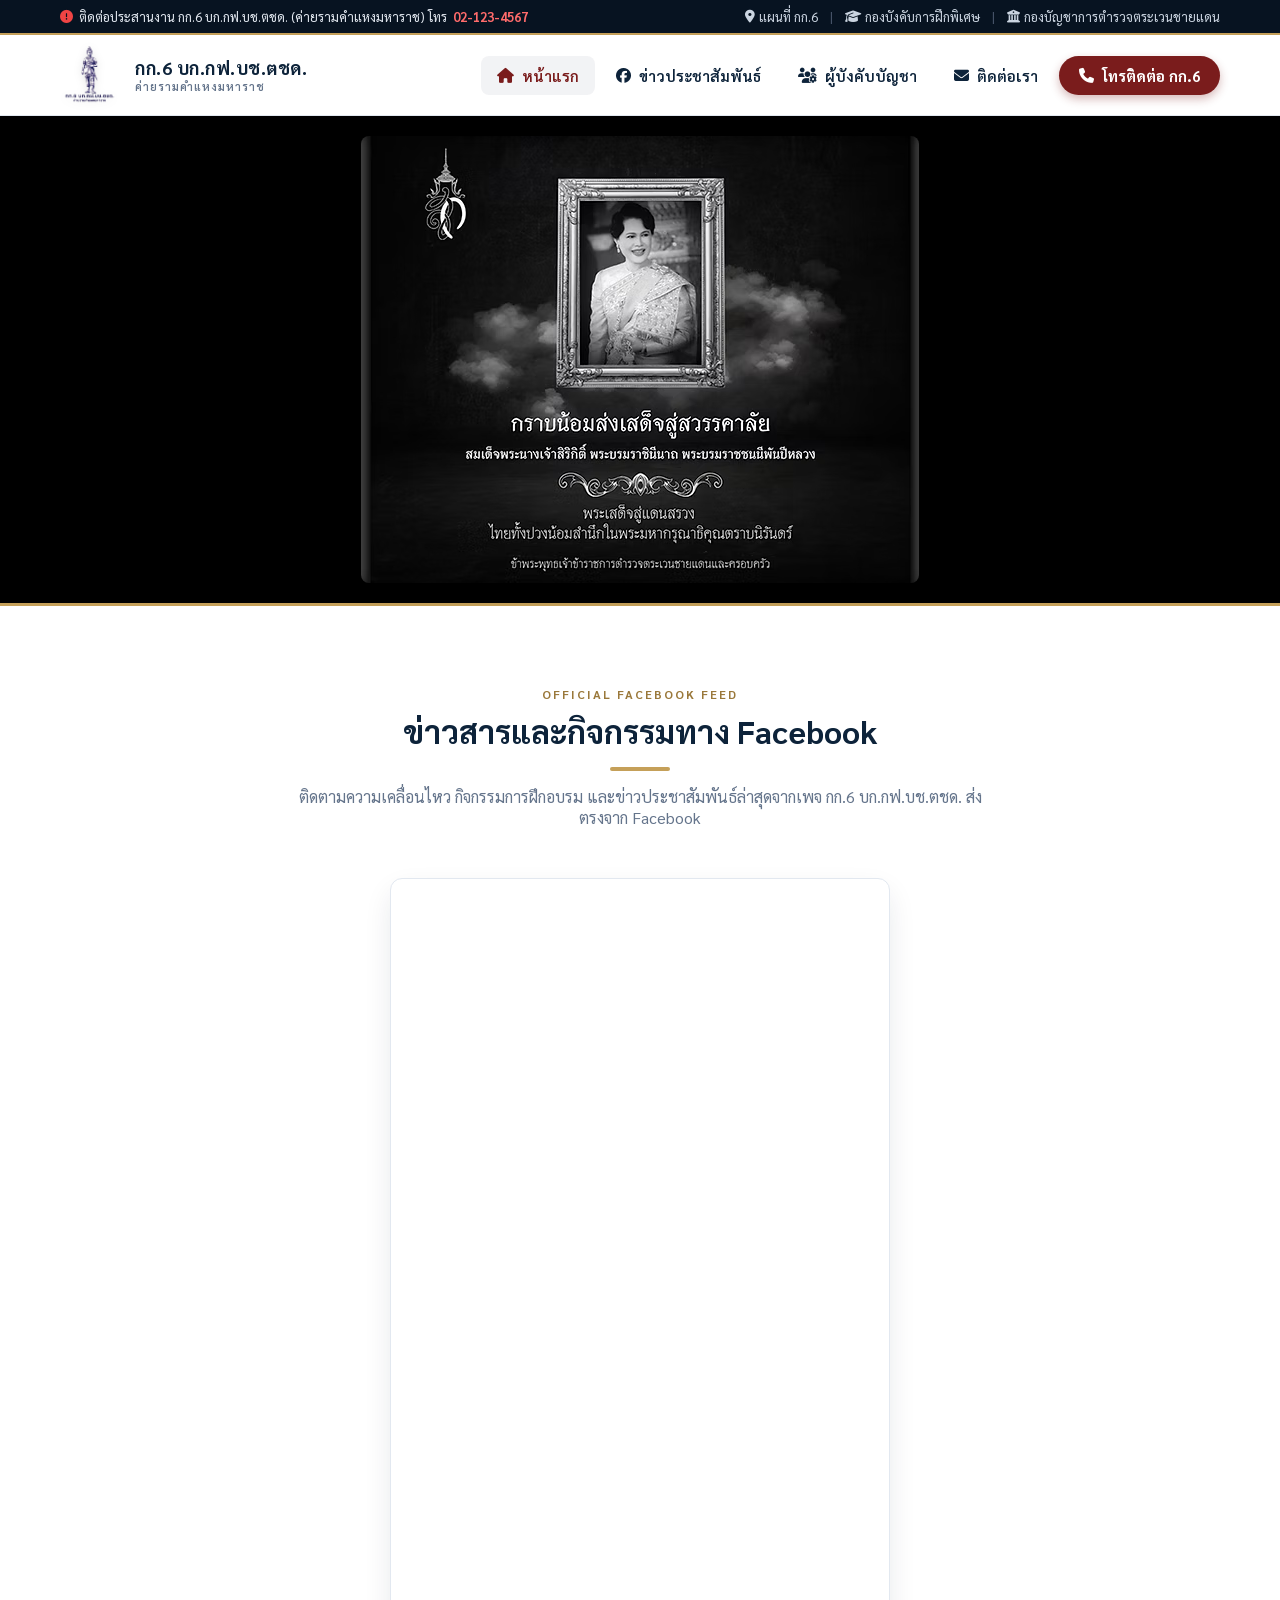
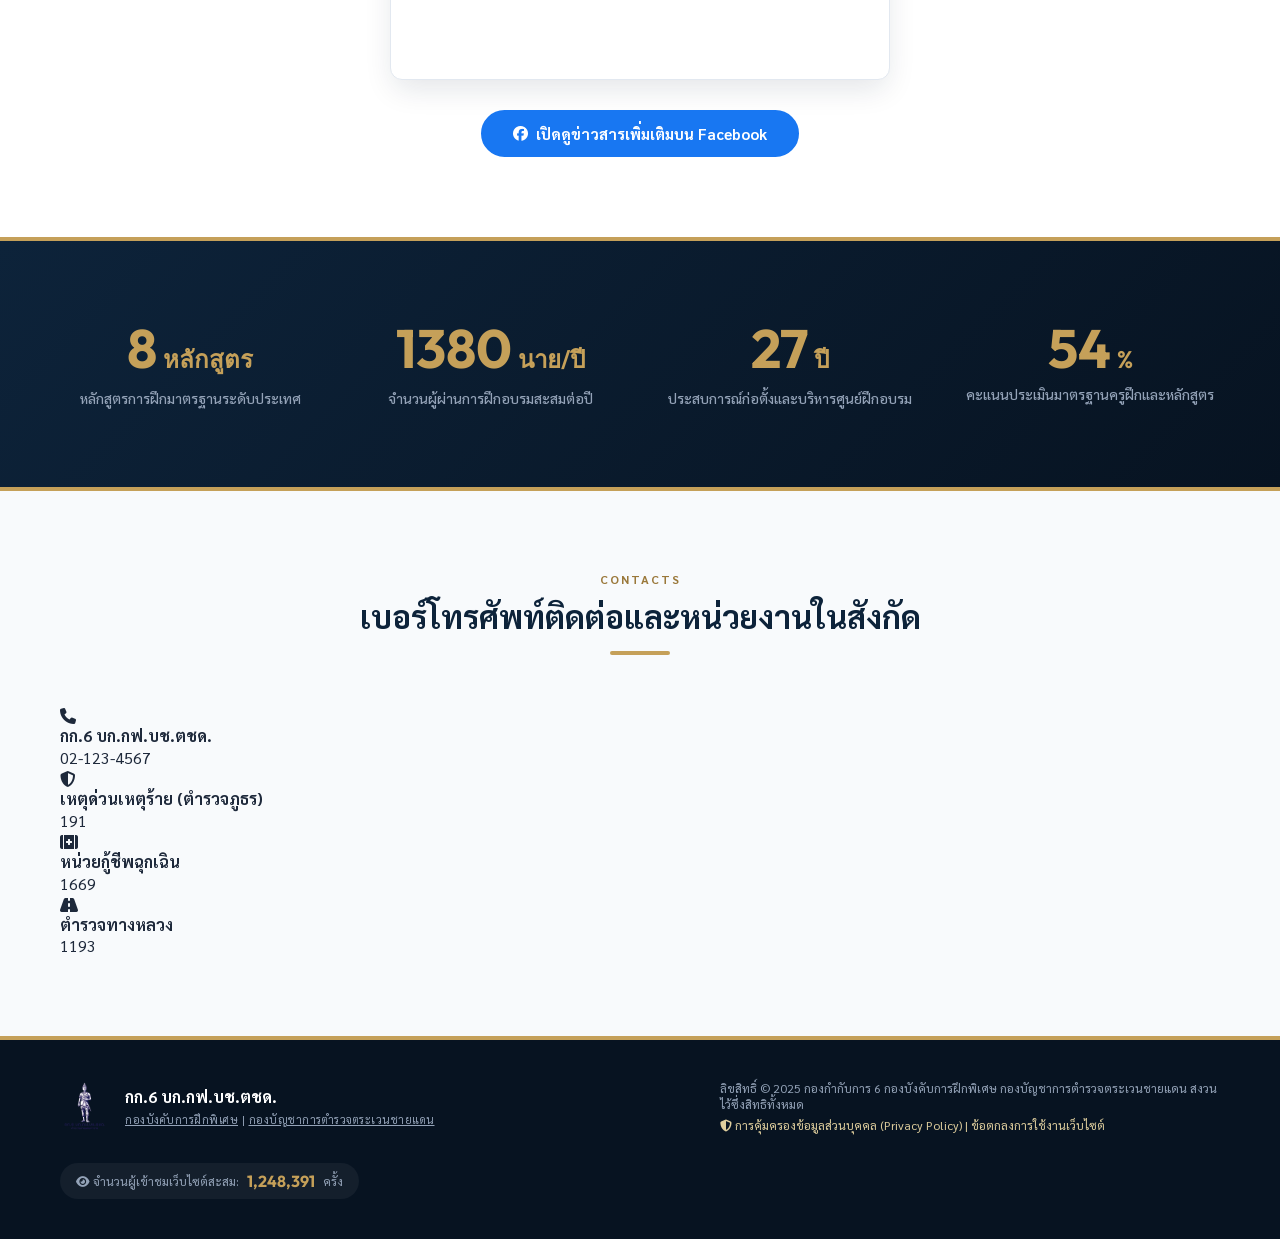
==== index.html @ aa71a3be "Add files via upload" ====
<!DOCTYPE html>
<html lang="th">
<head>
    <meta charset="UTF-8">
    <meta name="viewport" content="width=device-width, initial-scale=1.0">
    <title>กก.6 บก.กฟ.บช.ตชด. ค่ายรามคำแหงมหาราช | กองบัญชาการตำรวจตระเวนชายแดน</title>
    <!-- Google Fonts: Sarabun & Outfit -->
    <link rel="preconnect" href="https://fonts.googleapis.com">
    <link rel="preconnect" href="https://fonts.gstatic.com" crossorigin>
    <link href="https://fonts.googleapis.com/css2?family=Sarabun:ital,wght@0,300;0,400;0,500;0,600;0,700;1,400&family=Outfit:wght@300;400;600;700&display=swap" rel="stylesheet">
    <!-- Font Awesome -->
    <link rel="stylesheet" href="https://cdnjs.cloudflare.com/ajax/libs/font-awesome/6.4.0/css/all.min.css">
    <!-- Custom CSS -->
    <link rel="stylesheet" href="style.css">
</head>
<body>
    <!-- Top Bar for official notices / emergency hotline -->
    <div class="top-bar">
        <div class="container top-bar-content">
            <span class="emergency-alert"><i class="fa-solid fa-circle-exclamation blink"></i> ติดต่อประสานงาน กก.6 บก.กฟ.บช.ตชด. (ค่ายรามคำแหงมหาราช) โทร <strong>02-123-4567</strong></span>
            <div class="top-links">
                <a href="#contact" onclick="switchTab('contact')"><i class="fa-solid fa-location-dot"></i> แผนที่ กก.6</a>
                <span class="separator">|</span>
                <a href="https://specialtraining.bpp.police.go.th/" target="_blank"><i class="fa-solid fa-graduation-cap"></i> กองบังคับการฝึกพิเศษ</a>
                <span class="separator">|</span>
                <a href="http://www.bpp.go.th" target="_blank"><i class="fa-solid fa-building-columns"></i> กองบัญชาการตำรวจตระเวนชายแดน</a>
            </div>
        </div>
    </div>

    <!-- Header Navigation -->
    <header class="main-header">
        <div class="container header-container">
            <div class="logo-area" onclick="switchTab('home')">
                <img src="assets/logo.png" alt="ตรา กก.6 บก.กฟ.บช.ตชด. ค่ายรามคำแหงมหาราช" class="police-logo">
                <div class="logo-text">
                    <span class="thai-name">กก.6 บก.กฟ.บช.ตชด.</span>
                    <span class="eng-name">ค่ายรามคำแหงมหาราช</span>
                </div>
            </div>
            
            <!-- Mobile Menu Toggle -->
            <button class="mobile-menu-btn" id="mobileMenuBtn" aria-label="เปิดเมนู">
                <i class="fa-solid fa-bars"></i>
            </button>

            <!-- Navigation Links -->
            <nav class="nav-menu" id="navMenu">
                <a href="#home" class="nav-link active" onclick="switchTab('home')"><i class="fa-solid fa-house"></i> หน้าแรก</a>
                <a href="https://www.facebook.com/Bpptr6" target="_blank" class="nav-link"><i class="fa-brands fa-facebook"></i> ข่าวประชาสัมพันธ์</a>
                <a href="#commanders" class="nav-link" onclick="switchTab('commanders')"><i class="fa-solid fa-users-gear"></i> ผู้บังคับบัญชา</a>
                <a href="#contact" class="nav-link" onclick="switchTab('contact')"><i class="fa-solid fa-envelope"></i> ติดต่อเรา</a>
                <a href="tel:021234567" class="btn-emergency-call"><i class="fa-solid fa-phone"></i> โทรติดต่อ กก.6</a>
            </nav>
        </div>
    </header>

    <!-- Main Content Container (SPA Sections) -->
    <main>
        <!-- 1. Home Section -->
        <section id="home" class="tab-content active">
            <!-- Royal Mourning Banner -->
            <div class="mourning-banner-container">
                <div class="container">
                    <img src="assets/mourning.png" alt="กราบน้อมส่งเสด็จสู่สวรรคาลัย" class="mourning-banner-img">
                </div>
            </div>


            <!-- Facebook Page Feed Section -->
            <section class="section-padding facebook-feed-section" style="background-color: var(--bg-white);">
                <div class="container" style="max-width: 800px; text-align: center;">
                    <div class="section-header">
                        <span class="section-tagline">Official Facebook Feed</span>
                        <h2 class="section-title">ข่าวสารและกิจกรรมทาง Facebook</h2>
                        <div class="title-line"></div>
                        <p class="section-desc">ติดตามความเคลื่อนไหว กิจกรรมการฝึกอบรม และข่าวประชาสัมพันธ์ล่าสุดจากเพจ กก.6 บก.กฟ.บช.ตชด. ส่งตรงจาก Facebook</p>
                    </div>
                    
                    <div class="facebook-iframe-container" style="display: flex; justify-content: center; align-items: center; width: 100%; margin: 0 auto;">
                        <div class="facebook-iframe-wrapper" style="width: 500px; max-width: 100%; box-shadow: var(--shadow-lg); border-radius: var(--border-radius-lg); overflow: hidden; border: 1.5px solid var(--border-color); background-color: #ffffff;">
                            <iframe 
                                src="https://www.facebook.com/plugins/page.php?href=https%3A%2F%2Fwww.facebook.com%2FBpptr6&tabs=timeline&width=500&height=800&small_header=false&adapt_container_width=true&hide_cover=false&show_facepile=true&appId" 
                                width="500" 
                                height="800" 
                                style="border:none; overflow:hidden; display: block; width: 100%; height: 800px;" 
                                scrolling="no" 
                                frameborder="0" 
                                allowfullscreen="true" 
                                allow="autoplay; clipboard-write; encrypted-media; picture-in-picture; web-share">
                            </iframe>
                        </div>
                    </div>
                    
                    <div style="margin-top: 30px;">
                        <a href="https://www.facebook.com/Bpptr6" target="_blank" class="btn btn-primary" style="background-color: #1877F2; border-color: #1877F2; color: #ffffff; font-weight: 700; border-radius: 50px; padding: 12px 30px; text-decoration: none;">
                            <i class="fa-brands fa-facebook"></i> เปิดดูข่าวสารเพิ่มเติมบน Facebook
                        </a>
                    </div>
                </div>
            </section>

            <!-- Department Mission & Stats -->
            <section class="stats-section section-padding">
                <div class="container">
                    <div class="stats-grid">
                        <div class="stat-item">
                            <div class="stat-number" data-target="15">0</div>
                            <div class="stat-unit">หลักสูตร</div>
                            <p class="stat-label">หลักสูตรการฝึกมาตรฐานระดับประเทศ</p>
                        </div>
                        <div class="stat-item">
                            <div class="stat-number" data-target="2500">0</div>
                            <div class="stat-unit">นาย/ปี</div>
                            <p class="stat-label">จำนวนผู้ผ่านการฝึกอบรมสะสมต่อปี</p>
                        </div>
                        <div class="stat-item">
                            <div class="stat-number" data-target="50">0</div>
                            <div class="stat-unit">ปี</div>
                            <p class="stat-label">ประสบการณ์ก่อตั้งและบริหารศูนย์ฝึกอบรม</p>
                        </div>
                        <div class="stat-item">
                            <div class="stat-number" data-target="99">0</div>
                            <div class="stat-unit">%</div>
                            <p class="stat-label">คะแนนประเมินมาตรฐานครูฝึกและหลักสูตร</p>
                        </div>
                    </div>
                </div>
            </section>


            <!-- Emergency Phone Numbers List (Adjusted to official BPP and general contacts) -->
            <section class="emergency-numbers-section section-padding">
                <div class="container">
                    <div class="section-header">
                        <span class="section-tagline">Contacts</span>
                        <h2 class="section-title">เบอร์โทรศัพท์ติดต่อและหน่วยงานในสังกัด</h2>
                        <div class="title-line"></div>
                    </div>
                    <div class="hotline-grid">
                        <a href="tel:021234567" class="hotline-card">
                            <div class="hotline-icon"><i class="fa-solid fa-phone"></i></div>
                            <div class="hotline-info">
                                <h4>กก.6 บก.กฟ.บช.ตชด.</h4>
                                <span class="hotline-number">02-123-4567</span>
                            </div>
                        </a>
                        <a href="tel:191" class="hotline-card">
                            <div class="hotline-icon"><i class="fa-solid fa-shield-halved"></i></div>
                            <div class="hotline-info">
                                <h4>เหตุด่วนเหตุร้าย (ตำรวจภูธร)</h4>
                                <span class="hotline-number">191</span>
                            </div>
                        </a>
                        <a href="tel:1669" class="hotline-card">
                            <div class="hotline-icon"><i class="fa-solid fa-kit-medical"></i></div>
                            <div class="hotline-info">
                                <h4>หน่วยกู้ชีพฉุกเฉิน</h4>
                                <span class="hotline-number">1669</span>
                            </div>
                        </a>
                        <a href="tel:1193" class="hotline-card">
                            <div class="hotline-icon"><i class="fa-solid fa-road"></i></div>
                            <div class="hotline-info">
                                <h4>ตำรวจทางหลวง</h4>
                                <span class="hotline-number">1193</span>
                            </div>
                        </a>
                    </div>
                </div>
            </section>
        </section>


        <!-- 3. Commanders Section -->
        <section id="commanders" class="tab-content section-padding">
            <div class="container">
                <div class="section-header">
                    <span class="section-tagline">Leadership</span>
                    <h2 class="section-title">ทำเนียบผู้บังคับบัญชา</h2>
                    <div class="title-line"></div>
                    <p class="section-desc">รายนามผู้บังคับบัญชา กองกำกับการ 6 กองบังคับการฝึกพิเศษ (กก.6 บก.กฟ.บช.ตชด. ค่ายรามคำแหงมหาราช)</p>
                </div>

                <!-- Org Structure Visual Representation -->
                <div class="commanders-structure">
                    <!-- Rank 1: Superintendent -->
                    <div class="rank-level level-chief">
                        <div class="commander-card gold-border">
                            <div class="commander-img-wrapper">
                                <img src="assets/commander_1.png" alt="ผู้กำกับการ กองกำกับการ 6" class="commander-img">
                            </div>
                            <div class="commander-details">
                                <span class="rank-badge">ผู้กำกับการ (ผกก.)</span>
                                <h3 class="commander-name">พ.ต.อ. รักษ์สิทธิ์ ยอดเมือง</h3>
                                <p class="commander-position">ผู้กำกับการ กองกำกับการ 6 บก.กฟ.บช.ตชด.</p>
                                <div class="commander-contact-info">
                                    <span><i class="fa-solid fa-phone"></i> 02-123-4567 ต่อ 101</span>
                                    <span><i class="fa-solid fa-envelope"></i> superintendent@bppsub6.go.th</span>
                                </div>
                            </div>
                        </div>
                    </div>

                    <!-- Connective line -->
                    <div class="org-line"></div>

                    <!-- Rank 2: Deputies -->
                    <div class="rank-level level-deputies">
                        <!-- Deputy 1 -->
                        <div class="commander-card">
                            <div class="commander-img-wrapper">
                                <img src="assets/commander_2.png" alt="รอง ผกก. กก.6" class="commander-img">
                            </div>
                            <div class="commander-details">
                                <span class="rank-badge">รองผู้กำกับการ (ฝ่ายฝึก)</span>
                                <h3 class="commander-name">พ.ต.ท. คมสันต์ ปราบอริ</h3>
                                <p class="commander-position">รองผู้กำกับการ กองกำกับการ 6 บก.กฟ.บช.ตชด.</p>
                                <div class="commander-contact-info">
                                    <span><i class="fa-solid fa-phone"></i> 02-123-4567 ต่อ 102</span>
                                </div>
                            </div>
                        </div>

                        <!-- Deputy 2 -->
                        <div class="commander-card">
                            <div class="commander-img-wrapper">
                                <img src="assets/commander_3.png" alt="รอง ผกก. กก.6" class="commander-img">
                            </div>
                            <div class="commander-details">
                                <span class="rank-badge">รองผู้กำกับการ (ฝ่ายบริหาร)</span>
                                <h3 class="commander-name">พ.ต.ท. หญิง วรรณวิสาข์ ใจดี</h3>
                                <p class="commander-position">รองผู้กำกับการ กองกำกับการ 6 บก.กฟ.บช.ตชด.</p>
                                <div class="commander-contact-info">
                                    <span><i class="fa-solid fa-phone"></i> 02-123-4567 ต่อ 103</span>
                                </div>
                            </div>
                        </div>
                    </div>
                </div>

                <!-- Division Structure List (BPP Focused) -->
                <div class="division-structure section-padding">
                    <h3 class="division-title"><i class="fa-solid fa-sitemap"></i> โครงสร้างส่วนราชการภายใน กก.6</h3>
                    <div class="division-grid">
                        <div class="division-item">
                            <div class="division-icon"><i class="fa-solid fa-person-military-pointing"></i></div>
                            <h4>งานฝึกอบรม (หลักสูตรตำรวจตระเวนชายแดน)</h4>
                            <p>รับผิดชอบบริหารจัดการ วางแผนหลักสูตรการฝึก ตรวจสอบและประเมินผลการเรียนรู้ของนักเรียนและผู้ฝึกอบรม</p>
                        </div>
                        <div class="division-item">
                            <div class="division-icon"><i class="fa-solid fa-crosshairs"></i></div>
                            <h4>งานพัฒนาหลักสูตรพิเศษและยุทธวิธี</h4>
                            <p>ศึกษาวิจัยและถ่ายทอดวิชาการป้องกันและระงับเหตุเฉพาะหน้า ยุทธวิธีพิเศษทางตำรวจและทหาร</p>
                        </div>
                        <div class="division-item">
                            <div class="division-icon"><i class="fa-solid fa-campground"></i></div>
                            <h4>งานบริการอาคาร สถานที่และยุทโธปกรณ์</h4>
                            <p>อำนวยความสะดวกด้านที่พัก สนามฝึก อาวุธยุทโธปกรณ์ อุปกรณ์ประกอบการฝึกอบรมทั้งหมด</p>
                        </div>
                        <div class="division-item">
                            <div class="division-icon"><i class="fa-solid fa-folder-open"></i></div>
                            <h4>งานอำนวยการและสนับสนุนการฝึก</h4>
                            <p>ดูแลงานเอกสาร งบประมาณสิทธิกำลังพล ระบบไอทีและการประสานความร่วมมือกับภาคเอกชน</p>
                        </div>
                    </div>
                </div>
            </div>
        </section>

        <!-- 4. Contact Us Section -->
        <section id="contact" class="tab-content section-padding">
            <div class="container">
                <div class="section-header">
                    <span class="section-tagline">Contact Us</span>
                    <h2 class="section-title">ช่องทางการติดต่อเรา</h2>
                    <div class="title-line"></div>
                    <p class="section-desc">ติดต่อสอบถามข้อมูลการเข้าใช้ศูนย์ฝึก สอบถามเบอร์วิทยากร หรือส่งข้อเสนอแนะถึงผู้บังคับบัญชา</p>
                </div>

                <div class="contact-grid">
                    <!-- Contact Facebook Link (Left) -->
                    <div class="contact-form-container" style="text-align: center; display: flex; flex-direction: column; justify-content: center; align-items: center; min-height: 400px; padding: 40px;">
                        <div class="service-icon" style="font-size: 48px; color: #1877F2; background-color: rgba(24, 119, 242, 0.1); width: 90px; height: 90px; border-radius: 50%; display: flex; align-items: center; justify-content: center; margin-bottom: 25px; margin-left: auto; margin-right: auto; transition: var(--transition);">
                            <i class="fa-brands fa-facebook-messenger"></i>
                        </div>
                        <h3 style="font-size: 24px; color: var(--primary); margin-bottom: 15px; display: flex; align-items: center; gap: 10px; justify-content: center;"><i class="fa-solid fa-comments"></i> ส่งข้อความถึงเรา</h3>
                        <p class="form-desc" style="max-width: 400px; margin-bottom: 30px; line-height: 1.6;">ท่านสามารถติดต่อสอบถามข้อมูล ส่งข้อความขอความช่วยเหลือ หรือส่งข้อเสนอแนะในการฝึกอบรม โดยส่งข้อความตรงถึงแอดมินเพจกองกำกับการ 6 ผ่านทาง Facebook Messenger</p>
                        <a href="https://m.me/Bpptr6" target="_blank" class="btn btn-primary btn-large" style="background-color: #1877F2; border-color: #1877F2; color: #ffffff; display: inline-flex; width: auto; font-weight: 700; box-shadow: 0 4px 15px rgba(24, 119, 242, 0.3); border-radius: 50px; padding: 14px 35px;">
                            <i class="fa-brands fa-facebook-messenger" style="font-size: 20px;"></i> ส่งข้อความทาง Messenger
                        </a>
                        <p style="font-size: 12px; color: var(--text-muted); margin-top: 20px;"><i class="fa-solid fa-clock"></i> เจ้าหน้าที่แอดมินพร้อมตอบกลับคำถามของท่านโดยเร็วที่สุด</p>
                    </div>

                    <!-- Contact Details & Map (Right) -->
                    <div class="contact-details-container">
                        <!-- Office Details -->
                        <div class="contact-info-block">
                            <h3><i class="fa-solid fa-building-user"></i> ข้อมูลกองกำกับการ 6</h3>
                            <ul class="contact-info-list">
                                <li>
                                    <div class="info-icon"><i class="fa-solid fa-location-dot"></i></div>
                                    <div class="info-text">
                                        <strong>ที่ตั้ง:</strong> 
                                        <span>ค่ายรามคำแหงมหาราช (กฝ.6) ถ.จรดวิถีถ่อง ต.เมืองเก่า อ.เมือง จ.สุโขทัย 64210</span>
                                    </div>
                                </li>
                            </ul>
                        </div>

                        <!-- Map -->
                        <div class="map-container">
                            <h3><i class="fa-solid fa-map-location-dot"></i> แผนที่การเดินทาง</h3>
                            <iframe 
                                title="แผนที่ตั้งกองกำกับการ 6"
                                src="https://maps.google.com/maps?q=17.0300836,99.6707686&z=15&output=embed" 
                                width="100%" 
                                height="250" 
                                style="border:0; border-radius: 8px;" 
                                allowfullscreen="" 
                                loading="lazy" 
                                referrerpolicy="no-referrer-when-downgrade">
                            </iframe>
                        </div>
                    </div>
                </div>
            </div>
        </section>
    </main>

    <!-- Footer Area -->
    <footer class="main-footer">
        <div class="container footer-content">
            <div class="footer-brand">
                <img src="assets/logo.png" alt="ตรา กก.6 บก.กฟ.บช.ตชด. ค่ายรามคำแหงมหาราช" class="footer-logo">
                <div class="footer-brand-text">
                    <h4>กก.6 บก.กฟ.บช.ตชด.</h4>
                    <p><a href="https://specialtraining.bpp.police.go.th/" target="_blank" style="text-decoration: underline;">กองบังคับการฝึกพิเศษ</a> | <a href="http://www.bpp.go.th" target="_blank" style="text-decoration: underline;">กองบัญชาการตำรวจตระเวนชายแดน</a></p>
                </div>
            </div>
            <div class="footer-disclaimer">
                <p>ลิขสิทธิ์ &copy; 2025 กองกำกับการ 6 กองบังคับการฝึกพิเศษ กองบัญชาการตำรวจตระเวนชายแดน สงวนไว้ซึ่งสิทธิทั้งหมด</p>
                <p class="web-standard"><i class="fa-solid fa-shield-halved"></i> การคุ้มครองข้อมูลส่วนบุคคล (Privacy Policy) | ข้อตกลงการใช้งานเว็บไซต์</p>
            </div>
            <div class="footer-counter">
                <span class="counter-label"><i class="fa-solid fa-eye"></i> จำนวนผู้เข้าชมเว็บไซต์สะสม:</span>
                <span class="counter-num">1,248,391</span> ครั้ง
            </div>
        </div>
    </footer>




    <!-- JS Files -->
    <script src="app.js"></script>
</body>
</html>
---- style.css ----
/* CSS Reset & Variables */
:root {
    --primary: #0D233A;        /* Deep Navy Blue */
    --primary-light: #1A3C5F;  /* Light Navy */
    --primary-dark: #071321;   /* Very Dark Navy */
    --secondary: #7A1C1C;      /* Royal Thai Police Crimson */
    --secondary-dark: #581212;
    --accent: #C5A059;         /* Royal Gold */
    --accent-light: #DFCE9D;
    --accent-dark: #9A783A;
    --text-dark: #1E293B;      /* Slate 800 */
    --text-muted: #64748B;     /* Slate 500 */
    --bg-light: #F8FAFC;       /* Slate 50 */
    --bg-white: #FFFFFF;
    --border-color: #E2E8F0;   /* Slate 200 */
    --success: #10B981;        /* Emerald 500 */
    --warning: #F59E0B;        /* Amber 500 */
    --danger: #EF4444;         /* Red 500 */
    
    --shadow-sm: 0 1px 3px rgba(0,0,0,0.05);
    --shadow-md: 0 4px 20px -2px rgba(13, 35, 58, 0.08);
    --shadow-lg: 0 12px 30px -4px rgba(13, 35, 58, 0.12);
    --shadow-gold: 0 4px 15px rgba(197, 160, 89, 0.2);
    
    --transition: all 0.3s cubic-bezier(0.4, 0, 0.2, 1);
    --border-radius: 8px;
    --border-radius-lg: 12px;
}

* {
    margin: 0;
    padding: 0;
    box-sizing: border-box;
}

html {
    scroll-behavior: smooth;
    font-family: 'Sarabun', 'Inter', sans-serif;
    color: var(--text-dark);
    background-color: var(--bg-light);
}

body {
    min-height: 100vh;
    display: flex;
    flex-direction: column;
}

.container {
    width: 100%;
    max-width: 1200px;
    margin: 0 auto;
    padding: 0 20px;
}

/* Helpers & Typography */
a {
    color: inherit;
    text-decoration: none;
    transition: var(--transition);
}

h1, h2, h3, h4, h5, h6 {
    font-weight: 700;
    line-height: 1.3;
}

/* Top Bar */
.top-bar {
    background-color: var(--primary-dark);
    color: #E2E8F0;
    font-size: 13px;
    padding: 8px 0;
    border-bottom: 2px solid var(--accent);
}

.top-bar-content {
    display: flex;
    justify-content: space-between;
    align-items: center;
    flex-wrap: wrap;
    gap: 10px;
}

.emergency-alert {
    display: flex;
    align-items: center;
    gap: 6px;
}

.emergency-alert strong {
    color: #FF6B6B;
}

.blink {
    color: var(--danger);
    animation: blinker 1.5s linear infinite;
}

@keyframes blinker {
    50% { opacity: 0; }
}

.top-links {
    display: flex;
    align-items: center;
    gap: 12px;
}

.top-links a {
    color: #CBD5E1;
    display: flex;
    align-items: center;
    gap: 4px;
}

.top-links a:hover {
    color: var(--accent);
}

.separator {
    color: #475569;
}

/* Main Header */
.main-header {
    background-color: var(--bg-white);
    box-shadow: var(--shadow-sm);
    position: sticky;
    top: 0;
    z-index: 100;
    border-bottom: 1px solid var(--border-color);
    padding: 10px 0;
}

.header-container {
    display: flex;
    justify-content: space-between;
    align-items: center;
}

.logo-area {
    display: flex;
    align-items: center;
    gap: 15px;
    cursor: pointer;
}

.police-logo {
    width: 60px;
    height: auto;
    filter: drop-shadow(0 2px 4px rgba(0,0,0,0.1));
    transition: var(--transition);
}

.logo-area:hover .police-logo {
    transform: scale(1.05);
}

.logo-text {
    display: flex;
    flex-direction: column;
}

.thai-name {
    font-size: 18px;
    font-weight: 700;
    color: var(--primary);
    letter-spacing: 0.5px;
}

.eng-name {
    font-size: 11px;
    font-weight: 600;
    color: var(--text-muted);
    letter-spacing: 1px;
    text-transform: uppercase;
}

/* Navigation */
.nav-menu {
    display: flex;
    align-items: center;
    gap: 5px;
}

.nav-link {
    padding: 10px 16px;
    font-size: 15px;
    font-weight: 600;
    color: var(--primary);
    border-radius: var(--border-radius);
    display: flex;
    align-items: center;
    gap: 8px;
}

.nav-link:hover, .nav-link.active {
    background-color: rgba(13, 35, 58, 0.05);
    color: var(--secondary);
}

.btn-emergency-call {
    background-color: var(--secondary);
    color: var(--bg-white);
    padding: 10px 20px;
    border-radius: 50px;
    font-weight: 700;
    font-size: 15px;
    display: flex;
    align-items: center;
    gap: 8px;
    box-shadow: 0 4px 10px rgba(122, 28, 28, 0.3);
}

.btn-emergency-call:hover {
    background-color: var(--secondary-dark);
    transform: translateY(-2px);
    box-shadow: 0 6px 15px rgba(122, 28, 28, 0.4);
    color: var(--bg-white);
}

.mobile-menu-btn {
    display: none;
    background: none;
    border: none;
    font-size: 24px;
    color: var(--primary);
    cursor: pointer;
}

/* SPA Section Toggling */
.tab-content {
    display: none;
    animation: fadeIn 0.4s ease forwards;
}

.tab-content.active {
    display: block;
}

@keyframes fadeIn {
    from { opacity: 0; transform: translateY(10px); }
    to { opacity: 1; transform: translateY(0); }
}

/* Buttons */
.btn {
    display: inline-flex;
    align-items: center;
    justify-content: center;
    gap: 8px;
    padding: 10px 22px;
    font-size: 15px;
    font-weight: 600;
    border-radius: var(--border-radius);
    border: 2px solid transparent;
    cursor: pointer;
    transition: var(--transition);
}

.btn-large {
    padding: 14px 30px;
    font-size: 16px;
}

.btn-primary {
    background-color: var(--accent);
    color: var(--primary-dark);
    border-color: var(--accent);
}

.btn-primary:hover {
    background-color: var(--accent-dark);
    border-color: var(--accent-dark);
    color: var(--bg-white);
    box-shadow: var(--shadow-gold);
    transform: translateY(-2px);
}

.btn-outline {
    background-color: transparent;
    color: var(--bg-white);
    border-color: var(--bg-white);
}

.btn-outline:hover {
    background-color: var(--bg-white);
    color: var(--primary);
    transform: translateY(-2px);
}

.btn-secondary {
    background-color: var(--bg-light);
    color: var(--text-dark);
    border-color: var(--border-color);
}

.btn-secondary:hover {
    background-color: var(--border-color);
}

.btn-block {
    display: flex;
    width: 100%;
}

/* Hero Banner */
.hero-banner {
    position: relative;
    background-size: cover;
    background-position: center;
    padding: 140px 0 120px;
    color: var(--bg-white);
    text-align: center;
    border-bottom: 5px solid var(--accent);
    overflow: hidden;
}

.hero-content {
    max-width: 800px;
    margin: 0 auto;
    position: relative;
    z-index: 2;
}

.badge-container {
    margin-bottom: 25px;
}

.hero-badge-img {
    width: 100px;
    height: auto;
    animation: float 4s ease-in-out infinite;
}

@keyframes float {
    0%, 100% { transform: translateY(0); }
    50% { transform: translateY(-8px); }
}

.hero-title {
    font-size: 42px;
    margin-bottom: 20px;
    text-shadow: 0 2px 10px rgba(0,0,0,0.5);
    letter-spacing: 0.5px;
}

.hero-subtitle {
    font-size: 20px;
    font-weight: 400;
    color: var(--accent-light);
    margin-bottom: 40px;
    text-shadow: 0 2px 5px rgba(0,0,0,0.5);
}

.hero-buttons {
    display: flex;
    justify-content: center;
    gap: 15px;
}

/* Section Styling */
.section-padding {
    padding: 80px 0;
}

.section-header {
    text-align: center;
    max-width: 700px;
    margin: 0 auto 50px;
}

.section-header-flex {
    display: flex;
    justify-content: space-between;
    align-items: flex-end;
    margin-bottom: 40px;
    border-bottom: 2px solid var(--border-color);
    padding-bottom: 15px;
}

.section-tagline {
    display: block;
    font-size: 12px;
    font-weight: 700;
    color: var(--accent-dark);
    text-transform: uppercase;
    letter-spacing: 2px;
    margin-bottom: 8px;
}

.section-title {
    font-size: 32px;
    color: var(--primary);
    position: relative;
}

.title-line {
    width: 60px;
    height: 4px;
    background-color: var(--accent);
    margin: 15px auto 0;
    border-radius: 2px;
}

.section-desc {
    margin-top: 15px;
    color: var(--text-muted);
    font-size: 16px;
}

/* Services Grid */
.services-section {
    background-color: var(--bg-white);
}

.services-grid {
    display: grid;
    grid-template-columns: repeat(auto-fit, minmax(260px, 1fr));
    gap: 30px;
}

.service-card {
    background-color: var(--bg-light);
    border: 1px solid var(--border-color);
    border-radius: var(--border-radius-lg);
    padding: 35px 25px;
    transition: var(--transition);
    cursor: pointer;
    display: flex;
    flex-direction: column;
    height: 100%;
}

.service-icon {
    font-size: 36px;
    color: var(--primary);
    margin-bottom: 20px;
    transition: var(--transition);
    width: 70px;
    height: 70px;
    background-color: rgba(13, 35, 58, 0.05);
    border-radius: 50%;
    display: flex;
    align-items: center;
    justify-content: center;
}

.service-card:hover {
    transform: translateY(-5px);
    box-shadow: var(--shadow-lg);
    border-color: var(--accent-light);
    background-color: var(--bg-white);
}

.service-card:hover .service-icon {
    color: var(--bg-white);
    background-color: var(--secondary);
    transform: rotateY(180deg);
}

.service-card h3 {
    font-size: 18px;
    color: var(--primary);
    margin-bottom: 12px;
}

.service-card p {
    font-size: 14px;
    color: var(--text-muted);
    line-height: 1.6;
    margin-bottom: 20px;
    flex-grow: 1;
}

.service-link {
    font-size: 13px;
    font-weight: 700;
    color: var(--accent-dark);
    display: flex;
    align-items: center;
    gap: 6px;
}

/* Stats Section */
.stats-section {
    background: linear-gradient(135deg, var(--primary) 0%, var(--primary-dark) 100%);
    color: var(--bg-white);
    border-top: 4px solid var(--accent);
    border-bottom: 4px solid var(--accent);
}

.stats-grid {
    display: grid;
    grid-template-columns: repeat(auto-fit, minmax(200px, 1fr));
    gap: 40px;
    text-align: center;
}

.stat-item {
    position: relative;
}

.stat-number {
    font-family: 'Outfit', sans-serif;
    font-size: 54px;
    font-weight: 700;
    color: var(--accent);
    display: inline-block;
    line-height: 1;
}

.stat-unit {
    font-family: 'Outfit', sans-serif;
    font-size: 24px;
    font-weight: 600;
    color: var(--accent);
    display: inline-block;
    margin-left: 2px;
}

.stat-label {
    font-size: 14px;
    color: #94A3B8;
    margin-top: 10px;
    font-weight: 500;
}

/* News Previews & Main News Section */
.news-grid, .news-grid-preview {
    display: grid;
    grid-template-columns: repeat(auto-fit, minmax(320px, 1fr));
    gap: 30px;
}

.news-card {
    background-color: var(--bg-white);
    border-radius: var(--border-radius-lg);
    overflow: hidden;
    box-shadow: var(--shadow-sm);
    border: 1px solid var(--border-color);
    transition: var(--transition);
    display: flex;
    flex-direction: column;
    height: 100%;
}

.news-card:hover {
    transform: translateY(-5px);
    box-shadow: var(--shadow-lg);
}

.news-img-wrapper {
    position: relative;
    width: 100%;
    padding-top: 56.25%; /* 16:9 Aspect Ratio */
    background-color: var(--primary-dark);
    overflow: hidden;
}

.news-img {
    position: absolute;
    top: 0;
    left: 0;
    width: 100%;
    height: 100%;
    object-fit: cover;
    transition: var(--transition);
}

.news-card:hover .news-img {
    transform: scale(1.05);
}

.news-tag {
    position: absolute;
    top: 15px;
    left: 15px;
    padding: 4px 10px;
    border-radius: 4px;
    font-size: 11px;
    font-weight: 700;
    color: var(--bg-white);
    text-transform: uppercase;
    letter-spacing: 0.5px;
}

.news-tag.publicity { background-color: var(--primary); }
.news-tag.warning { background-color: var(--secondary); }
.news-tag.activity { background-color: var(--success); }

.news-body {
    padding: 20px;
    display: flex;
    flex-direction: column;
    flex-grow: 1;
}

.news-date {
    font-size: 12px;
    color: var(--text-muted);
    margin-bottom: 10px;
    display: flex;
    align-items: center;
    gap: 6px;
}

.news-title {
    font-size: 17px;
    color: var(--primary);
    margin-bottom: 12px;
    display: -webkit-box;
    -webkit-line-clamp: 2;
    -webkit-box-orient: vertical;
    overflow: hidden;
    line-height: 1.4;
}

.news-excerpt {
    font-size: 14px;
    color: var(--text-muted);
    line-height: 1.6;
    margin-bottom: 20px;
    display: -webkit-box;
    -webkit-line-clamp: 3;
    -webkit-box-orient: vertical;
    overflow: hidden;
    flex-grow: 1;
}

.news-readmore {
    font-size: 13px;
    font-weight: 700;
    color: var(--secondary);
    display: flex;
    align-items: center;
    gap: 6px;
    margin-top: auto;
}

/* News Filters */
.news-filters {
    display: flex;
    justify-content: center;
    gap: 10px;
    margin-bottom: 40px;
    flex-wrap: wrap;
}

.filter-btn {
    background-color: var(--bg-white);
    border: 1px solid var(--border-color);
    padding: 10px 20px;
    border-radius: 50px;
    font-size: 14px;
    font-weight: 600;
    color: var(--text-dark);
    cursor: pointer;
    transition: var(--transition);
}

.filter-btn:hover, .filter-btn.active {
    background-color: var(--primary);
    color: var(--bg-white);
    border-color: var(--primary);
}

/* Commanders Structure */
.commanders-structure {
    display: flex;
    flex-direction: column;
    align-items: center;
    margin-top: 40px;
}

.rank-level {
    display: flex;
    justify-content: center;
    gap: 40px;
    width: 100%;
    flex-wrap: wrap;
}

.level-chief {
    margin-bottom: 40px;
}

.org-line {
    width: 2px;
    height: 40px;
    background-color: var(--accent);
    margin-bottom: 40px;
    position: relative;
}

.org-line::after {
    content: '';
    position: absolute;
    bottom: 0;
    left: 50%;
    transform: translateX(-50%);
    width: 10px;
    height: 10px;
    background-color: var(--accent);
    border-radius: 50%;
}

.commander-card {
    background-color: var(--bg-white);
    border-radius: var(--border-radius-lg);
    box-shadow: var(--shadow-md);
    border: 1px solid var(--border-color);
    padding: 30px;
    display: flex;
    align-items: center;
    gap: 25px;
    max-width: 520px;
    width: 100%;
    transition: var(--transition);
}

.commander-card:hover {
    transform: translateY(-5px);
    box-shadow: var(--shadow-lg);
}

.commander-card.gold-border {
    border: 2px solid var(--accent);
    background: linear-gradient(to right, var(--bg-white), #FCFBF7);
    max-width: 580px;
}

.commander-img-wrapper {
    width: 120px;
    height: 150px;
    border-radius: var(--border-radius);
    overflow: hidden;
    border: 2px solid var(--border-color);
    flex-shrink: 0;
    box-shadow: var(--shadow-sm);
}

.commander-img {
    width: 100%;
    height: 100%;
    object-fit: cover;
}

.commander-details {
    flex-grow: 1;
}

.rank-badge {
    display: inline-block;
    padding: 4px 10px;
    background-color: rgba(197, 160, 89, 0.15);
    color: var(--accent-dark);
    font-size: 11px;
    font-weight: 700;
    border-radius: 4px;
    margin-bottom: 10px;
    text-transform: uppercase;
}

.commander-name {
    font-size: 20px;
    color: var(--primary);
    margin-bottom: 6px;
}

.commander-position {
    font-size: 14px;
    color: var(--text-muted);
    margin-bottom: 15px;
    font-weight: 500;
}

.commander-contact-info {
    display: flex;
    flex-direction: column;
    gap: 6px;
    font-size: 13px;
    color: var(--text-muted);
    border-top: 1px solid var(--border-color);
    padding-top: 12px;
}

.commander-contact-info i {
    width: 16px;
    color: var(--accent-dark);
}

.level-deputies .commander-card {
    max-width: 460px;
}

/* Division Structure */
.division-title {
    text-align: center;
    font-size: 22px;
    color: var(--primary);
    margin-bottom: 40px;
    display: flex;
    align-items: center;
    justify-content: center;
    gap: 10px;
}

.division-title i {
    color: var(--accent);
}

.division-grid {
    display: grid;
    grid-template-columns: repeat(auto-fit, minmax(240px, 1fr));
    gap: 25px;
}

.division-item {
    background-color: var(--bg-white);
    border: 1px solid var(--border-color);
    border-radius: var(--border-radius);
    padding: 25px;
    transition: var(--transition);
}

.division-item:hover {
    border-color: var(--accent);
    transform: translateY(-2px);
}

.division-icon {
    font-size: 24px;
    color: var(--accent-dark);
    margin-bottom: 15px;
}

.division-item h4 {
    font-size: 16px;
    color: var(--primary);
    margin-bottom: 10px;
}

.division-item p {
    font-size: 13px;
    color: var(--text-muted);
    line-height: 1.6;
}

/* Contact Grid */
.contact-grid {
    display: grid;
    grid-template-columns: 1.2fr 1fr;
    gap: 40px;
    align-items: start;
}

.contact-form-container, .contact-details-container {
    background-color: var(--bg-white);
    border: 1px solid var(--border-color);
    border-radius: var(--border-radius-lg);
    padding: 40px;
    box-shadow: var(--shadow-md);
}

.contact-form-container h3, .contact-details-container h3 {
    font-size: 22px;
    color: var(--primary);
    margin-bottom: 15px;
    display: flex;
    align-items: center;
    gap: 10px;
}

.contact-form-container h3 i, .contact-details-container h3 i {
    color: var(--accent);
}

.form-desc {
    font-size: 14px;
    color: var(--text-muted);
    margin-bottom: 30px;
    line-height: 1.6;
}

.form-group {
    margin-bottom: 20px;
}

.form-group-row {
    display: grid;
    grid-template-columns: 1fr 1fr;
    gap: 20px;
    margin-bottom: 20px;
}

.form-group-row .form-group {
    margin-bottom: 0;
}

label {
    display: block;
    font-size: 13px;
    font-weight: 600;
    color: var(--primary);
    margin-bottom: 8px;
}

.required {
    color: var(--danger);
}

input[type="text"],
input[type="email"],
input[type="tel"],
input[type="password"],
select,
textarea,
.form-control {
    width: 100%;
    padding: 12px 16px;
    border: 1.5px solid var(--border-color);
    border-radius: var(--border-radius);
    font-family: inherit;
    font-size: 14px;
    color: var(--text-dark);
    background-color: var(--bg-light);
    transition: var(--transition);
}

input:focus, select:focus, textarea:focus, .form-control:focus {
    outline: none;
    border-color: var(--accent);
    background-color: var(--bg-white);
    box-shadow: 0 0 0 4px rgba(197, 160, 89, 0.1);
}

.contact-info-list {
    list-style: none;
    margin-bottom: 30px;
}

.contact-info-list li {
    display: flex;
    gap: 15px;
    margin-bottom: 20px;
    align-items: flex-start;
}

.info-icon {
    font-size: 18px;
    color: var(--accent-dark);
    margin-top: 2px;
}

.info-text {
    display: flex;
    flex-direction: column;
    font-size: 14px;
    line-height: 1.5;
}

.info-text strong {
    color: var(--primary);
    margin-bottom: 2px;
}

.social-media-block {
    border-top: 1px solid var(--border-color);
    padding-top: 20px;
    margin-bottom: 30px;
}

.social-media-block h4 {
    font-size: 14px;
    color: var(--primary);
    margin-bottom: 15px;
}

.social-links {
    display: flex;
    gap: 10px;
}

.social-btn {
    width: 40px;
    height: 40px;
    border-radius: 50%;
    display: flex;
    align-items: center;
    justify-content: center;
    color: var(--bg-white);
    font-size: 16px;
}

.social-btn.facebook { background-color: #1877F2; }
.social-btn.line { background-color: #06C755; }
.social-btn.youtube { background-color: #FF0000; }
.social-btn.twitter { background-color: #1DA1F2; }

.social-btn:hover {
    transform: translateY(-3px);
    box-shadow: 0 4px 10px rgba(0,0,0,0.15);
}

.map-container {
    border-top: 1px solid var(--border-color);
    padding-top: 20px;
}

.map-container h3 {
    font-size: 16px !important;
    margin-bottom: 15px;
}

/* Footer Styling */
.main-footer {
    margin-top: auto;
    background-color: var(--primary-dark);
    color: #94A3B8;
    padding: 40px 0;
    border-top: 4px solid var(--accent);
}

.footer-content {
    display: flex;
    justify-content: space-between;
    align-items: center;
    flex-wrap: wrap;
    gap: 30px;
}

.footer-brand {
    display: flex;
    align-items: center;
    gap: 15px;
}

.footer-logo {
    width: 50px;
    height: auto;
}

.footer-brand-text h4 {
    color: var(--bg-white);
    font-size: 16px;
    margin-bottom: 4px;
}

.footer-brand-text p {
    font-size: 11px;
    letter-spacing: 0.5px;
}

.footer-disclaimer {
    font-size: 12px;
    max-width: 500px;
}

.web-standard {
    margin-top: 5px;
    color: var(--accent-light);
}

.footer-counter {
    font-size: 12px;
    display: flex;
    align-items: center;
    gap: 8px;
    background-color: rgba(255,255,255,0.05);
    padding: 8px 16px;
    border-radius: 50px;
}

.counter-num {
    color: var(--accent);
    font-family: 'Outfit', sans-serif;
    font-size: 16px;
    font-weight: 700;
}

/* Modals */
.modal {
    display: none;
    position: fixed;
    top: 0;
    left: 0;
    width: 100%;
    height: 100%;
    background-color: rgba(7, 19, 33, 0.7);
    backdrop-filter: blur(4px);
    z-index: 1000;
    align-items: center;
    justify-content: center;
    padding: 20px;
}

.modal.active {
    display: flex;
}

.modal-content {
    background-color: var(--bg-white);
    border-radius: var(--border-radius-lg);
    box-shadow: 0 20px 25px -5px rgba(0, 0, 0, 0.2), 0 10px 10px -5px rgba(0, 0, 0, 0.04);
    max-width: 500px;
    width: 100%;
    position: relative;
    animation: modalSlideUp 0.3s cubic-bezier(0.34, 1.56, 0.64, 1) forwards;
    padding: 35px;
}

.modal-content.modal-large {
    max-width: 750px;
}

@keyframes modalSlideUp {
    from { opacity: 0; transform: translateY(30px) scale(0.95); }
    to { opacity: 1; transform: translateY(0) scale(1); }
}

.close-modal {
    position: absolute;
    top: 20px;
    right: 20px;
    background: none;
    border: none;
    font-size: 28px;
    color: var(--text-muted);
    cursor: pointer;
    line-height: 1;
}

.close-modal:hover {
    color: var(--danger);
}

.modal-header-icon {
    font-size: 44px;
    text-align: center;
    margin-bottom: 15px;
}

.modal h3 {
    text-align: center;
    font-size: 20px;
    color: var(--primary);
    margin-bottom: 8px;
}

.modal-desc {
    text-align: center;
    font-size: 13px;
    color: var(--text-muted);
    margin-bottom: 25px;
    line-height: 1.5;
}

.modal-form-body {
    margin-top: 15px;
}

.alert-box {
    display: flex;
    gap: 12px;
    padding: 15px;
    border-radius: var(--border-radius);
    font-size: 13px;
    line-height: 1.5;
    margin-bottom: 20px;
}

.alert-warning {
    background-color: rgba(245, 158, 11, 0.1);
    border-left: 4px solid var(--warning);
    color: #92400E;
}

.modal-actions {
    display: flex;
    justify-content: flex-end;
    gap: 12px;
    margin-top: 25px;
    border-top: 1px solid var(--border-color);
    padding-top: 20px;
}

/* News Detail Modal Specifics */
.news-detail-tag {
    display: inline-block;
    padding: 4px 10px;
    background-color: var(--primary);
    color: var(--bg-white);
    font-size: 11px;
    font-weight: 700;
    border-radius: 4px;
    margin-bottom: 10px;
}

.news-detail-meta {
    display: flex;
    gap: 20px;
    font-size: 12px;
    color: var(--text-muted);
    margin-bottom: 20px;
}

.news-detail-img-container {
    width: 100%;
    border-radius: var(--border-radius);
    overflow: hidden;
    margin-bottom: 20px;
    max-height: 350px;
}

.news-detail-img-container img {
    width: 100%;
    height: 100%;
    object-fit: cover;
}

.news-detail-content {
    font-size: 15px;
    line-height: 1.8;
    color: var(--text-dark);
}

.news-detail-content p {
    margin-bottom: 15px;
}

/* Case Track Result Panel */
.case-result-area {
    margin-top: 20px;
    padding: 20px;
    background-color: var(--bg-light);
    border-radius: var(--border-radius);
    border: 1.5px solid var(--border-color);
    animation: fadeIn 0.3s ease;
}

.case-result-header {
    display: flex;
    justify-content: space-between;
    font-size: 13px;
    font-weight: 700;
    color: var(--primary);
    border-bottom: 1px solid var(--border-color);
    padding-bottom: 10px;
    margin-bottom: 15px;
}

.case-status-badge {
    padding: 2px 8px;
    border-radius: 4px;
    color: var(--bg-white);
    font-size: 11px;
}

.case-status-badge.status-investigating { background-color: var(--warning); }
.case-status-badge.status-completed { background-color: var(--success); }

.case-detail-row {
    display: flex;
    justify-content: space-between;
    font-size: 13px;
    margin-bottom: 8px;
}

.case-detail-row span:first-child {
    color: var(--text-muted);
}

.case-detail-row span:last-child {
    font-weight: 600;
    color: var(--text-dark);
}

/* Responsive Web Design */
@media (max-width: 1024px) {
    .contact-grid {
        grid-template-columns: 1fr;
    }
}

@media (max-width: 768px) {
    .top-bar {
        display: none;
    }
    
    .mobile-menu-btn {
        display: block;
    }
    
    .nav-menu {
        display: none;
        flex-direction: column;
        width: 100%;
        position: absolute;
        top: 100%;
        left: 0;
        background-color: var(--bg-white);
        border-top: 1px solid var(--border-color);
        box-shadow: var(--shadow-lg);
        padding: 15px 20px;
        gap: 10px;
    }
    
    .nav-menu.active {
        display: flex;
    }
    
    .nav-link {
        width: 100%;
        padding: 12px;
    }
    
    .btn-emergency-call {
        width: 100%;
        justify-content: center;
        margin-top: 10px;
    }
    
    .hero-title {
        font-size: 28px;
    }
    
    .hero-subtitle {
        font-size: 16px;
    }
    
    .hero-buttons {
        flex-direction: column;
        padding: 0 20px;
    }
    
    .section-title {
        font-size: 26px;
    }
    
    .commander-card {
        flex-direction: column;
        align-items: center;
        text-align: center;
    }
    
    .commander-img-wrapper {
        width: 140px;
        height: 175px;
    }
    
    .form-group-row {
        grid-template-columns: 1fr;
        gap: 0;
    }
    
    .form-group-row .form-group:first-child {
        margin-bottom: 20px;
    }
    
    .footer-content {
        flex-direction: column;
        align-items: center;
        text-align: center;
    }
    
    .footer-brand {
        flex-direction: column;
    }
}

/* Royal Mourning Banner */
.mourning-banner-container {
    background-color: #000000;
    padding: 20px 0;
    text-align: center;
    border-bottom: 3px solid var(--accent);
}

.mourning-banner-img {
    max-width: 100%;
    height: auto;
    display: block;
    margin: 0 auto;
    box-shadow: 0 4px 20px rgba(0,0,0,0.5);
    border-radius: var(--border-radius);
}

/* Facebook Clone Styles */
.fb-container {
    box-shadow: 0 4px 12px rgba(0,0,0,0.15);
    border-radius: 8px;
    overflow: hidden;
    background-color: #ffffff;
    border: 1px solid #ddd;
}

@media (max-width: 768px) {
    .fb-grid {
        grid-template-columns: 1fr !important;
    }
    .fb-profile-section {
        flex-direction: column !important;
        align-items: center !important;
        text-align: center !important;
        margin-top: -60px !important;
    }
    .fb-profile-info {
        text-align: center !important;
    }
    .fb-profile-pic {
        width: 120px !important;
        height: 120px !important;
    }
}
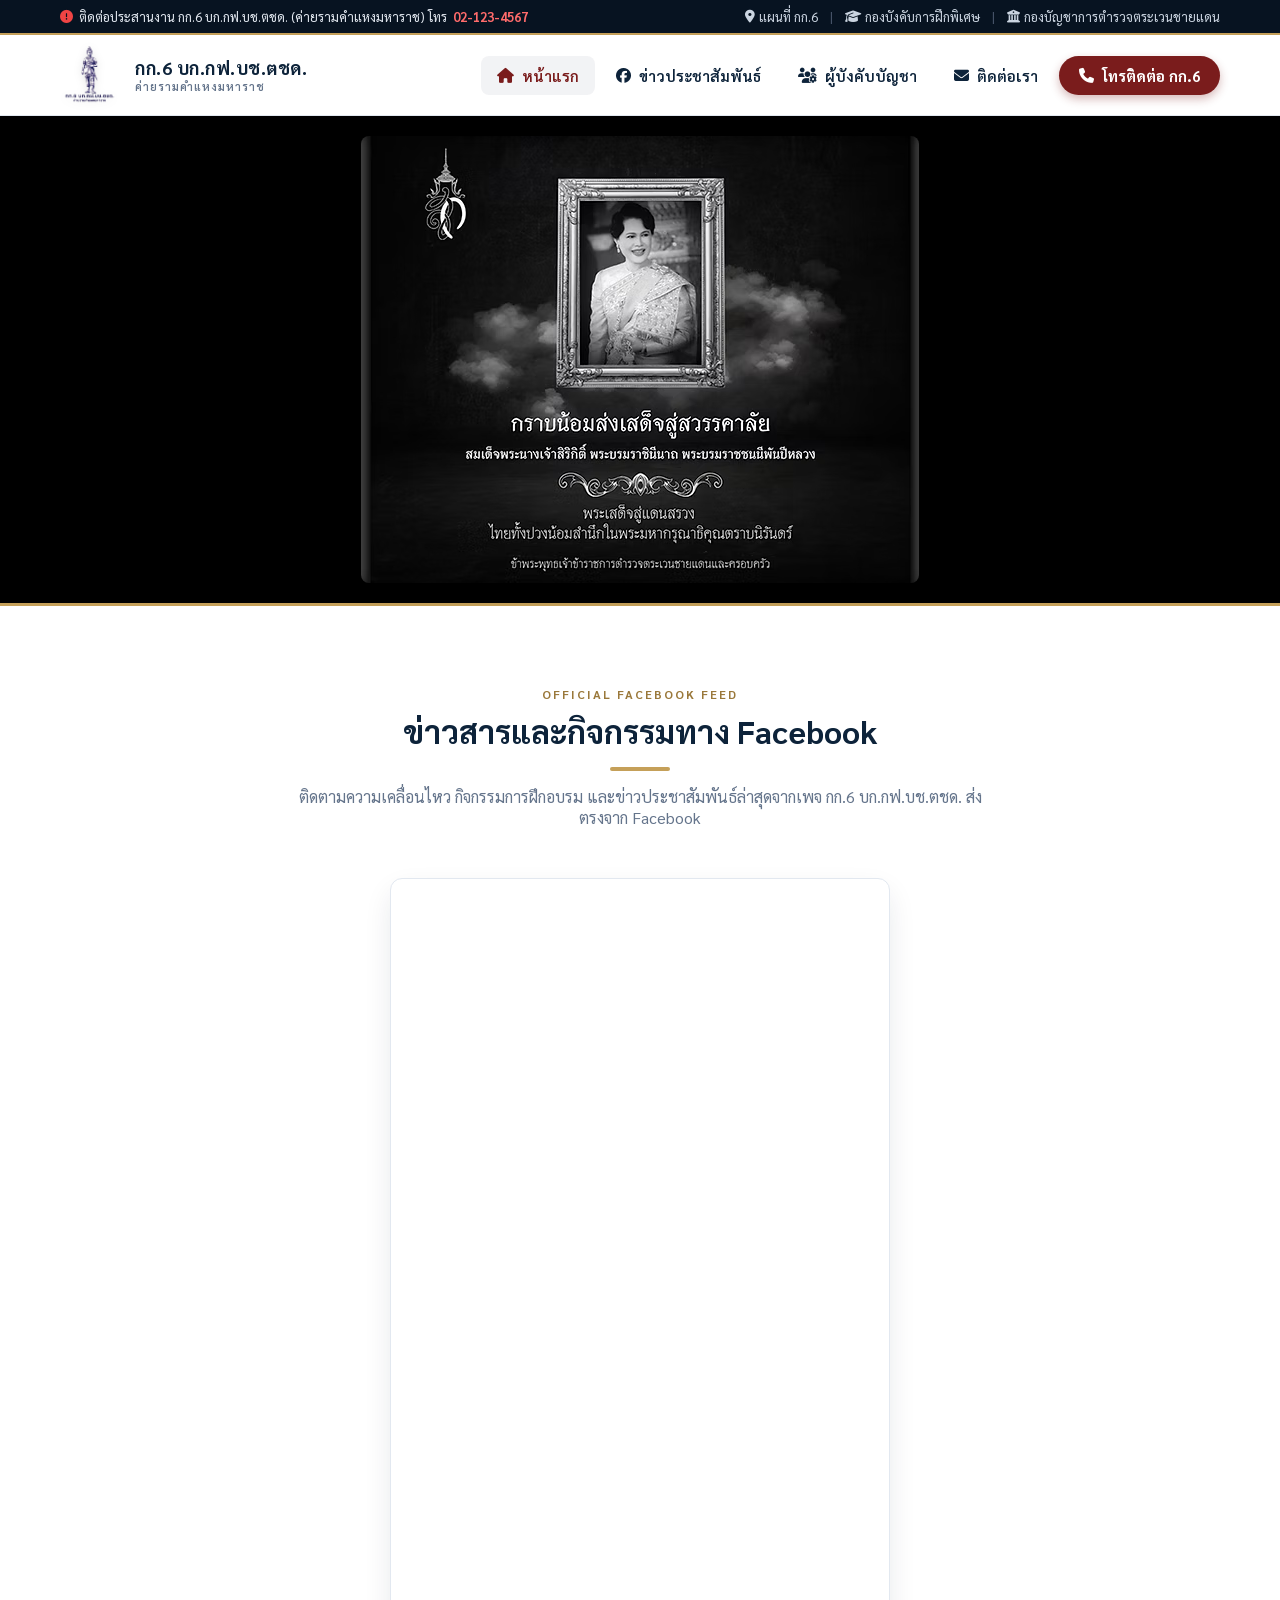
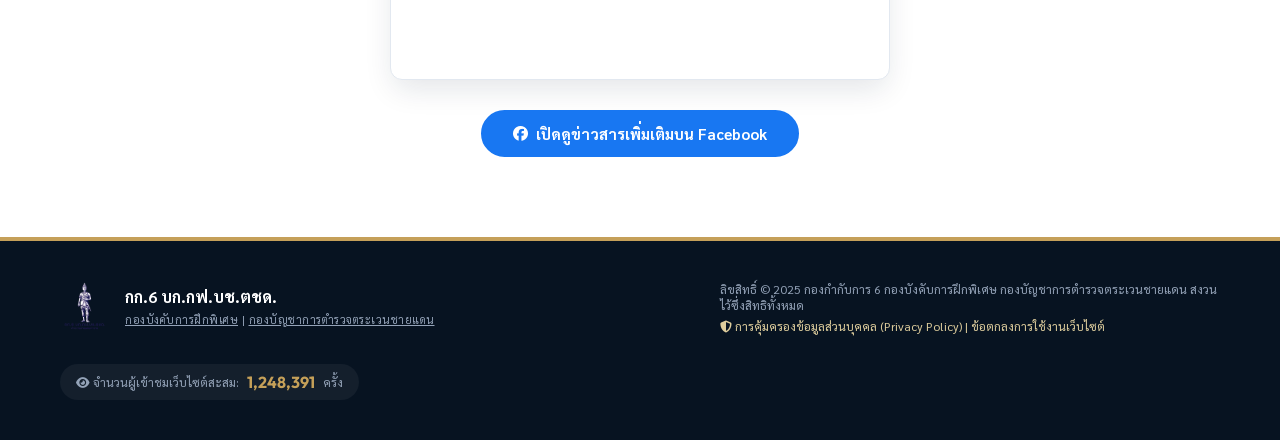
==== commit 4781ded2: "Add files via upload" ====
--- a/index.html
+++ b/index.html
@@ -100,75 +100,7 @@
                 </div>
             </section>
 
-            <!-- Department Mission & Stats -->
-            <section class="stats-section section-padding">
-                <div class="container">
-                    <div class="stats-grid">
-                        <div class="stat-item">
-                            <div class="stat-number" data-target="15">0</div>
-                            <div class="stat-unit">หลักสูตร</div>
-                            <p class="stat-label">หลักสูตรการฝึกมาตรฐานระดับประเทศ</p>
-                        </div>
-                        <div class="stat-item">
-                            <div class="stat-number" data-target="2500">0</div>
-                            <div class="stat-unit">นาย/ปี</div>
-                            <p class="stat-label">จำนวนผู้ผ่านการฝึกอบรมสะสมต่อปี</p>
-                        </div>
-                        <div class="stat-item">
-                            <div class="stat-number" data-target="50">0</div>
-                            <div class="stat-unit">ปี</div>
-                            <p class="stat-label">ประสบการณ์ก่อตั้งและบริหารศูนย์ฝึกอบรม</p>
-                        </div>
-                        <div class="stat-item">
-                            <div class="stat-number" data-target="99">0</div>
-                            <div class="stat-unit">%</div>
-                            <p class="stat-label">คะแนนประเมินมาตรฐานครูฝึกและหลักสูตร</p>
-                        </div>
-                    </div>
-                </div>
-            </section>
-
-
-            <!-- Emergency Phone Numbers List (Adjusted to official BPP and general contacts) -->
-            <section class="emergency-numbers-section section-padding">
-                <div class="container">
-                    <div class="section-header">
-                        <span class="section-tagline">Contacts</span>
-                        <h2 class="section-title">เบอร์โทรศัพท์ติดต่อและหน่วยงานในสังกัด</h2>
-                        <div class="title-line"></div>
-                    </div>
-                    <div class="hotline-grid">
-                        <a href="tel:021234567" class="hotline-card">
-                            <div class="hotline-icon"><i class="fa-solid fa-phone"></i></div>
-                            <div class="hotline-info">
-                                <h4>กก.6 บก.กฟ.บช.ตชด.</h4>
-                                <span class="hotline-number">02-123-4567</span>
-                            </div>
-                        </a>
-                        <a href="tel:191" class="hotline-card">
-                            <div class="hotline-icon"><i class="fa-solid fa-shield-halved"></i></div>
-                            <div class="hotline-info">
-                                <h4>เหตุด่วนเหตุร้าย (ตำรวจภูธร)</h4>
-                                <span class="hotline-number">191</span>
-                            </div>
-                        </a>
-                        <a href="tel:1669" class="hotline-card">
-                            <div class="hotline-icon"><i class="fa-solid fa-kit-medical"></i></div>
-                            <div class="hotline-info">
-                                <h4>หน่วยกู้ชีพฉุกเฉิน</h4>
-                                <span class="hotline-number">1669</span>
-                            </div>
-                        </a>
-                        <a href="tel:1193" class="hotline-card">
-                            <div class="hotline-icon"><i class="fa-solid fa-road"></i></div>
-                            <div class="hotline-info">
-                                <h4>ตำรวจทางหลวง</h4>
-                                <span class="hotline-number">1193</span>
-                            </div>
-                        </a>
-                    </div>
-                </div>
-            </section>
+
         </section>
 
 
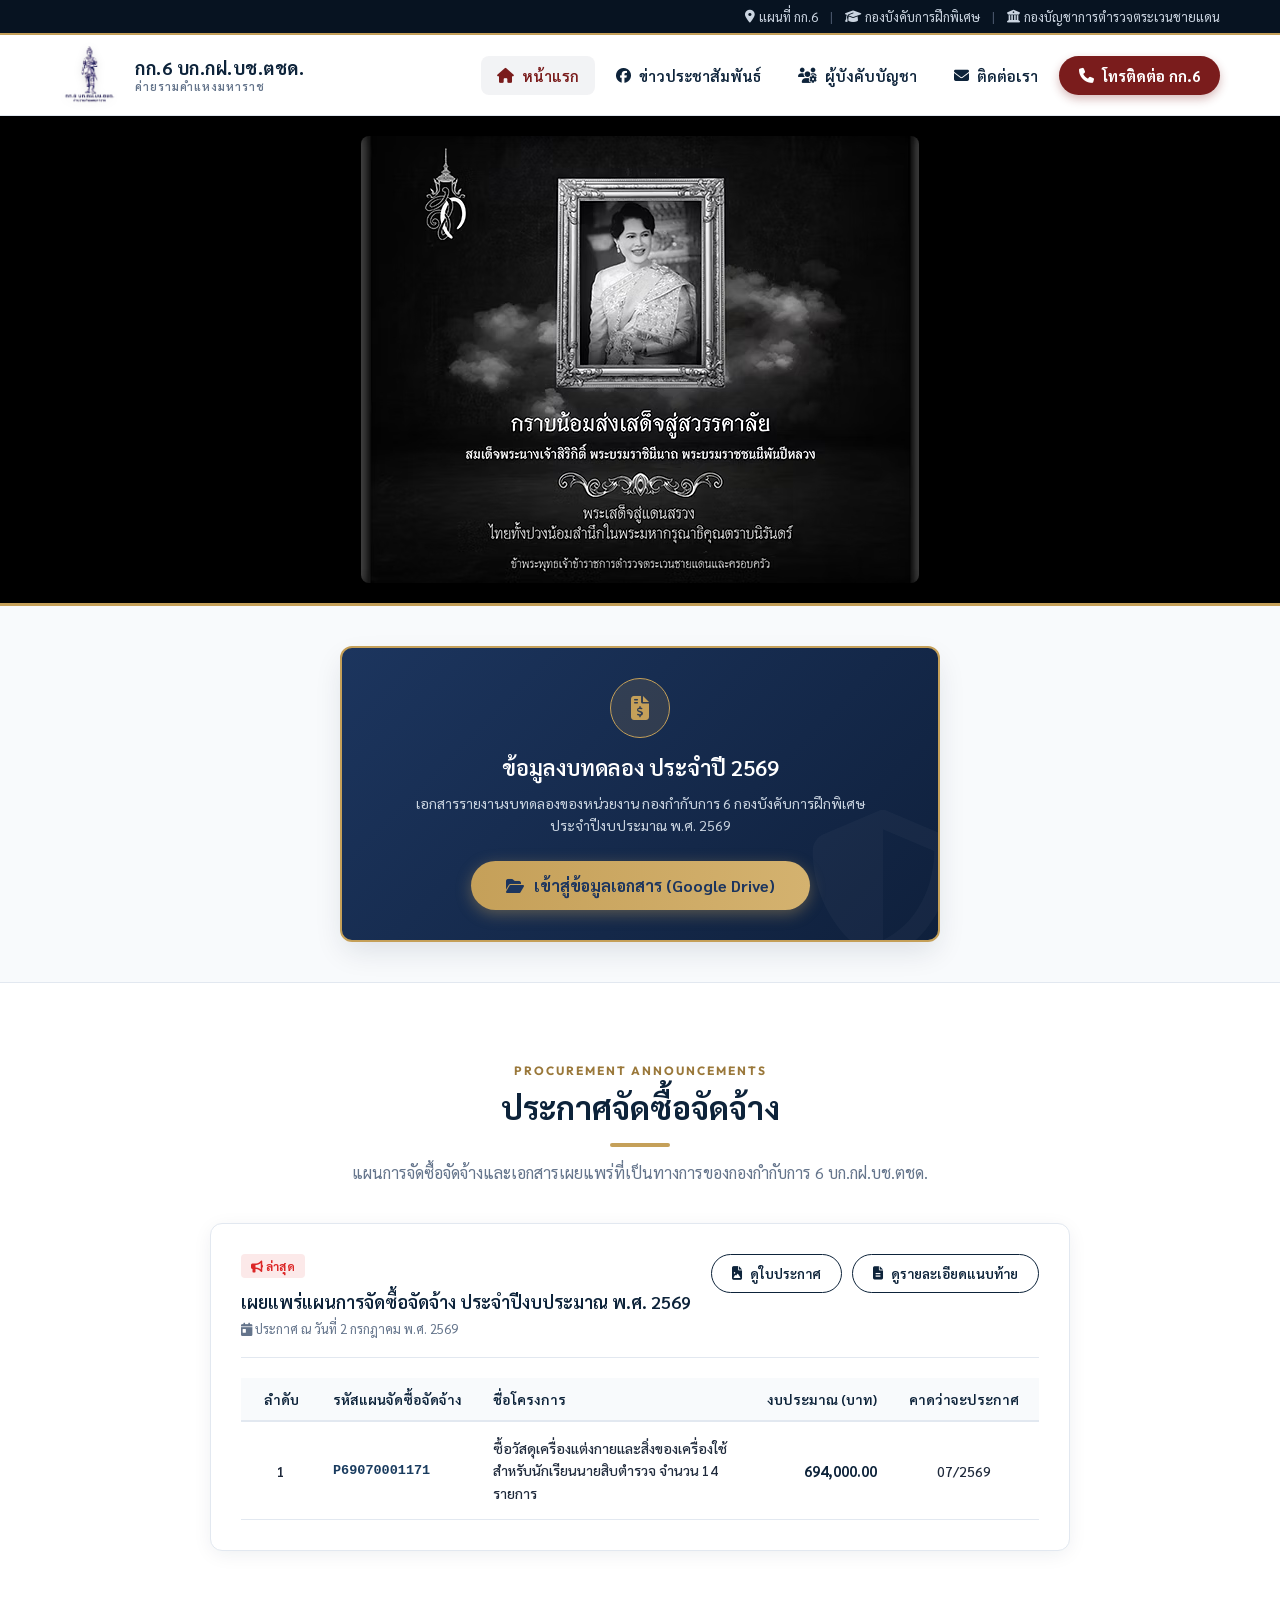
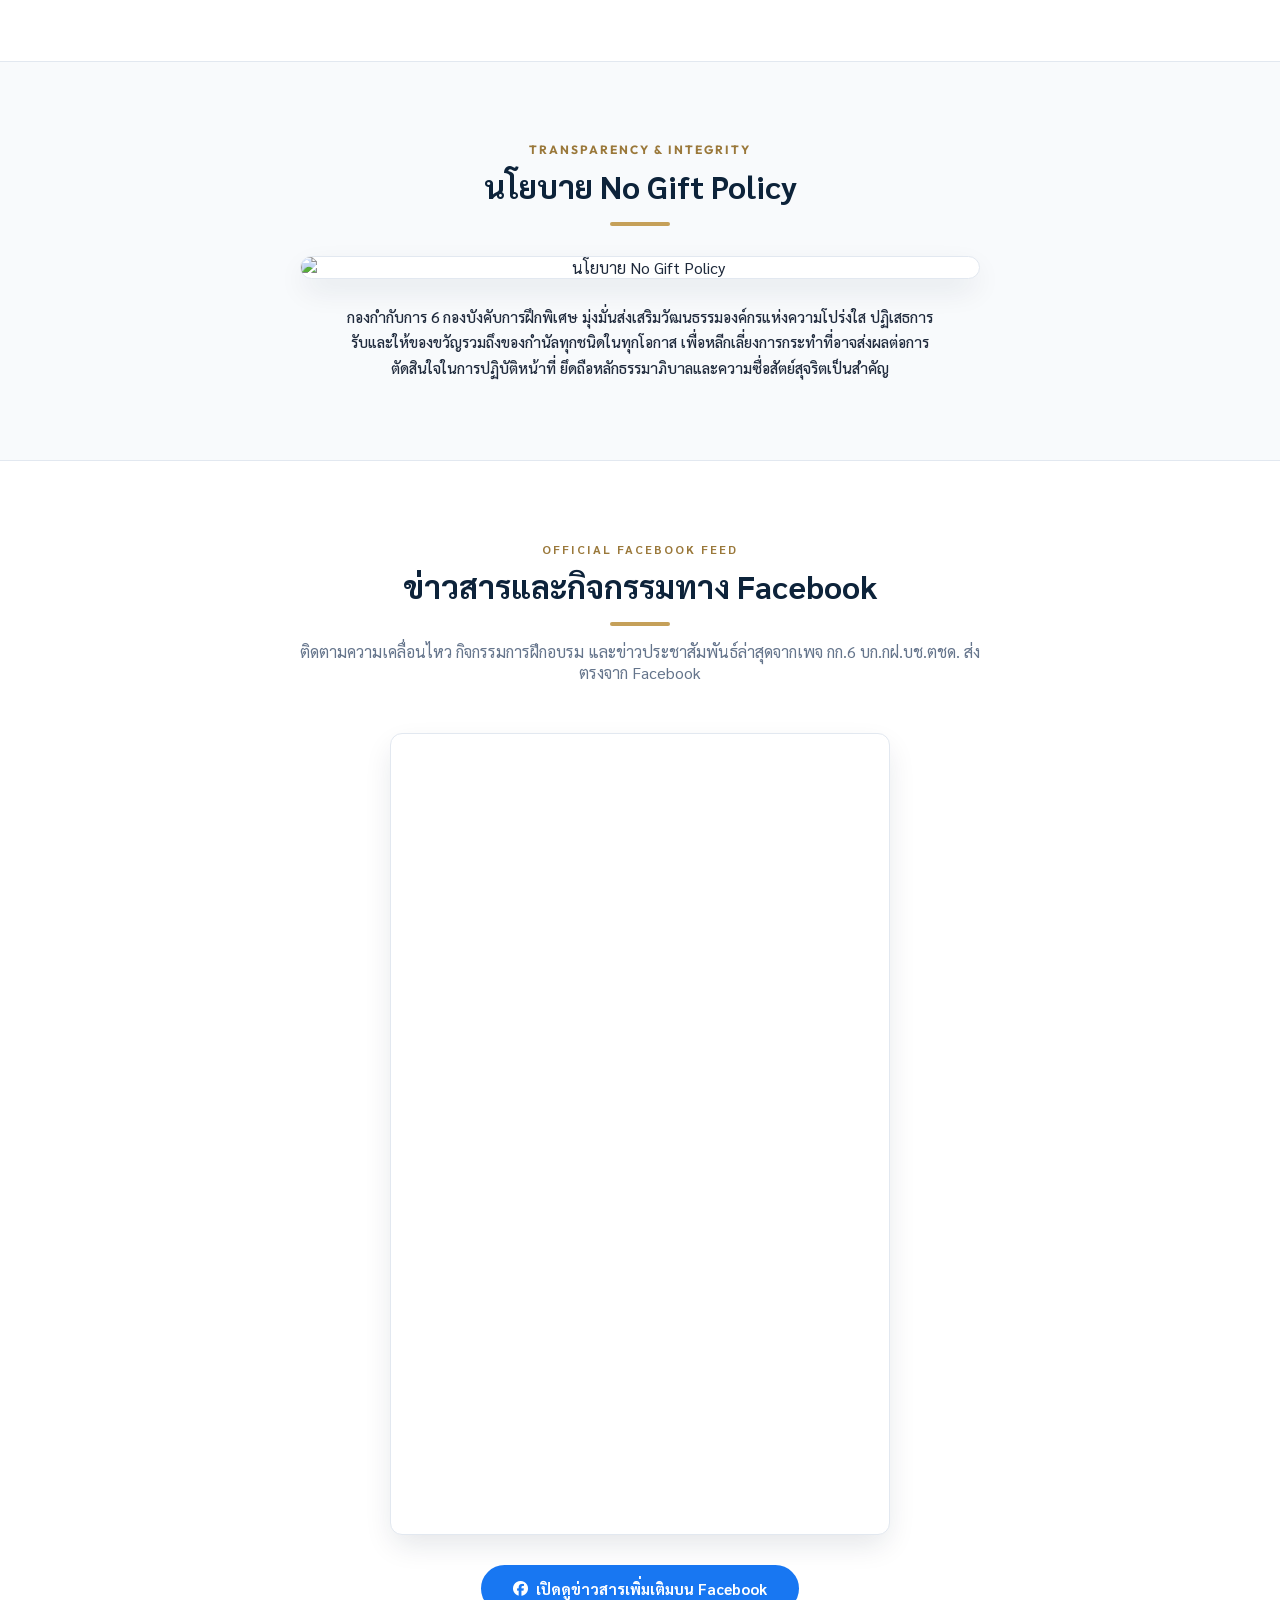
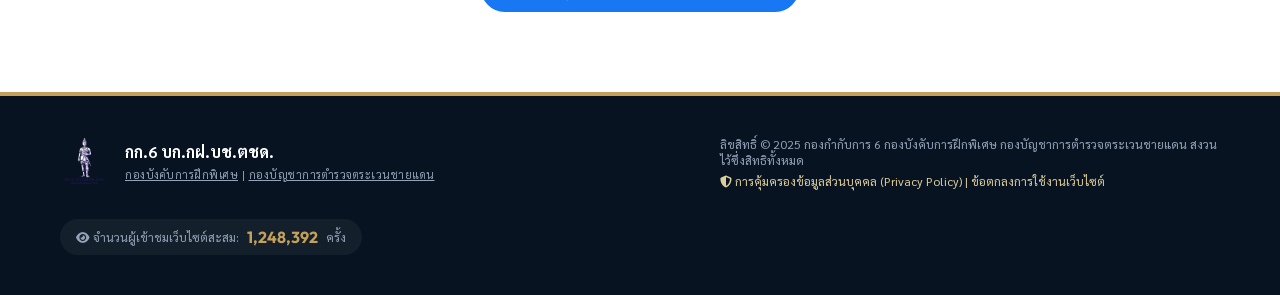
==== commit ee75de22: "Add files via upload" ====
--- a/index.html
+++ b/index.html
@@ -1,290 +1,427 @@
-<!DOCTYPE html>
-<html lang="th">
-<head>
-    <meta charset="UTF-8">
-    <meta name="viewport" content="width=device-width, initial-scale=1.0">
-    <title>กก.6 บก.กฟ.บช.ตชด. ค่ายรามคำแหงมหาราช | กองบัญชาการตำรวจตระเวนชายแดน</title>
-    <!-- Google Fonts: Sarabun & Outfit -->
-    <link rel="preconnect" href="https://fonts.googleapis.com">
-    <link rel="preconnect" href="https://fonts.gstatic.com" crossorigin>
-    <link href="https://fonts.googleapis.com/css2?family=Sarabun:ital,wght@0,300;0,400;0,500;0,600;0,700;1,400&family=Outfit:wght@300;400;600;700&display=swap" rel="stylesheet">
-    <!-- Font Awesome -->
-    <link rel="stylesheet" href="https://cdnjs.cloudflare.com/ajax/libs/font-awesome/6.4.0/css/all.min.css">
-    <!-- Custom CSS -->
-    <link rel="stylesheet" href="style.css">
-</head>
-<body>
-    <!-- Top Bar for official notices / emergency hotline -->
-    <div class="top-bar">
-        <div class="container top-bar-content">
-            <span class="emergency-alert"><i class="fa-solid fa-circle-exclamation blink"></i> ติดต่อประสานงาน กก.6 บก.กฟ.บช.ตชด. (ค่ายรามคำแหงมหาราช) โทร <strong>02-123-4567</strong></span>
-            <div class="top-links">
-                <a href="#contact" onclick="switchTab('contact')"><i class="fa-solid fa-location-dot"></i> แผนที่ กก.6</a>
-                <span class="separator">|</span>
-                <a href="https://specialtraining.bpp.police.go.th/" target="_blank"><i class="fa-solid fa-graduation-cap"></i> กองบังคับการฝึกพิเศษ</a>
-                <span class="separator">|</span>
-                <a href="http://www.bpp.go.th" target="_blank"><i class="fa-solid fa-building-columns"></i> กองบัญชาการตำรวจตระเวนชายแดน</a>
-            </div>
-        </div>
-    </div>
-
-    <!-- Header Navigation -->
-    <header class="main-header">
-        <div class="container header-container">
-            <div class="logo-area" onclick="switchTab('home')">
-                <img src="assets/logo.png" alt="ตรา กก.6 บก.กฟ.บช.ตชด. ค่ายรามคำแหงมหาราช" class="police-logo">
-                <div class="logo-text">
-                    <span class="thai-name">กก.6 บก.กฟ.บช.ตชด.</span>
-                    <span class="eng-name">ค่ายรามคำแหงมหาราช</span>
-                </div>
-            </div>
-            
-            <!-- Mobile Menu Toggle -->
-            <button class="mobile-menu-btn" id="mobileMenuBtn" aria-label="เปิดเมนู">
-                <i class="fa-solid fa-bars"></i>
-            </button>
-
-            <!-- Navigation Links -->
-            <nav class="nav-menu" id="navMenu">
-                <a href="#home" class="nav-link active" onclick="switchTab('home')"><i class="fa-solid fa-house"></i> หน้าแรก</a>
-                <a href="https://www.facebook.com/Bpptr6" target="_blank" class="nav-link"><i class="fa-brands fa-facebook"></i> ข่าวประชาสัมพันธ์</a>
-                <a href="#commanders" class="nav-link" onclick="switchTab('commanders')"><i class="fa-solid fa-users-gear"></i> ผู้บังคับบัญชา</a>
-                <a href="#contact" class="nav-link" onclick="switchTab('contact')"><i class="fa-solid fa-envelope"></i> ติดต่อเรา</a>
-                <a href="tel:021234567" class="btn-emergency-call"><i class="fa-solid fa-phone"></i> โทรติดต่อ กก.6</a>
-            </nav>
-        </div>
-    </header>
-
-    <!-- Main Content Container (SPA Sections) -->
-    <main>
-        <!-- 1. Home Section -->
-        <section id="home" class="tab-content active">
-            <!-- Royal Mourning Banner -->
-            <div class="mourning-banner-container">
-                <div class="container">
-                    <img src="assets/mourning.png" alt="กราบน้อมส่งเสด็จสู่สวรรคาลัย" class="mourning-banner-img">
-                </div>
-            </div>
-
-
-            <!-- Facebook Page Feed Section -->
-            <section class="section-padding facebook-feed-section" style="background-color: var(--bg-white);">
-                <div class="container" style="max-width: 800px; text-align: center;">
-                    <div class="section-header">
-                        <span class="section-tagline">Official Facebook Feed</span>
-                        <h2 class="section-title">ข่าวสารและกิจกรรมทาง Facebook</h2>
-                        <div class="title-line"></div>
-                        <p class="section-desc">ติดตามความเคลื่อนไหว กิจกรรมการฝึกอบรม และข่าวประชาสัมพันธ์ล่าสุดจากเพจ กก.6 บก.กฟ.บช.ตชด. ส่งตรงจาก Facebook</p>
-                    </div>
-                    
-                    <div class="facebook-iframe-container" style="display: flex; justify-content: center; align-items: center; width: 100%; margin: 0 auto;">
-                        <div class="facebook-iframe-wrapper" style="width: 500px; max-width: 100%; box-shadow: var(--shadow-lg); border-radius: var(--border-radius-lg); overflow: hidden; border: 1.5px solid var(--border-color); background-color: #ffffff;">
-                            <iframe 
-                                src="https://www.facebook.com/plugins/page.php?href=https%3A%2F%2Fwww.facebook.com%2FBpptr6&tabs=timeline&width=500&height=800&small_header=false&adapt_container_width=true&hide_cover=false&show_facepile=true&appId" 
-                                width="500" 
-                                height="800" 
-                                style="border:none; overflow:hidden; display: block; width: 100%; height: 800px;" 
-                                scrolling="no" 
-                                frameborder="0" 
-                                allowfullscreen="true" 
-                                allow="autoplay; clipboard-write; encrypted-media; picture-in-picture; web-share">
-                            </iframe>
-                        </div>
-                    </div>
-                    
-                    <div style="margin-top: 30px;">
-                        <a href="https://www.facebook.com/Bpptr6" target="_blank" class="btn btn-primary" style="background-color: #1877F2; border-color: #1877F2; color: #ffffff; font-weight: 700; border-radius: 50px; padding: 12px 30px; text-decoration: none;">
-                            <i class="fa-brands fa-facebook"></i> เปิดดูข่าวสารเพิ่มเติมบน Facebook
-                        </a>
-                    </div>
-                </div>
-            </section>
-
-
-        </section>
-
-
-        <!-- 3. Commanders Section -->
-        <section id="commanders" class="tab-content section-padding">
-            <div class="container">
-                <div class="section-header">
-                    <span class="section-tagline">Leadership</span>
-                    <h2 class="section-title">ทำเนียบผู้บังคับบัญชา</h2>
-                    <div class="title-line"></div>
-                    <p class="section-desc">รายนามผู้บังคับบัญชา กองกำกับการ 6 กองบังคับการฝึกพิเศษ (กก.6 บก.กฟ.บช.ตชด. ค่ายรามคำแหงมหาราช)</p>
-                </div>
-
-                <!-- Org Structure Visual Representation -->
-                <div class="commanders-structure">
-                    <!-- Rank 1: Superintendent -->
-                    <div class="rank-level level-chief">
-                        <div class="commander-card gold-border">
-                            <div class="commander-img-wrapper">
-                                <img src="assets/commander_1.png" alt="ผู้กำกับการ กองกำกับการ 6" class="commander-img">
-                            </div>
-                            <div class="commander-details">
-                                <span class="rank-badge">ผู้กำกับการ (ผกก.)</span>
-                                <h3 class="commander-name">พ.ต.อ. รักษ์สิทธิ์ ยอดเมือง</h3>
-                                <p class="commander-position">ผู้กำกับการ กองกำกับการ 6 บก.กฟ.บช.ตชด.</p>
-                                <div class="commander-contact-info">
-                                    <span><i class="fa-solid fa-phone"></i> 02-123-4567 ต่อ 101</span>
-                                    <span><i class="fa-solid fa-envelope"></i> superintendent@bppsub6.go.th</span>
-                                </div>
-                            </div>
-                        </div>
-                    </div>
-
-                    <!-- Connective line -->
-                    <div class="org-line"></div>
-
-                    <!-- Rank 2: Deputies -->
-                    <div class="rank-level level-deputies">
-                        <!-- Deputy 1 -->
-                        <div class="commander-card">
-                            <div class="commander-img-wrapper">
-                                <img src="assets/commander_2.png" alt="รอง ผกก. กก.6" class="commander-img">
-                            </div>
-                            <div class="commander-details">
-                                <span class="rank-badge">รองผู้กำกับการ (ฝ่ายฝึก)</span>
-                                <h3 class="commander-name">พ.ต.ท. คมสันต์ ปราบอริ</h3>
-                                <p class="commander-position">รองผู้กำกับการ กองกำกับการ 6 บก.กฟ.บช.ตชด.</p>
-                                <div class="commander-contact-info">
-                                    <span><i class="fa-solid fa-phone"></i> 02-123-4567 ต่อ 102</span>
-                                </div>
-                            </div>
-                        </div>
-
-                        <!-- Deputy 2 -->
-                        <div class="commander-card">
-                            <div class="commander-img-wrapper">
-                                <img src="assets/commander_3.png" alt="รอง ผกก. กก.6" class="commander-img">
-                            </div>
-                            <div class="commander-details">
-                                <span class="rank-badge">รองผู้กำกับการ (ฝ่ายบริหาร)</span>
-                                <h3 class="commander-name">พ.ต.ท. หญิง วรรณวิสาข์ ใจดี</h3>
-                                <p class="commander-position">รองผู้กำกับการ กองกำกับการ 6 บก.กฟ.บช.ตชด.</p>
-                                <div class="commander-contact-info">
-                                    <span><i class="fa-solid fa-phone"></i> 02-123-4567 ต่อ 103</span>
-                                </div>
-                            </div>
-                        </div>
-                    </div>
-                </div>
-
-                <!-- Division Structure List (BPP Focused) -->
-                <div class="division-structure section-padding">
-                    <h3 class="division-title"><i class="fa-solid fa-sitemap"></i> โครงสร้างส่วนราชการภายใน กก.6</h3>
-                    <div class="division-grid">
-                        <div class="division-item">
-                            <div class="division-icon"><i class="fa-solid fa-person-military-pointing"></i></div>
-                            <h4>งานฝึกอบรม (หลักสูตรตำรวจตระเวนชายแดน)</h4>
-                            <p>รับผิดชอบบริหารจัดการ วางแผนหลักสูตรการฝึก ตรวจสอบและประเมินผลการเรียนรู้ของนักเรียนและผู้ฝึกอบรม</p>
-                        </div>
-                        <div class="division-item">
-                            <div class="division-icon"><i class="fa-solid fa-crosshairs"></i></div>
-                            <h4>งานพัฒนาหลักสูตรพิเศษและยุทธวิธี</h4>
-                            <p>ศึกษาวิจัยและถ่ายทอดวิชาการป้องกันและระงับเหตุเฉพาะหน้า ยุทธวิธีพิเศษทางตำรวจและทหาร</p>
-                        </div>
-                        <div class="division-item">
-                            <div class="division-icon"><i class="fa-solid fa-campground"></i></div>
-                            <h4>งานบริการอาคาร สถานที่และยุทโธปกรณ์</h4>
-                            <p>อำนวยความสะดวกด้านที่พัก สนามฝึก อาวุธยุทโธปกรณ์ อุปกรณ์ประกอบการฝึกอบรมทั้งหมด</p>
-                        </div>
-                        <div class="division-item">
-                            <div class="division-icon"><i class="fa-solid fa-folder-open"></i></div>
-                            <h4>งานอำนวยการและสนับสนุนการฝึก</h4>
-                            <p>ดูแลงานเอกสาร งบประมาณสิทธิกำลังพล ระบบไอทีและการประสานความร่วมมือกับภาคเอกชน</p>
-                        </div>
-                    </div>
-                </div>
-            </div>
-        </section>
-
-        <!-- 4. Contact Us Section -->
-        <section id="contact" class="tab-content section-padding">
-            <div class="container">
-                <div class="section-header">
-                    <span class="section-tagline">Contact Us</span>
-                    <h2 class="section-title">ช่องทางการติดต่อเรา</h2>
-                    <div class="title-line"></div>
-                    <p class="section-desc">ติดต่อสอบถามข้อมูลการเข้าใช้ศูนย์ฝึก สอบถามเบอร์วิทยากร หรือส่งข้อเสนอแนะถึงผู้บังคับบัญชา</p>
-                </div>
-
-                <div class="contact-grid">
-                    <!-- Contact Facebook Link (Left) -->
-                    <div class="contact-form-container" style="text-align: center; display: flex; flex-direction: column; justify-content: center; align-items: center; min-height: 400px; padding: 40px;">
-                        <div class="service-icon" style="font-size: 48px; color: #1877F2; background-color: rgba(24, 119, 242, 0.1); width: 90px; height: 90px; border-radius: 50%; display: flex; align-items: center; justify-content: center; margin-bottom: 25px; margin-left: auto; margin-right: auto; transition: var(--transition);">
-                            <i class="fa-brands fa-facebook-messenger"></i>
-                        </div>
-                        <h3 style="font-size: 24px; color: var(--primary); margin-bottom: 15px; display: flex; align-items: center; gap: 10px; justify-content: center;"><i class="fa-solid fa-comments"></i> ส่งข้อความถึงเรา</h3>
-                        <p class="form-desc" style="max-width: 400px; margin-bottom: 30px; line-height: 1.6;">ท่านสามารถติดต่อสอบถามข้อมูล ส่งข้อความขอความช่วยเหลือ หรือส่งข้อเสนอแนะในการฝึกอบรม โดยส่งข้อความตรงถึงแอดมินเพจกองกำกับการ 6 ผ่านทาง Facebook Messenger</p>
-                        <a href="https://m.me/Bpptr6" target="_blank" class="btn btn-primary btn-large" style="background-color: #1877F2; border-color: #1877F2; color: #ffffff; display: inline-flex; width: auto; font-weight: 700; box-shadow: 0 4px 15px rgba(24, 119, 242, 0.3); border-radius: 50px; padding: 14px 35px;">
-                            <i class="fa-brands fa-facebook-messenger" style="font-size: 20px;"></i> ส่งข้อความทาง Messenger
-                        </a>
-                        <p style="font-size: 12px; color: var(--text-muted); margin-top: 20px;"><i class="fa-solid fa-clock"></i> เจ้าหน้าที่แอดมินพร้อมตอบกลับคำถามของท่านโดยเร็วที่สุด</p>
-                    </div>
-
-                    <!-- Contact Details & Map (Right) -->
-                    <div class="contact-details-container">
-                        <!-- Office Details -->
-                        <div class="contact-info-block">
-                            <h3><i class="fa-solid fa-building-user"></i> ข้อมูลกองกำกับการ 6</h3>
-                            <ul class="contact-info-list">
-                                <li>
-                                    <div class="info-icon"><i class="fa-solid fa-location-dot"></i></div>
-                                    <div class="info-text">
-                                        <strong>ที่ตั้ง:</strong> 
-                                        <span>ค่ายรามคำแหงมหาราช (กฝ.6) ถ.จรดวิถีถ่อง ต.เมืองเก่า อ.เมือง จ.สุโขทัย 64210</span>
-                                    </div>
-                                </li>
-                            </ul>
-                        </div>
-
-                        <!-- Map -->
-                        <div class="map-container">
-                            <h3><i class="fa-solid fa-map-location-dot"></i> แผนที่การเดินทาง</h3>
-                            <iframe 
-                                title="แผนที่ตั้งกองกำกับการ 6"
-                                src="https://maps.google.com/maps?q=17.0300836,99.6707686&z=15&output=embed" 
-                                width="100%" 
-                                height="250" 
-                                style="border:0; border-radius: 8px;" 
-                                allowfullscreen="" 
-                                loading="lazy" 
-                                referrerpolicy="no-referrer-when-downgrade">
-                            </iframe>
-                        </div>
-                    </div>
-                </div>
-            </div>
-        </section>
-    </main>
-
-    <!-- Footer Area -->
-    <footer class="main-footer">
-        <div class="container footer-content">
-            <div class="footer-brand">
-                <img src="assets/logo.png" alt="ตรา กก.6 บก.กฟ.บช.ตชด. ค่ายรามคำแหงมหาราช" class="footer-logo">
-                <div class="footer-brand-text">
-                    <h4>กก.6 บก.กฟ.บช.ตชด.</h4>
-                    <p><a href="https://specialtraining.bpp.police.go.th/" target="_blank" style="text-decoration: underline;">กองบังคับการฝึกพิเศษ</a> | <a href="http://www.bpp.go.th" target="_blank" style="text-decoration: underline;">กองบัญชาการตำรวจตระเวนชายแดน</a></p>
-                </div>
-            </div>
-            <div class="footer-disclaimer">
-                <p>ลิขสิทธิ์ &copy; 2025 กองกำกับการ 6 กองบังคับการฝึกพิเศษ กองบัญชาการตำรวจตระเวนชายแดน สงวนไว้ซึ่งสิทธิทั้งหมด</p>
-                <p class="web-standard"><i class="fa-solid fa-shield-halved"></i> การคุ้มครองข้อมูลส่วนบุคคล (Privacy Policy) | ข้อตกลงการใช้งานเว็บไซต์</p>
-            </div>
-            <div class="footer-counter">
-                <span class="counter-label"><i class="fa-solid fa-eye"></i> จำนวนผู้เข้าชมเว็บไซต์สะสม:</span>
-                <span class="counter-num">1,248,391</span> ครั้ง
-            </div>
-        </div>
-    </footer>
-
-
-
-
-    <!-- JS Files -->
-    <script src="app.js"></script>
-</body>
-</html>
+<!DOCTYPE html>
+<html lang="th">
+<head>
+    <meta charset="UTF-8">
+    <meta name="viewport" content="width=device-width, initial-scale=1.0">
+    <title>กก.6 บก.กฝ.บช.ตชด. ค่ายรามคำแหงมหาราช | กองบัญชาการตำรวจตระเวนชายแดน</title>
+    <!-- Google Fonts: Sarabun & Outfit -->
+    <link rel="preconnect" href="https://fonts.googleapis.com">
+    <link rel="preconnect" href="https://fonts.gstatic.com" crossorigin>
+    <link href="https://fonts.googleapis.com/css2?family=Sarabun:ital,wght@0,300;0,400;0,500;0,600;0,700;1,400&family=Outfit:wght@300;400;600;700&display=swap" rel="stylesheet">
+    <!-- Font Awesome -->
+    <link rel="stylesheet" href="https://cdnjs.cloudflare.com/ajax/libs/font-awesome/6.4.0/css/all.min.css">
+    <!-- Custom CSS -->
+    <link rel="stylesheet" href="style.css">
+</head>
+<body>
+    <!-- Top Bar for official notices / emergency hotline -->
+    <div class="top-bar">
+        <div class="container top-bar-content" style="justify-content: flex-end;">
+            <div class="top-links">
+                <a href="#contact" onclick="switchTab('contact')"><i class="fa-solid fa-location-dot"></i> แผนที่ กก.6</a>
+                <span class="separator">|</span>
+                <a href="https://specialtraining.bpp.police.go.th/" target="_blank"><i class="fa-solid fa-graduation-cap"></i> กองบังคับการฝึกพิเศษ</a>
+                <span class="separator">|</span>
+                <a href="http://www.bpp.go.th" target="_blank"><i class="fa-solid fa-building-columns"></i> กองบัญชาการตำรวจตระเวนชายแดน</a>
+            </div>
+        </div>
+    </div>
+
+    <!-- Header Navigation -->
+    <header class="main-header">
+        <div class="container header-container">
+            <div class="logo-area" onclick="switchTab('home')">
+                <img src="assets/logo.png" alt="ตรา กก.6 บก.กฝ.บช.ตชด. ค่ายรามคำแหงมหาราช" class="police-logo">
+                <div class="logo-text">
+                    <span class="thai-name">กก.6 บก.กฝ.บช.ตชด.</span>
+                    <span class="eng-name">ค่ายรามคำแหงมหาราช</span>
+                </div>
+            </div>
+            
+            <!-- Mobile Menu Toggle -->
+            <button class="mobile-menu-btn" id="mobileMenuBtn" aria-label="เปิดเมนู">
+                <i class="fa-solid fa-bars"></i>
+            </button>
+
+            <!-- Navigation Links -->
+            <nav class="nav-menu" id="navMenu">
+                <a href="#home" class="nav-link active" onclick="switchTab('home')"><i class="fa-solid fa-house"></i> หน้าแรก</a>
+                <a href="https://www.facebook.com/Bpptr6" target="_blank" class="nav-link"><i class="fa-brands fa-facebook"></i> ข่าวประชาสัมพันธ์</a>
+                <a href="#commanders" class="nav-link" onclick="switchTab('commanders')"><i class="fa-solid fa-users-gear"></i> ผู้บังคับบัญชา</a>
+                <a href="#contact" class="nav-link" onclick="switchTab('contact')"><i class="fa-solid fa-envelope"></i> ติดต่อเรา</a>
+                <a href="tel:021234567" class="btn-emergency-call"><i class="fa-solid fa-phone"></i> โทรติดต่อ กก.6</a>
+            </nav>
+        </div>
+    </header>
+
+    <!-- Main Content Container (SPA Sections) -->
+    <main>
+        <!-- 1. Home Section -->
+        <section id="home" class="tab-content active">
+            <!-- Royal Mourning Banner -->
+            <div class="mourning-banner-container">
+                <div class="container">
+                    <img src="assets/mourning.png" alt="กราบน้อมส่งเสด็จสู่สวรรคาลัย" class="mourning-banner-img">
+                </div>
+            </div>
+
+            <!-- Trial Balance Section (Premium Card & Button) -->
+            <div class="trial-balance-section" style="background-color: var(--bg-light); padding: 40px 0; text-align: center; border-bottom: 1px solid var(--border-color);">
+                <div class="container">
+                    <div class="trial-balance-card" style="max-width: 600px; margin: 0 auto; padding: 30px; background: linear-gradient(135deg, #1c355e 0%, #0f203c 100%); border-radius: var(--border-radius-lg); box-shadow: var(--shadow-lg); border: 2px solid var(--accent); position: relative; overflow: hidden;">
+                        <!-- Background subtle shield icon decorator -->
+                        <i class="fa-solid fa-shield-halved" style="position: absolute; right: -20px; bottom: -20px; font-size: 150px; color: rgba(255,255,255,0.03); pointer-events: none;"></i>
+                        
+                        <div class="card-content" style="position: relative; z-index: 2;">
+                            <div class="doc-icon" style="display: inline-flex; align-items: center; justify-content: center; width: 60px; height: 60px; border-radius: 50%; background-color: rgba(197, 160, 89, 0.15); border: 1px solid var(--accent); color: var(--accent); font-size: 24px; margin-bottom: 15px;">
+                                <i class="fa-solid fa-file-invoice-dollar"></i>
+                            </div>
+                            <h3 style="font-size: 22px; color: #ffffff; margin-bottom: 10px; font-weight: 600; font-family: 'Sarabun', sans-serif;">ข้อมูลงบทดลอง ประจำปี 2569</h3>
+                            <p style="font-size: 14px; color: #cbd5e1; margin-bottom: 25px; font-weight: 400; max-width: 450px; margin-left: auto; margin-right: auto; line-height: 1.6; font-family: 'Sarabun', sans-serif;">
+                                เอกสารรายงานงบทดลองของหน่วยงาน กองกำกับการ 6 กองบังคับการฝึกพิเศษ ประจำปีงบประมาณ พ.ศ. 2569
+                            </p>
+                            
+                            <a href="https://drive.google.com/drive/u/0/folders/1t_Q_28BltWV-ijiQoeENa8whvXRHrHTT" target="_blank" class="trial-balance-btn" style="display: inline-flex; align-items: center; gap: 10px; background: linear-gradient(90deg, var(--accent) 0%, #d4b26f 100%); color: #1c355e; font-weight: 700; font-size: 16px; padding: 14px 35px; border-radius: 50px; text-decoration: none; box-shadow: 0 4px 15px rgba(197, 160, 89, 0.4); transition: all 0.3s ease; font-family: 'Sarabun', sans-serif;">
+                                <i class="fa-solid fa-folder-open"></i> เข้าสู่ข้อมูลเอกสาร (Google Drive)
+                            </a>
+                        </div>
+                    </div>
+                </div>
+            </div>
+
+            <!-- Procurement Section -->
+            <section class="section-padding procurement-section" style="background-color: var(--bg-white); border-bottom: 1px solid var(--border-color);">
+                <div class="container" style="max-width: 900px;">
+                    <div class="section-header" style="text-align: center; margin-bottom: 40px;">
+                        <span class="section-tagline" style="font-family: 'Outfit', sans-serif;">Procurement Announcements</span>
+                        <h2 class="section-title" style="font-family: 'Sarabun', sans-serif;">ประกาศจัดซื้อจัดจ้าง</h2>
+                        <div class="title-line" style="margin: 15px auto;"></div>
+                        <p class="section-desc" style="font-family: 'Sarabun', sans-serif;">แผนการจัดซื้อจัดจ้างและเอกสารเผยแพร่ที่เป็นทางการของกองกำกับการ 6 บก.กฝ.บช.ตชด.</p>
+                    </div>
+
+                    <!-- Announcement Card -->
+                    <div class="procurement-card" style="background-color: var(--bg-white); border: 1px solid var(--border-color); border-radius: var(--border-radius-lg); box-shadow: var(--shadow-md); padding: 30px; margin-bottom: 30px; transition: all 0.3s ease;">
+                        <div class="procurement-header" style="display: flex; justify-content: space-between; align-items: flex-start; flex-wrap: wrap; gap: 15px; border-bottom: 1px solid var(--border-color); padding-bottom: 20px; margin-bottom: 20px;">
+                            <div>
+                                <span class="badge" style="background-color: rgba(220, 38, 38, 0.1); color: #dc2626; padding: 4px 10px; border-radius: 4px; font-size: 12px; font-weight: 700; display: inline-block; margin-bottom: 10px; font-family: 'Sarabun', sans-serif;">
+                                    <i class="fa-solid fa-bullhorn"></i> ล่าสุด
+                                </span>
+                                <h3 style="font-size: 18px; color: var(--primary); font-weight: 600; line-height: 1.5; margin-bottom: 5px; font-family: 'Sarabun', sans-serif;">เผยแพร่แผนการจัดซื้อจัดจ้าง ประจำปีงบประมาณ พ.ศ. 2569</h3>
+                                <p style="font-size: 13px; color: var(--text-muted); font-family: 'Sarabun', sans-serif;"><i class="fa-solid fa-calendar-day"></i> ประกาศ ณ วันที่ 2 กรกฎาคม พ.ศ. 2569</p>
+                            </div>
+                            <div class="procurement-actions" style="display: flex; gap: 10px;">
+                                <a href="assets/procurement_announcement.png" target="_blank" class="btn btn-procure-outline" style="padding: 10px 20px; font-size: 13.5px; border-radius: 50px; display: inline-flex; align-items: center; gap: 8px; text-decoration: none;">
+                                    <i class="fa-solid fa-file-image"></i> ดูใบประกาศ
+                                </a>
+                                <a href="assets/procurement_details.png" target="_blank" class="btn btn-procure-outline" style="padding: 10px 20px; font-size: 13.5px; border-radius: 50px; display: inline-flex; align-items: center; gap: 8px; text-decoration: none;">
+                                    <i class="fa-solid fa-file-lines"></i> ดูรายละเอียดแนบท้าย
+                                </a>
+                            </div>
+                        </div>
+
+                        <!-- Procurement Table / Details -->
+                        <div class="procurement-details-table" style="overflow-x: auto;">
+                            <table style="width: 100%; border-collapse: collapse; min-width: 650px; font-size: 14px; font-family: 'Sarabun', sans-serif;">
+                                <thead>
+                                    <tr style="background-color: var(--bg-light); border-bottom: 2px solid var(--border-color); text-align: left;">
+                                        <th style="padding: 12px; font-weight: 600; color: var(--primary); width: 80px; text-align: center;">ลำดับ</th>
+                                        <th style="padding: 12px; font-weight: 600; color: var(--primary); width: 160px;">รหัสแผนจัดซื้อจัดจ้าง</th>
+                                        <th style="padding: 12px; font-weight: 600; color: var(--primary);">ชื่อโครงการ</th>
+                                        <th style="padding: 12px; font-weight: 600; color: var(--primary); text-align: right; width: 140px;">งบประมาณ (บาท)</th>
+                                        <th style="padding: 12px; font-weight: 600; color: var(--primary); text-align: center; width: 150px;">คาดว่าจะประกาศ</th>
+                                    </tr>
+                                </thead>
+                                <tbody>
+                                    <tr style="border-bottom: 1px solid var(--border-color); transition: background-color 0.2s ease;">
+                                        <td style="padding: 15px 12px; color: var(--text-dark); text-align: center; font-weight: 600;">1</td>
+                                        <td style="padding: 15px 12px; font-family: monospace; font-size: 13.5px; font-weight: 600; color: var(--primary-light);">P69070001171</td>
+                                        <td style="padding: 15px 12px; color: var(--text-dark); line-height: 1.6; font-weight: 500;">ซื้อวัสดุเครื่องแต่งกายและสิ่งของเครื่องใช้สำหรับนักเรียนนายสิบตำรวจ จำนวน 14 รายการ</td>
+                                        <td style="padding: 15px 12px; text-align: right; font-weight: 700; color: var(--primary); font-size: 14.5px;">694,000.00</td>
+                                        <td style="padding: 15px 12px; text-align: center; color: var(--text-dark); font-weight: 500;">07/2569</td>
+                                    </tr>
+                                </tbody>
+                            </table>
+                        </div>
+                    </div>
+                </div>
+            </section>
+
+            <!-- No Gift Policy Section -->
+            <section class="section-padding no-gift-policy-section" style="background-color: var(--bg-light); border-bottom: 1px solid var(--border-color); text-align: center;">
+                <div class="container" style="max-width: 800px;">
+                    <div class="section-header" style="margin-bottom: 30px;">
+                        <span class="section-tagline" style="font-family: 'Outfit', sans-serif;">Transparency & Integrity</span>
+                        <h2 class="section-title" style="font-family: 'Sarabun', sans-serif;">นโยบาย No Gift Policy</h2>
+                        <div class="title-line" style="margin: 15px auto;"></div>
+                    </div>
+                    
+                    <div class="policy-banner-container" style="max-width: 680px; margin: 0 auto; box-shadow: var(--shadow-lg); border-radius: var(--border-radius-lg); overflow: hidden; border: 1.5px solid var(--border-color); background-color: #ffffff;">
+                        <img src="assets/no_gift_policy.png" alt="นโยบาย No Gift Policy" class="policy-banner-img" style="display: block; width: 100%; height: auto;">
+                    </div>
+                    
+                    <p style="font-size: 15px; color: var(--text-dark); max-width: 600px; margin: 25px auto 0; line-height: 1.7; font-family: 'Sarabun', sans-serif; font-weight: 500;">
+                        กองกำกับการ 6 กองบังคับการฝึกพิเศษ มุ่งมั่นส่งเสริมวัฒนธรรมองค์กรแห่งความโปร่งใส ปฏิเสธการรับและให้ของขวัญรวมถึงของกำนัลทุกชนิดในทุกโอกาส เพื่อหลีกเลี่ยงการกระทำที่อาจส่งผลต่อการตัดสินใจในการปฏิบัติหน้าที่ ยึดถือหลักธรรมาภิบาลและความซื่อสัตย์สุจริตเป็นสำคัญ
+                    </p>
+                </div>
+            </section>
+
+            <!-- Facebook Page Feed Section -->
+            <section class="section-padding facebook-feed-section" style="background-color: var(--bg-white);">
+                <div class="container" style="max-width: 800px; text-align: center;">
+                    <div class="section-header">
+                        <span class="section-tagline">Official Facebook Feed</span>
+                        <h2 class="section-title">ข่าวสารและกิจกรรมทาง Facebook</h2>
+                        <div class="title-line"></div>
+                        <p class="section-desc">ติดตามความเคลื่อนไหว กิจกรรมการฝึกอบรม และข่าวประชาสัมพันธ์ล่าสุดจากเพจ กก.6 บก.กฝ.บช.ตชด. ส่งตรงจาก Facebook</p>
+                    </div>
+                    
+                    <div class="facebook-iframe-container" style="display: flex; justify-content: center; align-items: center; width: 100%; margin: 0 auto;">
+                        <div class="facebook-iframe-wrapper" style="width: 500px; max-width: 100%; box-shadow: var(--shadow-lg); border-radius: var(--border-radius-lg); overflow: hidden; border: 1.5px solid var(--border-color); background-color: #ffffff;">
+                            <iframe 
+                                src="https://www.facebook.com/plugins/page.php?href=https%3A%2F%2Fwww.facebook.com%2FBpptr6&tabs=timeline&width=500&height=800&small_header=false&adapt_container_width=true&hide_cover=false&show_facepile=true&appId" 
+                                width="500" 
+                                height="800" 
+                                style="border:none; overflow:hidden; display: block; width: 100%; height: 800px;" 
+                                scrolling="no" 
+                                frameborder="0" 
+                                allowfullscreen="true" 
+                                allow="autoplay; clipboard-write; encrypted-media; picture-in-picture; web-share">
+                            </iframe>
+                        </div>
+                    </div>
+                    
+                    <div style="margin-top: 30px;">
+                        <a href="https://www.facebook.com/Bpptr6" target="_blank" class="btn btn-primary" style="background-color: #1877F2; border-color: #1877F2; color: #ffffff; font-weight: 700; border-radius: 50px; padding: 12px 30px; text-decoration: none;">
+                            <i class="fa-brands fa-facebook"></i> เปิดดูข่าวสารเพิ่มเติมบน Facebook
+                        </a>
+                    </div>
+                </div>
+            </section>
+
+
+        </section>
+
+
+        <!-- 3. Commanders Section -->
+        <section id="commanders" class="tab-content section-padding">
+            <div class="container">
+                <div class="section-header">
+                    <span class="section-tagline">Leadership</span>
+                    <h2 class="section-title">ทำเนียบผู้บังคับบัญชา</h2>
+                    <div class="title-line"></div>
+                    <p class="section-desc">รายนามผู้บังคับบัญชา กองกำกับการ 6 กองบังคับการฝึกพิเศษ (กก.6 บก.กฝ.บช.ตชด. ค่ายรามคำแหงมหาราช)</p>
+                </div>
+
+                <!-- Org Structure Visual Representation -->
+                <div class="commanders-structure">
+                    <!-- Rank 1: Superintendent -->
+                    <div class="rank-level level-chief">
+                        <div class="commander-card gold-border">
+                            <div class="commander-img-wrapper">
+                                <img src="assets/commander_1.png" alt="ผู้กำกับการ กองกำกับการ 6" class="commander-img">
+                            </div>
+                            <div class="commander-details">
+                                <span class="rank-badge">ผกก.6 บก.กฝ.บช.ตชด.</span>
+                                <h3 class="commander-name">พ.ต.อ. ชัยวรุตม์ พร้อมญาติ</h3>
+                                <p class="commander-position">ผกก.6 บก.กฝ.บช.ตชด.</p>
+                                <div class="commander-contact-info">
+                                    <span><i class="fa-solid fa-phone"></i> ติดต่อผ่านกองอำนวยการ</span>
+                                </div>
+                            </div>
+                        </div>
+                    </div>
+
+                    <!-- Connective line -->
+                    <div class="org-line"></div>
+
+                    <!-- Rank 2: Deputies -->
+                    <div class="rank-level level-deputies">
+                        <!-- Deputy 1 -->
+                        <div class="commander-card">
+                            <div class="commander-img-wrapper">
+                                <img src="assets/commander_2.png" alt="รอง ผกก. กก.6" class="commander-img">
+                            </div>
+                            <div class="commander-details">
+                                <span class="rank-badge">รอง ผกก.6 บก.กฝ.บช.ตชด.</span>
+                                <h3 class="commander-name">พ.ต.ท. ปรัชญา กัลป์ธนวงศ์</h3>
+                                <p class="commander-position">รอง ผกก.6 บก.กฝ.บช.ตชด.</p>
+                                <div class="commander-contact-info">
+                                    <span><i class="fa-solid fa-phone"></i> ติดต่อผ่านกองอำนวยการ</span>
+                                </div>
+                            </div>
+                        </div>
+
+                        <!-- Deputy 2 -->
+                        <div class="commander-card">
+                            <div class="commander-img-wrapper" style="background-color: #f4f6f9; display: flex; align-items: center; justify-content: center; border: 2px dashed #b2bec3;">
+                                <i class="fa-solid fa-user-shield" style="font-size: 40px; color: #b2bec3;"></i>
+                            </div>
+                            <div class="commander-details">
+                                <span class="rank-badge">รอง ผกก.6 บก.กฝ.บช.ตชด.</span>
+                                <h3 class="commander-name">พ.ต.ท. เมธี ถิ่นจอม</h3>
+                                <p class="commander-position">รอง ผกก.6 บก.กฝ.บช.ตชด.</p>
+                                <div class="commander-contact-info">
+                                    <span><i class="fa-solid fa-phone"></i> ติดต่อผ่านกองอำนวยการ</span>
+                                </div>
+                            </div>
+                        </div>
+                    </div>
+                </div>
+
+                <!-- Division Structure List (BPP Focused) [Hidden for now]
+                <div class="division-structure section-padding">
+                    <h3 class="division-title"><i class="fa-solid fa-sitemap"></i> โครงสร้างส่วนราชการภายใน กก.6</h3>
+                    <div class="division-grid">
+                        <div class="division-item">
+                            <div class="division-icon"><i class="fa-solid fa-person-military-pointing"></i></div>
+                            <h4>งานฝึกอบรม (หลักสูตรตำรวจตระเวนชายแดน)</h4>
+                            <p>รับผิดชอบบริหารจัดการ วางแผนหลักสูตรการฝึก ตรวจสอบและประเมินผลการเรียนรู้ของนักเรียนและผู้ฝึกอบรม</p>
+                        </div>
+                        <div class="division-item">
+                            <div class="division-icon"><i class="fa-solid fa-crosshairs"></i></div>
+                            <h4>งานพัฒนาหลักสูตรพิเศษและยุทธวิธี</h4>
+                            <p>ศึกษาวิจัยและถ่ายทอดวิชาการป้องกันและระงับเหตุเฉพาะหน้า ยุทธวิธีพิเศษทางตำรวจและทหาร</p>
+                        </div>
+                        <div class="division-item">
+                            <div class="division-icon"><i class="fa-solid fa-campground"></i></div>
+                            <h4>งานบริการอาคาร สถานที่และยุทโธปกรณ์</h4>
+                            <p>อำนวยความสะดวกด้านที่พัก สนามฝึก อาวุธยุทโธปกรณ์ อุปกรณ์ประกอบการฝึกอบรมทั้งหมด</p>
+                        </div>
+                        <div class="division-item">
+                            <div class="division-icon"><i class="fa-solid fa-folder-open"></i></div>
+                            <h4>งานอำนวยการและสนับสนุนการฝึก</h4>
+                            <p>ดูแลงานเอกสาร งบประมาณสิทธิกำลังพล ระบบไอทีและการประสานความร่วมมือกับภาคเอกชน</p>
+                        </div>
+                    </div>
+                </div>
+                -->
+            </div>
+        </section>
+        
+        <!-- 4. Contact Us Section -->
+        <section id="contact" class="tab-content section-padding">
+            <div class="container">
+                <div class="section-header">
+                    <span class="section-tagline">Contact Us</span>
+                    <h2 class="section-title">ช่องทางการติดต่อเรา</h2>
+                    <div class="title-line"></div>
+                    <p class="section-desc">ติดต่อสอบถามข้อมูลการเข้าใช้ศูนย์ฝึก สอบถามเบอร์วิทยากร หรือส่งข้อเสนอแนะถึงผู้บังคับบัญชา</p>
+                </div>
+
+                <div class="contact-grid">
+                    <!-- Contact Facebook Link (Left) -->
+                    <div class="contact-form-container" style="text-align: center; display: flex; flex-direction: column; justify-content: center; align-items: center; min-height: 400px; padding: 40px;">
+                        <div class="service-icon" style="font-size: 48px; color: #1877F2; background-color: rgba(24, 119, 242, 0.1); width: 90px; height: 90px; border-radius: 50%; display: flex; align-items: center; justify-content: center; margin-bottom: 25px; margin-left: auto; margin-right: auto; transition: var(--transition);">
+                            <i class="fa-brands fa-facebook-messenger"></i>
+                        </div>
+                        <h3 style="font-size: 24px; color: var(--primary); margin-bottom: 15px; display: flex; align-items: center; gap: 10px; justify-content: center;"><i class="fa-solid fa-comments"></i> ส่งข้อความถึงเรา</h3>
+                        <p class="form-desc" style="max-width: 400px; margin-bottom: 30px; line-height: 1.6;">ท่านสามารถติดต่อสอบถามข้อมูล ส่งข้อความขอความช่วยเหลือ หรือส่งข้อเสนอแนะในการฝึกอบรม โดยส่งข้อความตรงถึงแอดมินเพจกองกำกับการ 6 ผ่านทาง Facebook Messenger</p>
+                        <a href="https://m.me/Bpptr6" target="_blank" class="btn btn-primary btn-large" style="background-color: #1877F2; border-color: #1877F2; color: #ffffff; display: inline-flex; width: auto; font-weight: 700; box-shadow: 0 4px 15px rgba(24, 119, 242, 0.3); border-radius: 50px; padding: 14px 35px;">
+                            <i class="fa-brands fa-facebook-messenger" style="font-size: 20px;"></i> ส่งข้อความทาง Messenger
+                        </a>
+                        <p style="font-size: 12px; color: var(--text-muted); margin-top: 20px;"><i class="fa-solid fa-clock"></i> เจ้าหน้าที่แอดมินพร้อมตอบกลับคำถามของท่านโดยเร็วที่สุด</p>
+                    </div>
+
+                    <!-- Contact Details & Map (Right) -->
+                    <div class="contact-details-container">
+                        <!-- Office Details -->
+                        <div class="contact-info-block">
+                            <h3><i class="fa-solid fa-building-user"></i> ข้อมูลกองกำกับการ 6</h3>
+                            <ul class="contact-info-list">
+                                <li>
+                                    <div class="info-icon"><i class="fa-solid fa-location-dot"></i></div>
+                                    <div class="info-text">
+                                        <strong>ที่ตั้ง:</strong> 
+                                        <span>ค่ายรามคำแหงมหาราช (กฝ.6) ถ.จรดวิถีถ่อง ต.เมืองเก่า อ.เมือง จ.สุโขทัย 64210</span>
+                                    </div>
+                                </li>
+                            </ul>
+                        </div>
+
+                        <!-- Map -->
+                        <div class="map-container">
+                            <h3><i class="fa-solid fa-map-location-dot"></i> แผนที่การเดินทาง</h3>
+                            <iframe 
+                                title="แผนที่ตั้งกองกำกับการ 6"
+                                src="https://maps.google.com/maps?q=17.0300836,99.6707686&z=15&output=embed" 
+                                width="100%" 
+                                height="250" 
+                                style="border:0; border-radius: 8px;" 
+                                allowfullscreen="" 
+                                loading="lazy" 
+                                referrerpolicy="no-referrer-when-downgrade">
+                            </iframe>
+                        </div>
+                    </div>
+                </div>
+            </div>
+        </section>
+    </main>
+
+    <!-- Footer Area -->
+    <footer class="main-footer">
+        <div class="container footer-content">
+            <div class="footer-brand">
+                <img src="assets/logo.png" alt="ตรา กก.6 บก.กฝ.บช.ตชด. ค่ายรามคำแหงมหาราช" class="footer-logo">
+                <div class="footer-brand-text">
+                    <h4>กก.6 บก.กฝ.บช.ตชด.</h4>
+                    <p><a href="https://specialtraining.bpp.police.go.th/" target="_blank" style="text-decoration: underline;">กองบังคับการฝึกพิเศษ</a> | <a href="http://www.bpp.go.th" target="_blank" style="text-decoration: underline;">กองบัญชาการตำรวจตระเวนชายแดน</a></p>
+                </div>
+            </div>
+            <div class="footer-disclaimer">
+                <p>ลิขสิทธิ์ &copy; 2025 กองกำกับการ 6 กองบังคับการฝึกพิเศษ กองบัญชาการตำรวจตระเวนชายแดน สงวนไว้ซึ่งสิทธิทั้งหมด</p>
+                <p class="web-standard"><i class="fa-solid fa-shield-halved"></i> การคุ้มครองข้อมูลส่วนบุคคล (Privacy Policy) | ข้อตกลงการใช้งานเว็บไซต์</p>
+            </div>
+            <div class="footer-counter">
+                <span class="counter-label"><i class="fa-solid fa-eye"></i> จำนวนผู้เข้าชมเว็บไซต์สะสม:</span>
+                <span class="counter-num">1,248,391</span> ครั้ง
+            </div>
+        </div>
+    </footer>
+
+
+
+
+    <!-- JS Files -->
+    <script src="app.js"></script>
+    <script>
+        // Real-time visitor counter implementation
+        (async function() {
+            const counterElement = document.querySelector('.counter-num');
+            if (!counterElement) return;
+
+            try {
+                // Fetch incremented count from CounterAPI V1
+                const response = await fetch('https://api.counterapi.dev/v1/bpptr6/website-hits/up');
+                if (response.ok) {
+                    const data = await response.json();
+                    const count = data.count;
+                    // Seed with base visitors count (1,248,391)
+                    const actualCount = count + 1248391;
+                    
+                    // Format number with commas
+                    counterElement.textContent = actualCount.toLocaleString('th-TH');
+                    return;
+                }
+            } catch (error) {
+                console.error('Error fetching visitor count from server:', error);
+            }
+
+            // Fallback: local simulated counter if CORS/Network blocks API on file:///
+            try {
+                let localHits = localStorage.getItem('local_hits');
+                if (!localHits) {
+                    localHits = 1248391;
+                }
+                localHits = parseInt(localHits, 10) + 1;
+                localStorage.setItem('local_hits', localHits);
+                counterElement.textContent = localHits.toLocaleString('th-TH');
+            } catch (localError) {
+                console.error('LocalStorage is also blocked or unavailable:', localError);
+                // Last resort: static increment
+                counterElement.textContent = '1,248,392';
+            }
+        })();
+    </script>
+</body>
+</html>
--- a/style.css
+++ b/style.css
@@ -1414,3 +1414,48 @@
         height: 120px !important;
     }
 }
+
+/* Trial Balance Premium Button & Card Hover Effects */
+.trial-balance-btn {
+    transition: all 0.3s ease !important;
+}
+.trial-balance-btn:hover {
+    transform: translateY(-3px) scale(1.02);
+    box-shadow: 0 8px 25px rgba(197, 160, 89, 0.6) !important;
+    background: linear-gradient(90deg, #d4b26f 0%, var(--accent) 100%) !important;
+}
+.trial-balance-card {
+    transition: transform 0.3s ease, box-shadow 0.3s ease !important;
+}
+.trial-balance-card:hover {
+    transform: translateY(-2px);
+    box-shadow: 0 12px 30px rgba(0, 0, 0, 0.25) !important;
+}
+
+/* Procurement Custom Outline Buttons */
+.btn-procure-outline {
+    background-color: transparent;
+    border: 1.5px solid var(--primary);
+    color: var(--primary);
+    font-weight: 600;
+    transition: all 0.3s ease !important;
+}
+.btn-procure-outline:hover {
+    background-color: var(--primary) !important;
+    color: var(--bg-white) !important;
+    transform: translateY(-2px) !important;
+    box-shadow: 0 4px 10px rgba(28, 53, 94, 0.2) !important;
+}
+
+/* No Gift Policy Banner Hover Effect */
+.policy-banner-container {
+    transition: transform 0.3s ease, box-shadow 0.3s ease !important;
+}
+.policy-banner-container:hover {
+    transform: translateY(-4px);
+    box-shadow: 0 15px 35px rgba(0, 0, 0, 0.15) !important;
+}
+
+
+
+
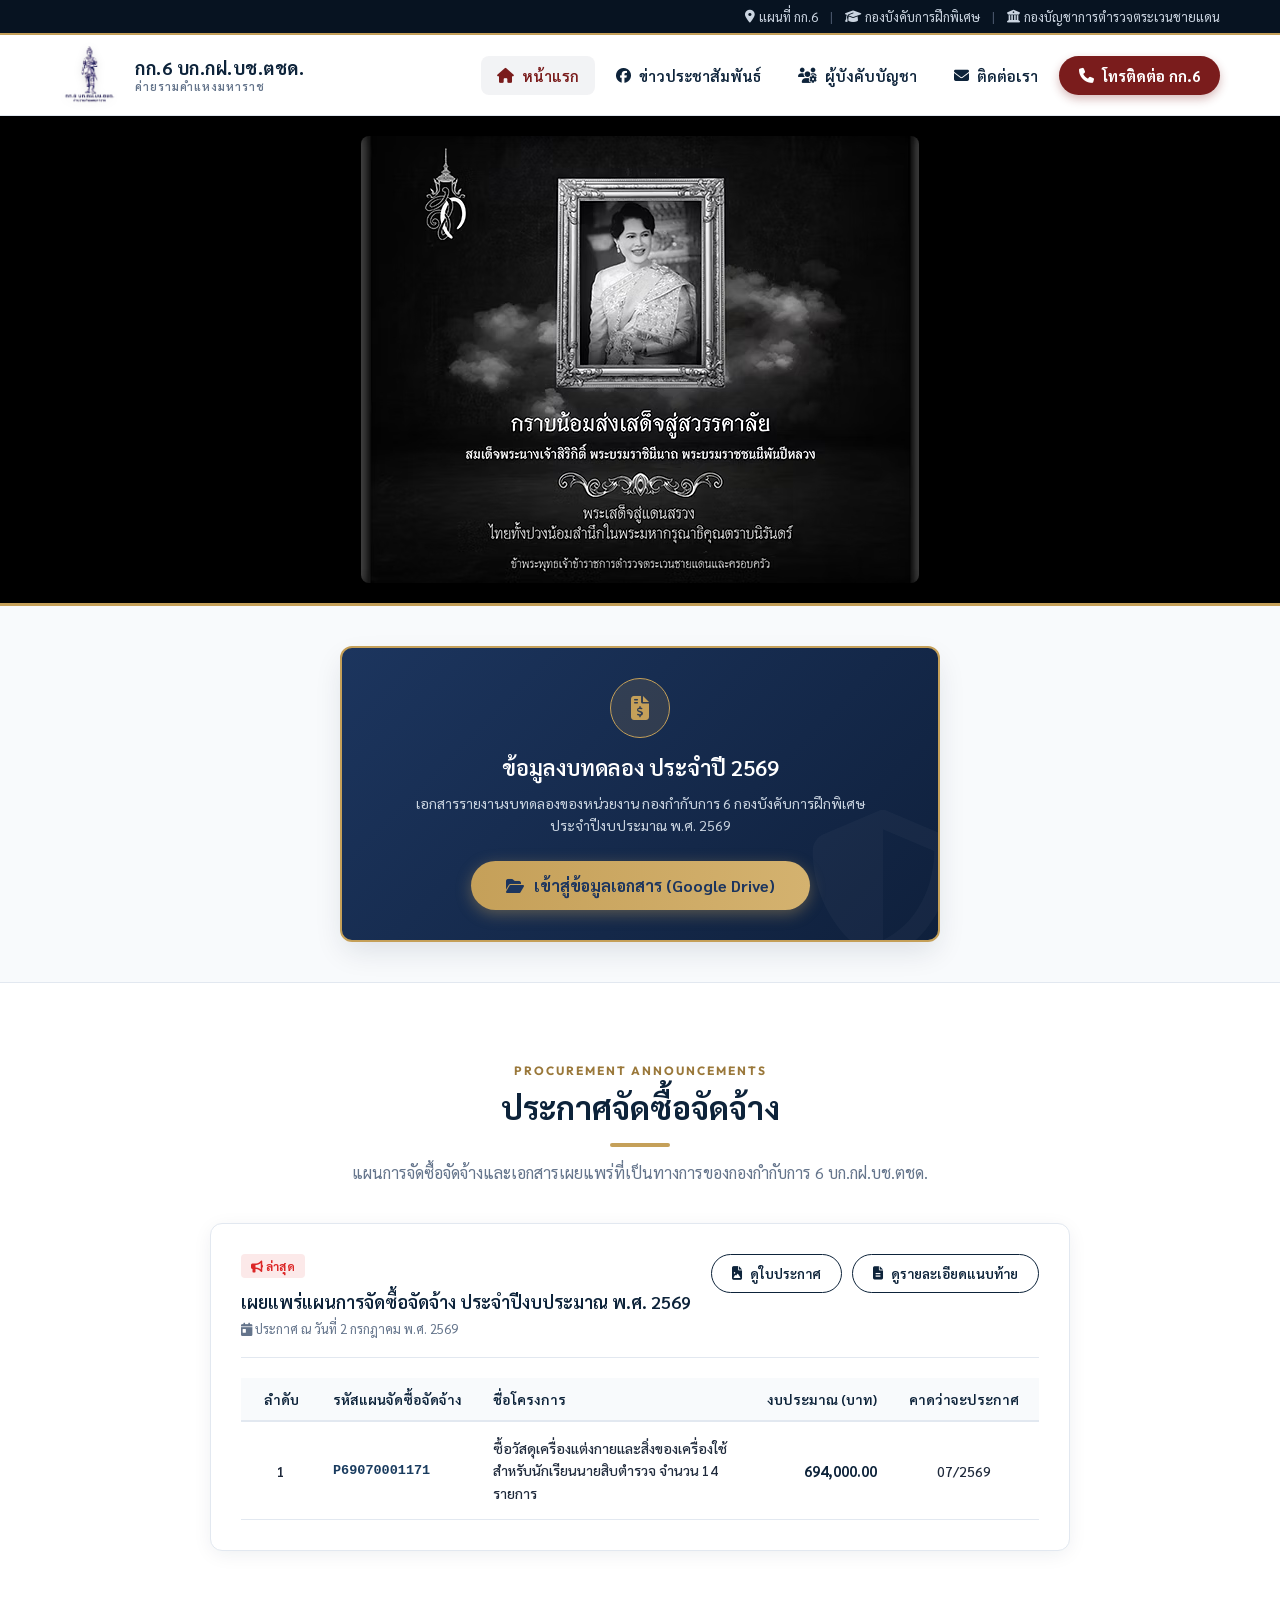
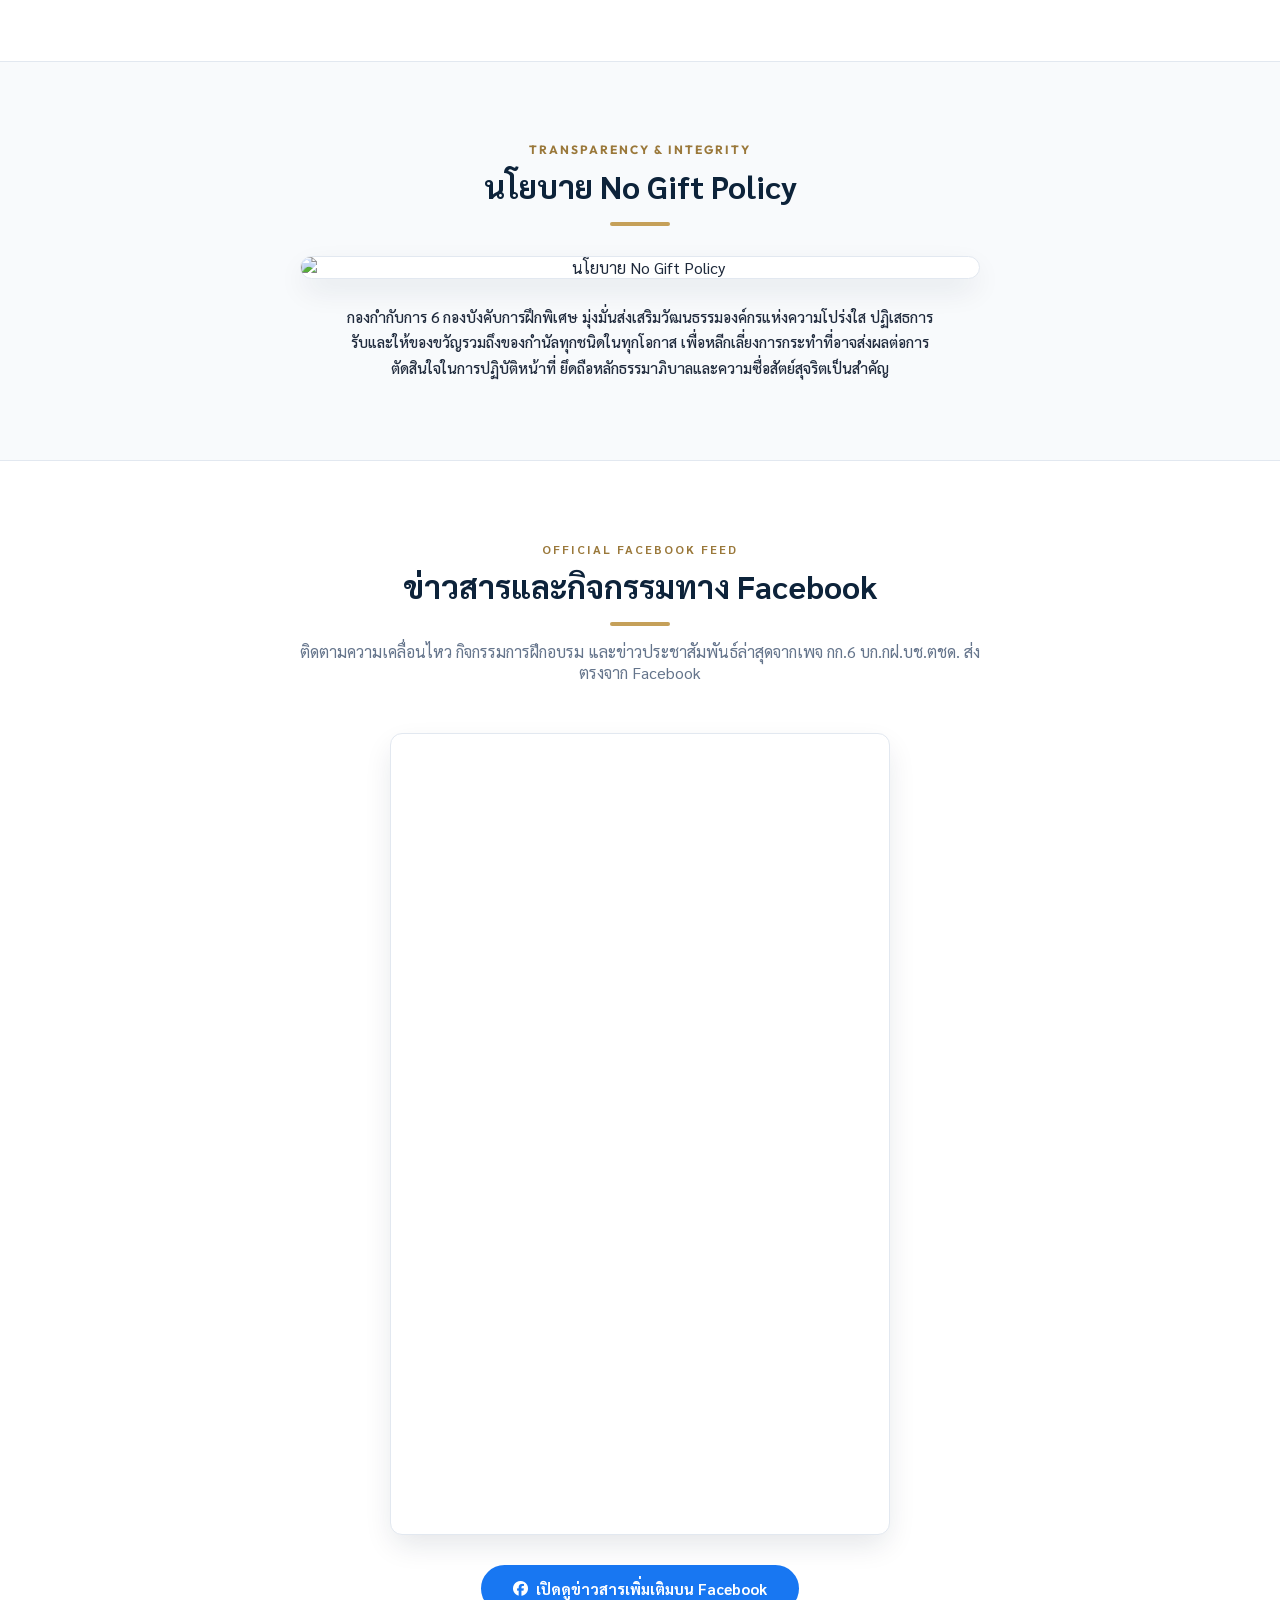
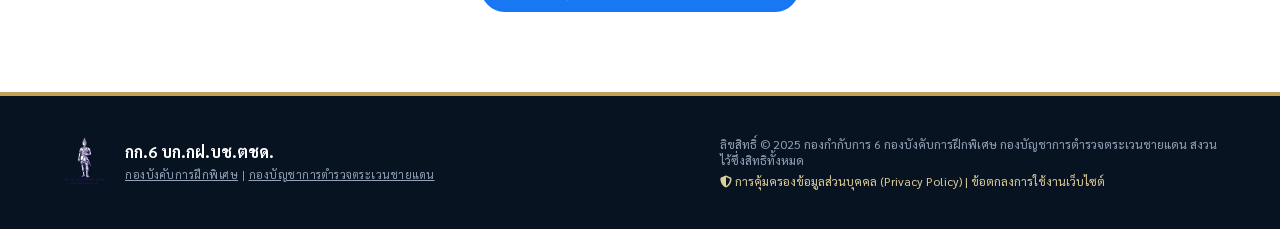
==== commit db5a27de: "Add files via upload" ====
--- a/index.html
+++ b/index.html
@@ -372,10 +372,7 @@
                 <p>ลิขสิทธิ์ &copy; 2025 กองกำกับการ 6 กองบังคับการฝึกพิเศษ กองบัญชาการตำรวจตระเวนชายแดน สงวนไว้ซึ่งสิทธิทั้งหมด</p>
                 <p class="web-standard"><i class="fa-solid fa-shield-halved"></i> การคุ้มครองข้อมูลส่วนบุคคล (Privacy Policy) | ข้อตกลงการใช้งานเว็บไซต์</p>
             </div>
-            <div class="footer-counter">
-                <span class="counter-label"><i class="fa-solid fa-eye"></i> จำนวนผู้เข้าชมเว็บไซต์สะสม:</span>
-                <span class="counter-num">1,248,391</span> ครั้ง
-            </div>
+
         </div>
     </footer>
 
@@ -384,44 +381,6 @@
 
     <!-- JS Files -->
     <script src="app.js"></script>
-    <script>
-        // Real-time visitor counter implementation
-        (async function() {
-            const counterElement = document.querySelector('.counter-num');
-            if (!counterElement) return;
-
-            try {
-                // Fetch incremented count from CounterAPI V1
-                const response = await fetch('https://api.counterapi.dev/v1/bpptr6/website-hits/up');
-                if (response.ok) {
-                    const data = await response.json();
-                    const count = data.count;
-                    // Seed with base visitors count (1,248,391)
-                    const actualCount = count + 1248391;
-                    
-                    // Format number with commas
-                    counterElement.textContent = actualCount.toLocaleString('th-TH');
-                    return;
-                }
-            } catch (error) {
-                console.error('Error fetching visitor count from server:', error);
-            }
-
-            // Fallback: local simulated counter if CORS/Network blocks API on file:///
-            try {
-                let localHits = localStorage.getItem('local_hits');
-                if (!localHits) {
-                    localHits = 1248391;
-                }
-                localHits = parseInt(localHits, 10) + 1;
-                localStorage.setItem('local_hits', localHits);
-                counterElement.textContent = localHits.toLocaleString('th-TH');
-            } catch (localError) {
-                console.error('LocalStorage is also blocked or unavailable:', localError);
-                // Last resort: static increment
-                counterElement.textContent = '1,248,392';
-            }
-        })();
-    </script>
+
 </body>
 </html>
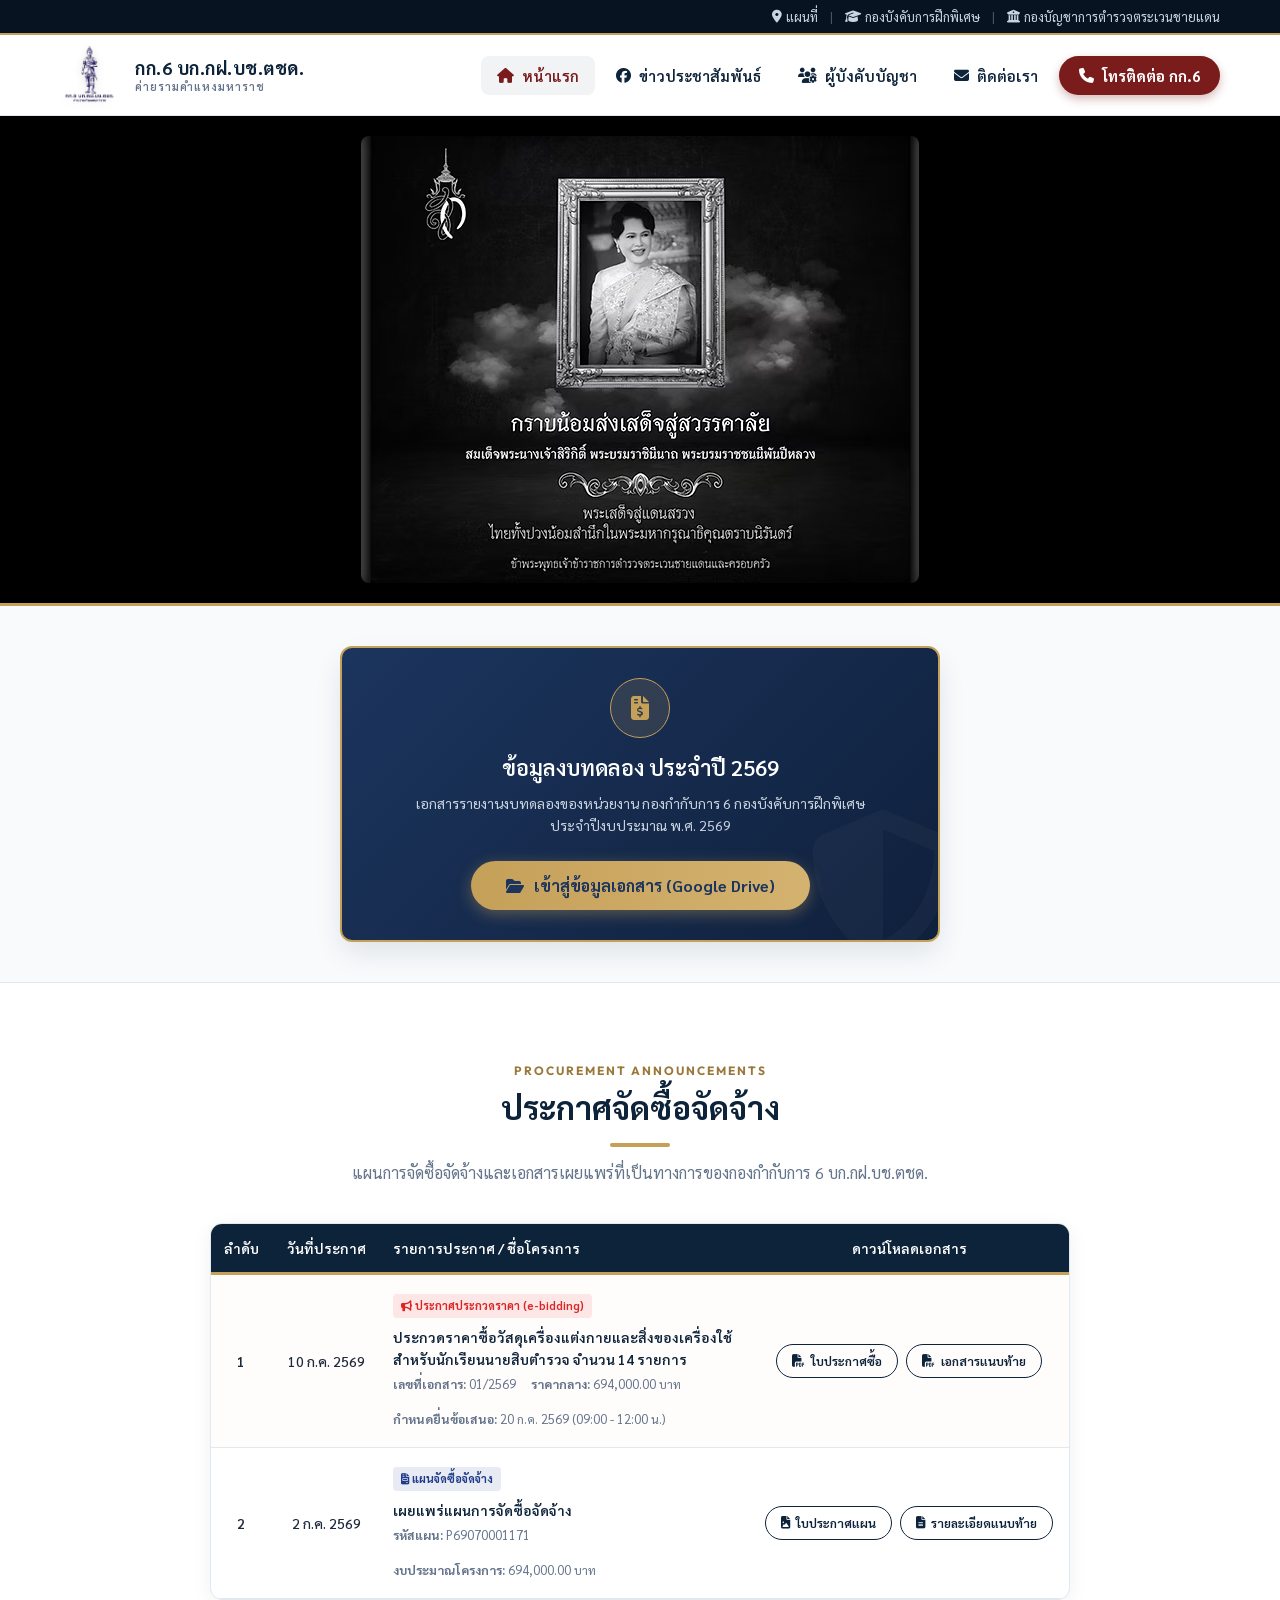
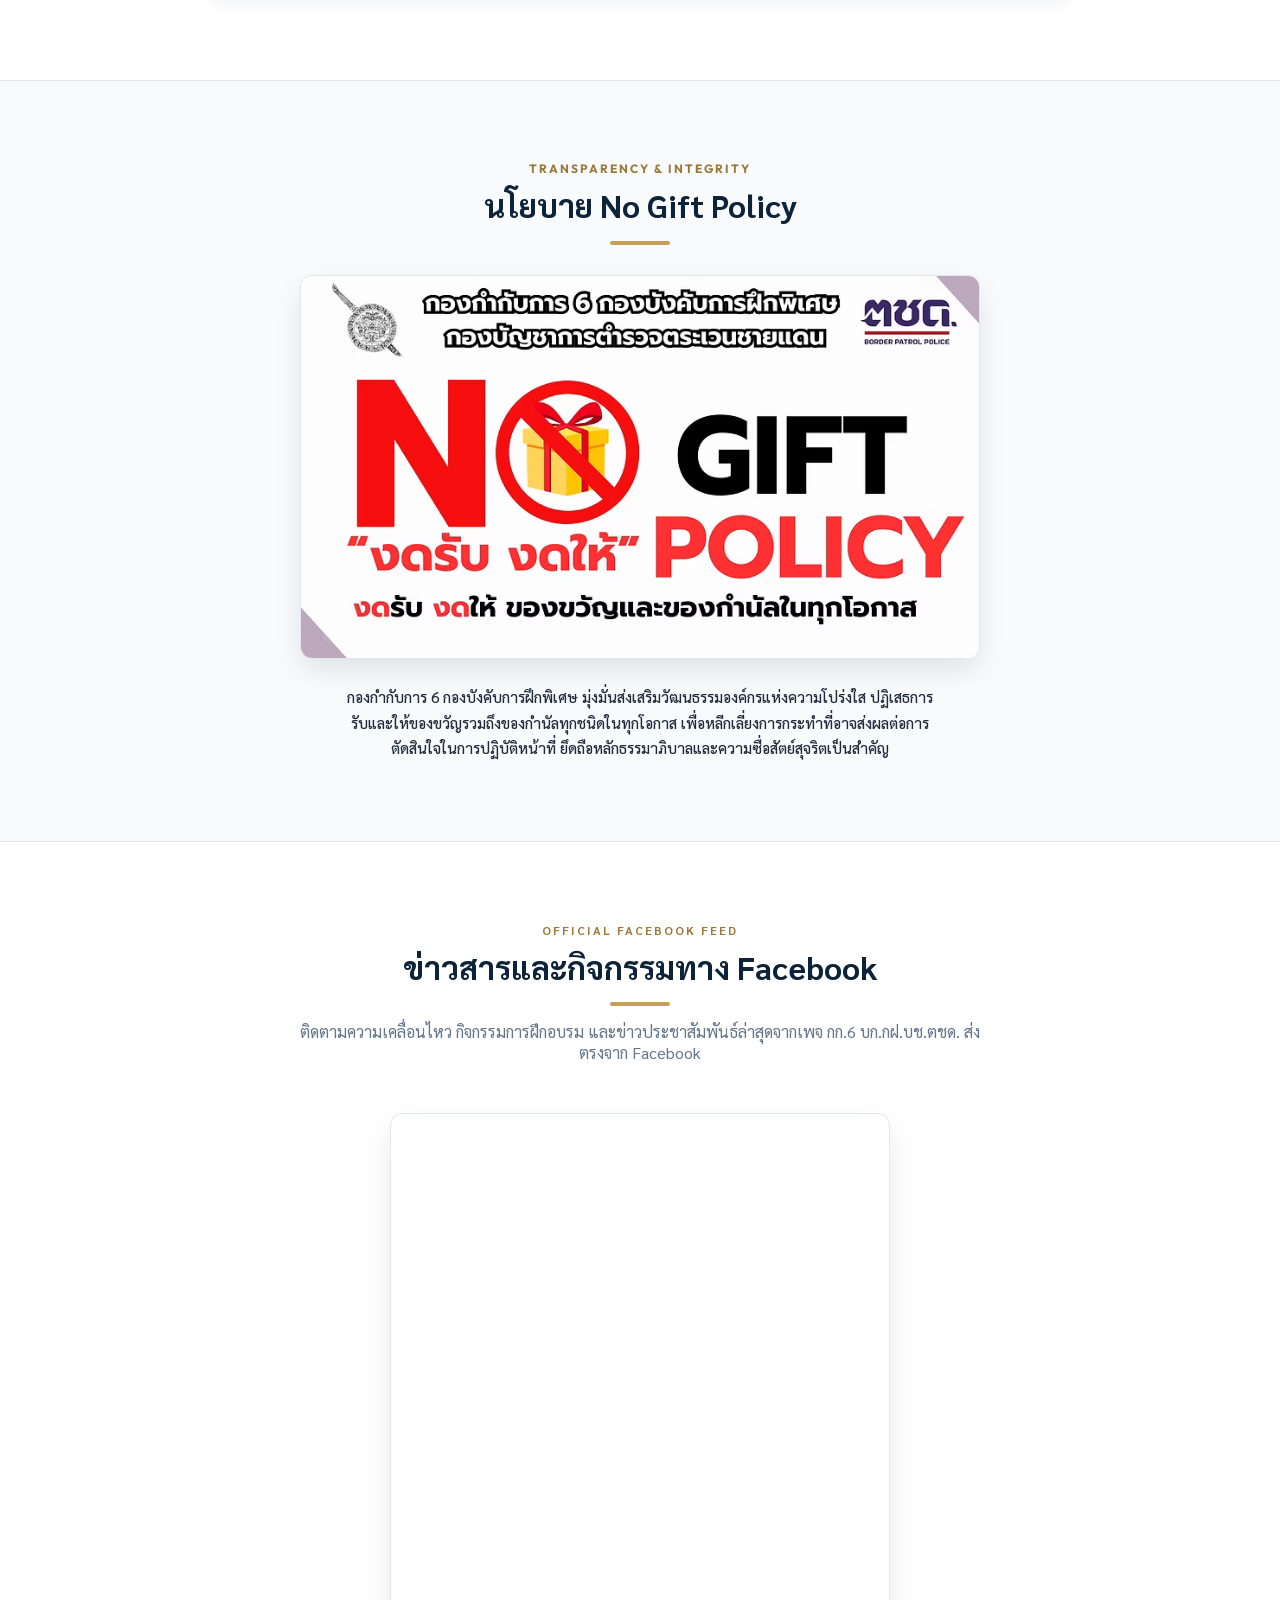
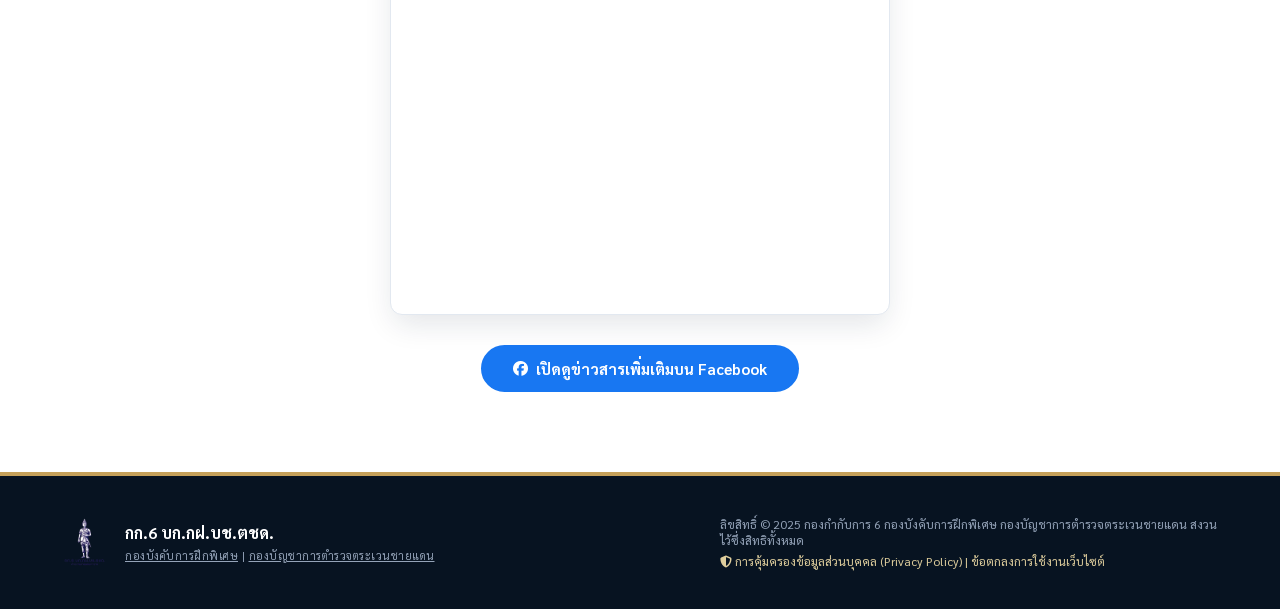
==== commit 50a53c80: "Update index.html" ====
--- a/index.html
+++ b/index.html
@@ -18,7 +18,7 @@
     <div class="top-bar">
         <div class="container top-bar-content" style="justify-content: flex-end;">
             <div class="top-links">
-                <a href="#contact" onclick="switchTab('contact')"><i class="fa-solid fa-location-dot"></i> แผนที่ กก.6</a>
+                <a href="#contact" onclick="switchTab('contact')"><i class="fa-solid fa-location-dot"></i> แผนที่</a>
                 <span class="separator">|</span>
                 <a href="https://specialtraining.bpp.police.go.th/" target="_blank"><i class="fa-solid fa-graduation-cap"></i> กองบังคับการฝึกพิเศษ</a>
                 <span class="separator">|</span>
@@ -99,45 +99,69 @@
                         <p class="section-desc" style="font-family: 'Sarabun', sans-serif;">แผนการจัดซื้อจัดจ้างและเอกสารเผยแพร่ที่เป็นทางการของกองกำกับการ 6 บก.กฝ.บช.ตชด.</p>
                     </div>
 
-                    <!-- Announcement Card -->
-                    <div class="procurement-card" style="background-color: var(--bg-white); border: 1px solid var(--border-color); border-radius: var(--border-radius-lg); box-shadow: var(--shadow-md); padding: 30px; margin-bottom: 30px; transition: all 0.3s ease;">
-                        <div class="procurement-header" style="display: flex; justify-content: space-between; align-items: flex-start; flex-wrap: wrap; gap: 15px; border-bottom: 1px solid var(--border-color); padding-bottom: 20px; margin-bottom: 20px;">
-                            <div>
-                                <span class="badge" style="background-color: rgba(220, 38, 38, 0.1); color: #dc2626; padding: 4px 10px; border-radius: 4px; font-size: 12px; font-weight: 700; display: inline-block; margin-bottom: 10px; font-family: 'Sarabun', sans-serif;">
-                                    <i class="fa-solid fa-bullhorn"></i> ล่าสุด
-                                </span>
-                                <h3 style="font-size: 18px; color: var(--primary); font-weight: 600; line-height: 1.5; margin-bottom: 5px; font-family: 'Sarabun', sans-serif;">เผยแพร่แผนการจัดซื้อจัดจ้าง ประจำปีงบประมาณ พ.ศ. 2569</h3>
-                                <p style="font-size: 13px; color: var(--text-muted); font-family: 'Sarabun', sans-serif;"><i class="fa-solid fa-calendar-day"></i> ประกาศ ณ วันที่ 2 กรกฎาคม พ.ศ. 2569</p>
-                            </div>
-                            <div class="procurement-actions" style="display: flex; gap: 10px;">
-                                <a href="assets/procurement_announcement.png" target="_blank" class="btn btn-procure-outline" style="padding: 10px 20px; font-size: 13.5px; border-radius: 50px; display: inline-flex; align-items: center; gap: 8px; text-decoration: none;">
-                                    <i class="fa-solid fa-file-image"></i> ดูใบประกาศ
-                                </a>
-                                <a href="assets/procurement_details.png" target="_blank" class="btn btn-procure-outline" style="padding: 10px 20px; font-size: 13.5px; border-radius: 50px; display: inline-flex; align-items: center; gap: 8px; text-decoration: none;">
-                                    <i class="fa-solid fa-file-lines"></i> ดูรายละเอียดแนบท้าย
-                                </a>
-                            </div>
-                        </div>
-
-                        <!-- Procurement Table / Details -->
+                    <!-- Single Table Container -->
+                    <div style="background-color: var(--bg-white); border: 1px solid var(--border-color); border-radius: var(--border-radius-lg); box-shadow: var(--shadow-md); overflow: hidden;">
                         <div class="procurement-details-table" style="overflow-x: auto;">
-                            <table style="width: 100%; border-collapse: collapse; min-width: 650px; font-size: 14px; font-family: 'Sarabun', sans-serif;">
+                            <table style="width: 100%; border-collapse: collapse; min-width: 750px; font-size: 14px; font-family: 'Sarabun', sans-serif;">
                                 <thead>
-                                    <tr style="background-color: var(--bg-light); border-bottom: 2px solid var(--border-color); text-align: left;">
-                                        <th style="padding: 12px; font-weight: 600; color: var(--primary); width: 80px; text-align: center;">ลำดับ</th>
-                                        <th style="padding: 12px; font-weight: 600; color: var(--primary); width: 160px;">รหัสแผนจัดซื้อจัดจ้าง</th>
-                                        <th style="padding: 12px; font-weight: 600; color: var(--primary);">ชื่อโครงการ</th>
-                                        <th style="padding: 12px; font-weight: 600; color: var(--primary); text-align: right; width: 140px;">งบประมาณ (บาท)</th>
-                                        <th style="padding: 12px; font-weight: 600; color: var(--primary); text-align: center; width: 150px;">คาดว่าจะประกาศ</th>
+                                    <tr style="background-color: var(--primary); border-bottom: 3px solid var(--accent); text-align: left;">
+                                        <th style="padding: 15px 12px; font-weight: 600; color: #ffffff; width: 60px; text-align: center;">ลำดับ</th>
+                                        <th style="padding: 15px 12px; font-weight: 600; color: #ffffff; width: 110px; text-align: center;">วันที่ประกาศ</th>
+                                        <th style="padding: 15px 12px; font-weight: 600; color: #ffffff;">รายการประกาศ / ชื่อโครงการ</th>
+                                        <th style="padding: 15px 12px; font-weight: 600; color: #ffffff; width: 320px; text-align: center;">ดาวน์โหลดเอกสาร</th>
                                     </tr>
                                 </thead>
                                 <tbody>
+                                    <!-- Row 1: e-bidding Announcement -->
+                                    <tr style="border-bottom: 1px solid var(--border-color); background-color: rgba(220, 38, 38, 0.01); transition: background-color 0.2s ease;">
+                                        <td style="padding: 18px 12px; color: var(--text-dark); text-align: center; font-weight: 600; vertical-align: middle;">1</td>
+                                        <td style="padding: 18px 12px; color: var(--text-dark); text-align: center; font-weight: 500; vertical-align: middle;">10 ก.ค. 2569</td>
+                                        <td style="padding: 18px 12px; color: var(--text-dark); line-height: 1.6; vertical-align: middle;">
+                                            <span class="badge" style="background-color: rgba(220, 38, 38, 0.1); color: #dc2626; padding: 3px 8px; border-radius: 4px; font-size: 11px; font-weight: 700; display: inline-block; margin-bottom: 8px;">
+                                                <i class="fa-solid fa-bullhorn"></i> ประกาศประกวดราคา (e-bidding)
+                                            </span>
+                                            <div style="font-weight: 600; color: var(--primary); margin-bottom: 4px;">ประกวดราคาซื้อวัสดุเครื่องแต่งกายและสิ่งของเครื่องใช้สำหรับนักเรียนนายสิบตำรวจ จำนวน 14 รายการ</div>
+                                            <div style="font-size: 12.5px; color: var(--text-muted); display: flex; gap: 15px; flex-wrap: wrap;">
+                                                <span><strong>เลขที่เอกสาร:</strong> 01/2569</span>
+                                                <span><strong>ราคากลาง:</strong> 694,000.00 บาท</span>
+                                                <span><strong>กำหนดยื่นข้อเสนอ:</strong> 20 ก.ค. 2569 (09:00 - 12:00 น.)</span>
+                                            </div>
+                                        </td>
+                                        <td style="padding: 18px 12px; text-align: center; vertical-align: middle;">
+                                            <div style="display: flex; gap: 8px; justify-content: center; flex-wrap: wrap;">
+                                                <a href="assets/procurement_bidding_announcement.pdf" target="_blank" class="btn btn-procure-outline" style="padding: 8px 15px; font-size: 12.5px; border-radius: 50px; display: inline-flex; align-items: center; gap: 6px; text-decoration: none;">
+                                                    <i class="fa-solid fa-file-pdf"></i> ใบประกาศซื้อ
+                                                </a>
+                                                <a href="assets/procurement_bidding_docs.pdf" target="_blank" class="btn btn-procure-outline" style="padding: 8px 15px; font-size: 12.5px; border-radius: 50px; display: inline-flex; align-items: center; gap: 6px; text-decoration: none;">
+                                                    <i class="fa-solid fa-file-pdf"></i> เอกสารแนบท้าย
+                                                </a>
+                                            </div>
+                                        </td>
+                                    </tr>
+                                    <!-- Row 2: Plan Announcement -->
                                     <tr style="border-bottom: 1px solid var(--border-color); transition: background-color 0.2s ease;">
-                                        <td style="padding: 15px 12px; color: var(--text-dark); text-align: center; font-weight: 600;">1</td>
-                                        <td style="padding: 15px 12px; font-family: monospace; font-size: 13.5px; font-weight: 600; color: var(--primary-light);">P69070001171</td>
-                                        <td style="padding: 15px 12px; color: var(--text-dark); line-height: 1.6; font-weight: 500;">ซื้อวัสดุเครื่องแต่งกายและสิ่งของเครื่องใช้สำหรับนักเรียนนายสิบตำรวจ จำนวน 14 รายการ</td>
-                                        <td style="padding: 15px 12px; text-align: right; font-weight: 700; color: var(--primary); font-size: 14.5px;">694,000.00</td>
-                                        <td style="padding: 15px 12px; text-align: center; color: var(--text-dark); font-weight: 500;">07/2569</td>
+                                        <td style="padding: 18px 12px; color: var(--text-dark); text-align: center; font-weight: 600; vertical-align: middle;">2</td>
+                                        <td style="padding: 18px 12px; color: var(--text-dark); text-align: center; font-weight: 500; vertical-align: middle;">2 ก.ค. 2569</td>
+                                        <td style="padding: 18px 12px; color: var(--text-dark); line-height: 1.6; vertical-align: middle;">
+                                            <span class="badge" style="background-color: rgba(30, 58, 138, 0.1); color: #1e3a8a; padding: 3px 8px; border-radius: 4px; font-size: 11px; font-weight: 700; display: inline-block; margin-bottom: 8px;">
+                                                <i class="fa-solid fa-file-invoice"></i> แผนจัดซื้อจัดจ้าง
+                                            </span>
+                                            <div style="font-weight: 600; color: var(--primary); margin-bottom: 4px;">เผยแพร่แผนการจัดซื้อจัดจ้าง</div>
+                                            <div style="font-size: 12.5px; color: var(--text-muted); display: flex; gap: 15px; flex-wrap: wrap;">
+                                                <span><strong>รหัสแผน:</strong> P69070001171</span>
+                                                <span><strong>งบประมาณโครงการ:</strong> 694,000.00 บาท</span>
+                                            </div>
+                                        </td>
+                                        <td style="padding: 18px 12px; text-align: center; vertical-align: middle;">
+                                            <div style="display: flex; gap: 8px; justify-content: center; flex-wrap: wrap;">
+                                                <a href="assets/procurement_announcement.png" target="_blank" class="btn btn-procure-outline" style="padding: 8px 15px; font-size: 12.5px; border-radius: 50px; display: inline-flex; align-items: center; gap: 6px; text-decoration: none;">
+                                                    <i class="fa-solid fa-file-image"></i> ใบประกาศแผน
+                                                </a>
+                                                <a href="assets/procurement_details.png" target="_blank" class="btn btn-procure-outline" style="padding: 8px 15px; font-size: 12.5px; border-radius: 50px; display: inline-flex; align-items: center; gap: 6px; text-decoration: none;">
+                                                    <i class="fa-solid fa-file-lines"></i> รายละเอียดแนบท้าย
+                                                </a>
+                                            </div>
+                                        </td>
                                     </tr>
                                 </tbody>
                             </table>
@@ -326,7 +350,7 @@
                     <div class="contact-details-container">
                         <!-- Office Details -->
                         <div class="contact-info-block">
-                            <h3><i class="fa-solid fa-building-user"></i> ข้อมูลกองกำกับการ 6</h3>
+                            <h3><i class="fa-solid fa-building-user"></i> กก.6 บก.กฝ.บช.ตชด.</h3>
                             <ul class="contact-info-list">
                                 <li>
                                     <div class="info-icon"><i class="fa-solid fa-location-dot"></i></div>
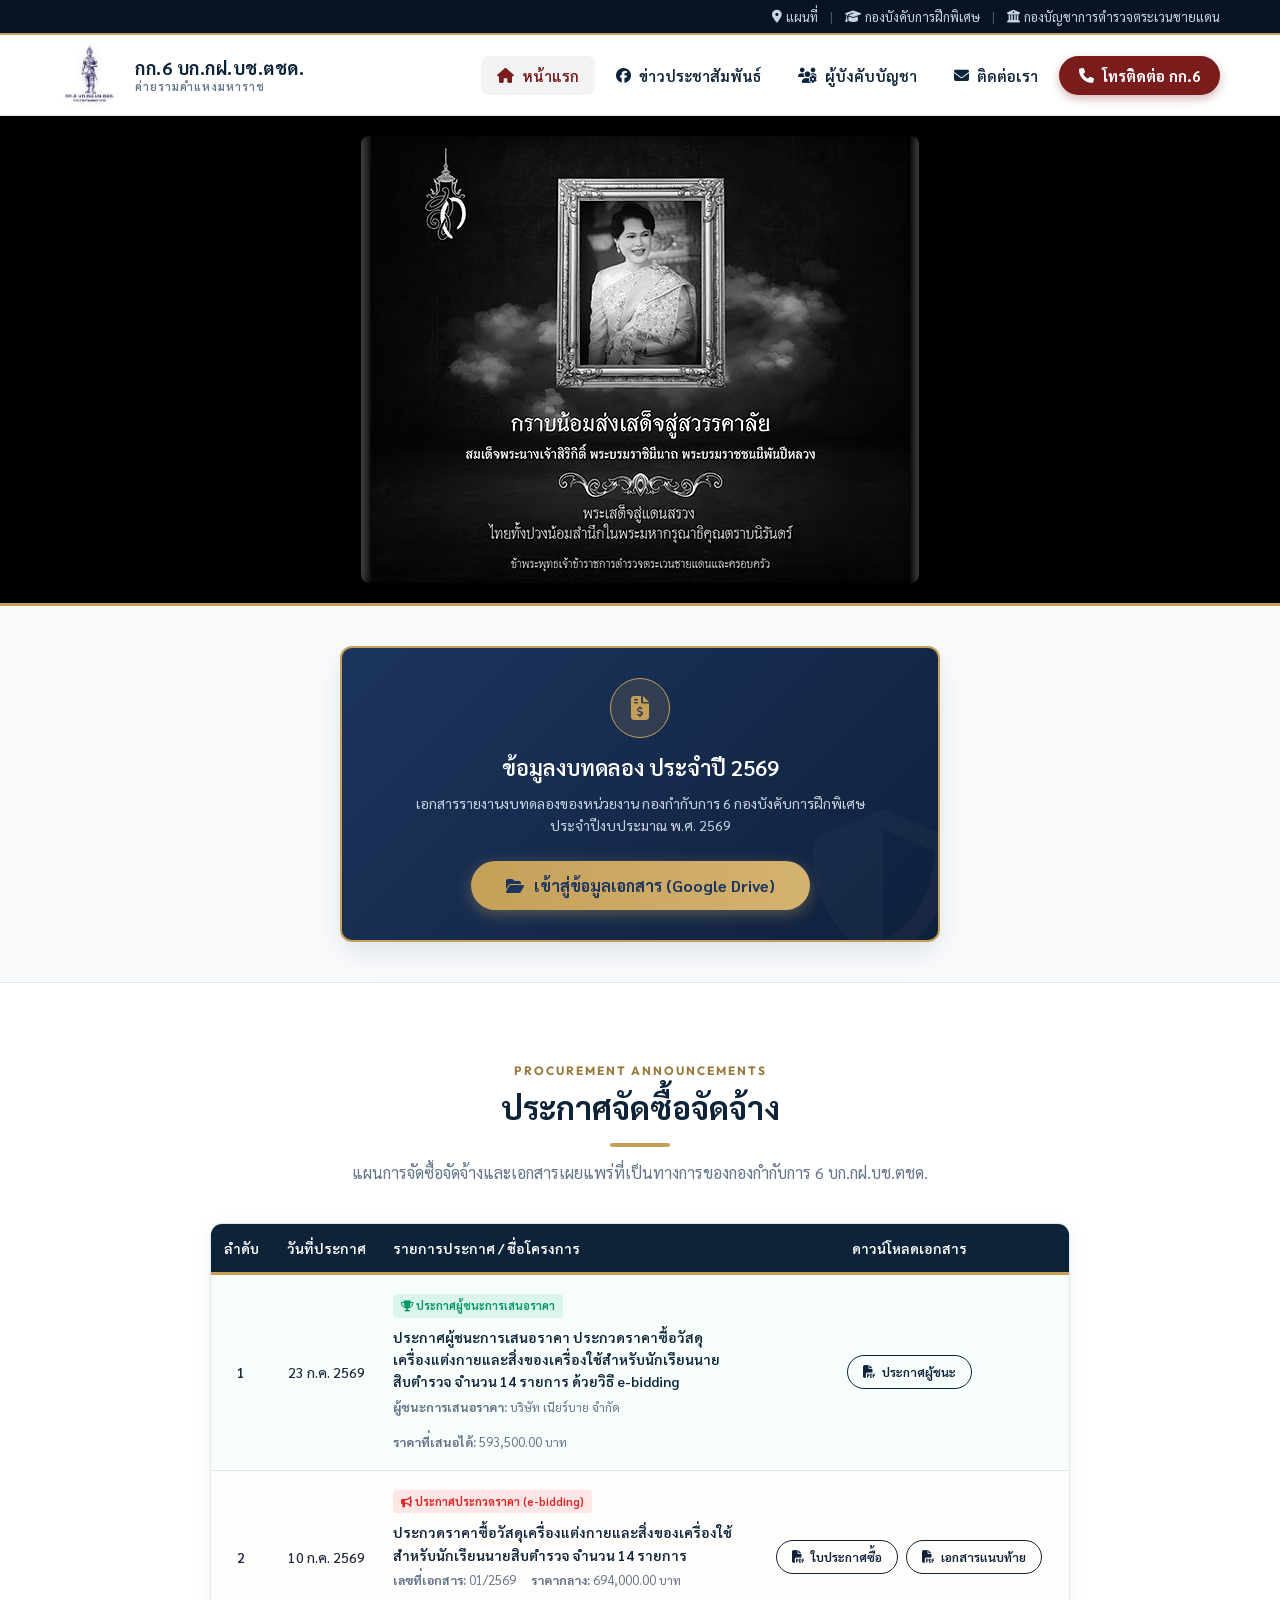
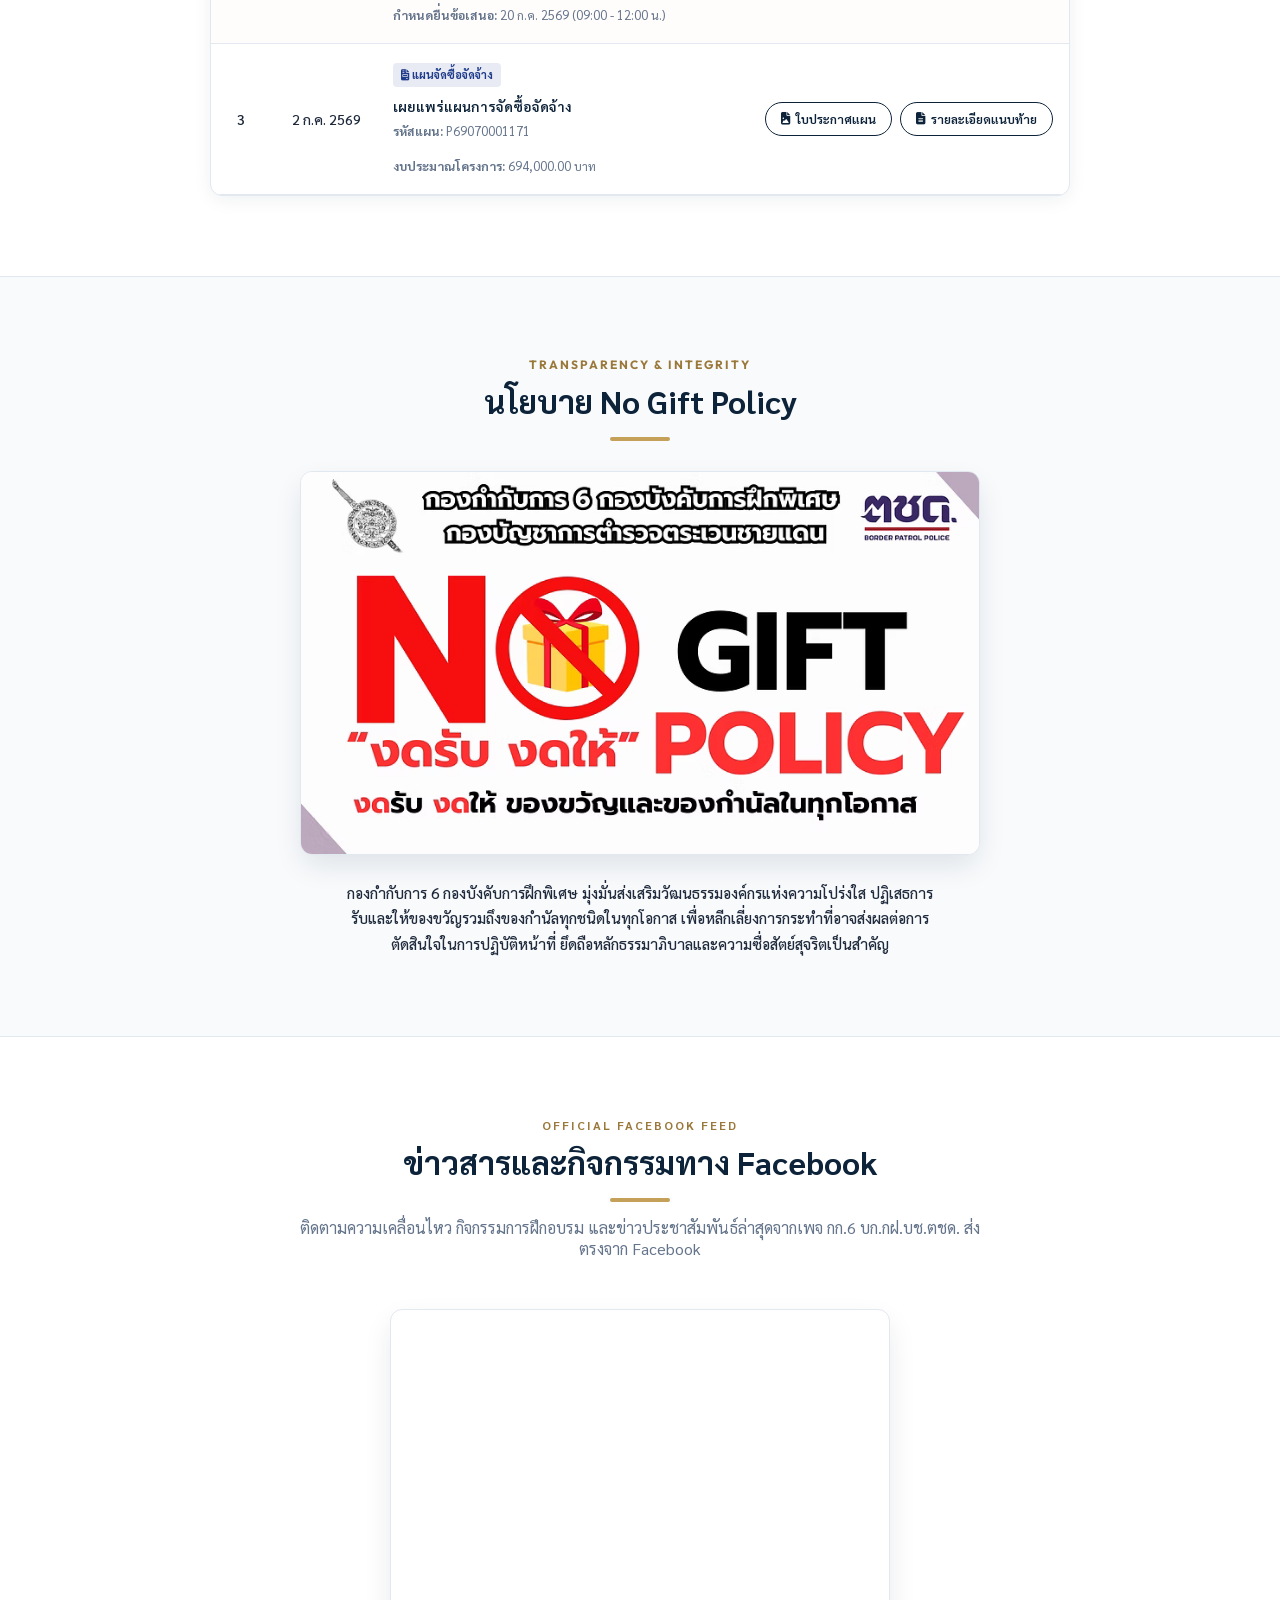
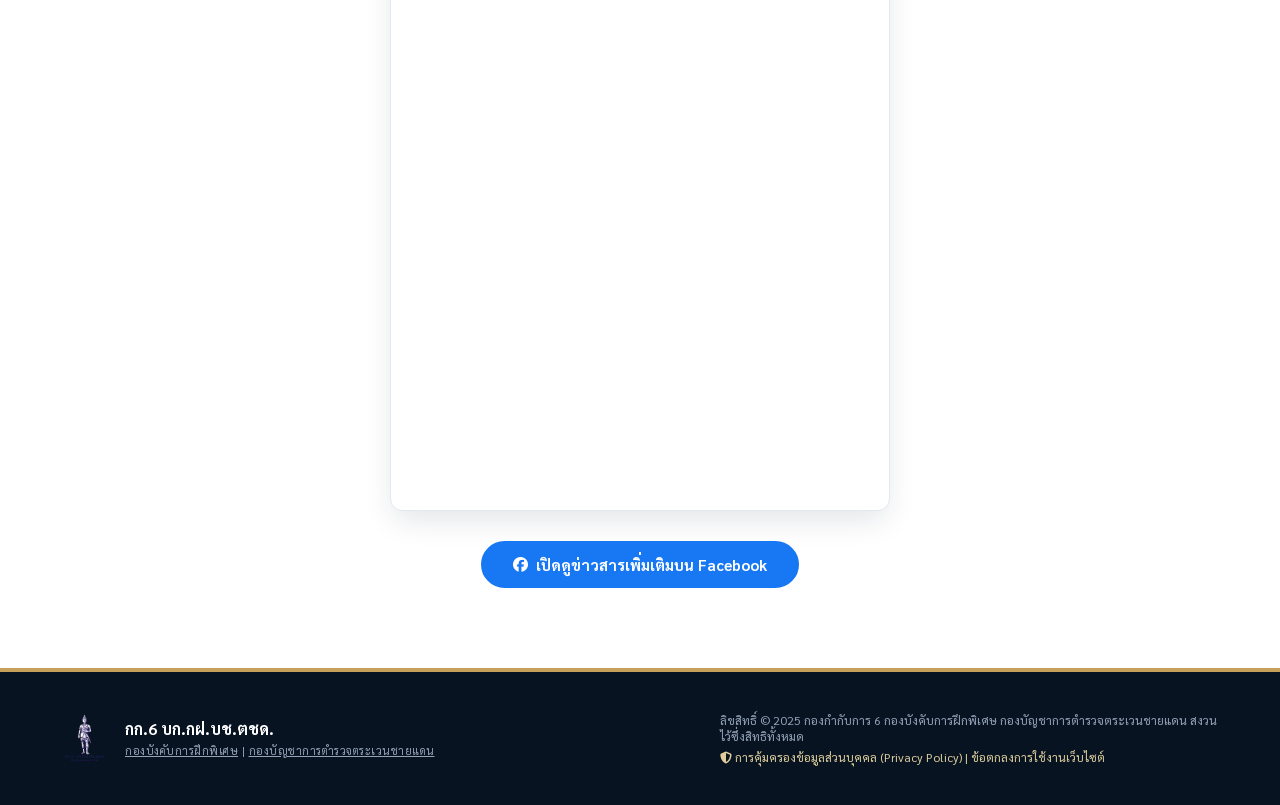
==== commit bd23944d: "Add files via upload" ====
--- a/index.html
+++ b/index.html
@@ -112,9 +112,31 @@
                                     </tr>
                                 </thead>
                                 <tbody>
-                                    <!-- Row 1: e-bidding Announcement -->
+                                    <!-- Row 1: Winner Announcement -->
+                                    <tr style="border-bottom: 1px solid var(--border-color); background-color: rgba(16, 185, 129, 0.03); transition: background-color 0.2s ease;">
+                                        <td style="padding: 18px 12px; color: var(--text-dark); text-align: center; font-weight: 600; vertical-align: middle;">1</td>
+                                        <td style="padding: 18px 12px; color: var(--text-dark); text-align: center; font-weight: 500; vertical-align: middle;">23 ก.ค. 2569</td>
+                                        <td style="padding: 18px 12px; color: var(--text-dark); line-height: 1.6; vertical-align: middle;">
+                                            <span class="badge" style="background-color: rgba(16, 185, 129, 0.12); color: #059669; padding: 3px 8px; border-radius: 4px; font-size: 11px; font-weight: 700; display: inline-block; margin-bottom: 8px;">
+                                                <i class="fa-solid fa-trophy"></i> ประกาศผู้ชนะการเสนอราคา
+                                            </span>
+                                            <div style="font-weight: 600; color: var(--primary); margin-bottom: 4px;">ประกาศผู้ชนะการเสนอราคา ประกวดราคาซื้อวัสดุเครื่องแต่งกายและสิ่งของเครื่องใช้สำหรับนักเรียนนายสิบตำรวจ จำนวน 14 รายการ ด้วยวิธี e-bidding</div>
+                                            <div style="font-size: 12.5px; color: var(--text-muted); display: flex; gap: 15px; flex-wrap: wrap;">
+                                                <span><strong>ผู้ชนะการเสนอราคา:</strong> บริษัท เนียร์บาย จำกัด</span>
+                                                <span><strong>ราคาที่เสนอได้:</strong> 593,500.00 บาท</span>
+                                            </div>
+                                        </td>
+                                        <td style="padding: 18px 12px; text-align: center; vertical-align: middle;">
+                                            <div style="display: flex; gap: 8px; justify-content: center; flex-wrap: wrap;">
+                                                <a href="assets/procurement_winner_announcement.pdf" target="_blank" class="btn btn-procure-outline" style="padding: 8px 15px; font-size: 12.5px; border-radius: 50px; display: inline-flex; align-items: center; gap: 6px; text-decoration: none;">
+                                                    <i class="fa-solid fa-file-pdf"></i> ประกาศผู้ชนะ
+                                                </a>
+                                            </div>
+                                        </td>
+                                    </tr>
+                                    <!-- Row 2: e-bidding Announcement -->
                                     <tr style="border-bottom: 1px solid var(--border-color); background-color: rgba(220, 38, 38, 0.01); transition: background-color 0.2s ease;">
-                                        <td style="padding: 18px 12px; color: var(--text-dark); text-align: center; font-weight: 600; vertical-align: middle;">1</td>
+                                        <td style="padding: 18px 12px; color: var(--text-dark); text-align: center; font-weight: 600; vertical-align: middle;">2</td>
                                         <td style="padding: 18px 12px; color: var(--text-dark); text-align: center; font-weight: 500; vertical-align: middle;">10 ก.ค. 2569</td>
                                         <td style="padding: 18px 12px; color: var(--text-dark); line-height: 1.6; vertical-align: middle;">
                                             <span class="badge" style="background-color: rgba(220, 38, 38, 0.1); color: #dc2626; padding: 3px 8px; border-radius: 4px; font-size: 11px; font-weight: 700; display: inline-block; margin-bottom: 8px;">
@@ -138,9 +160,9 @@
                                             </div>
                                         </td>
                                     </tr>
-                                    <!-- Row 2: Plan Announcement -->
+                                    <!-- Row 3: Plan Announcement -->
                                     <tr style="border-bottom: 1px solid var(--border-color); transition: background-color 0.2s ease;">
-                                        <td style="padding: 18px 12px; color: var(--text-dark); text-align: center; font-weight: 600; vertical-align: middle;">2</td>
+                                        <td style="padding: 18px 12px; color: var(--text-dark); text-align: center; font-weight: 600; vertical-align: middle;">3</td>
                                         <td style="padding: 18px 12px; color: var(--text-dark); text-align: center; font-weight: 500; vertical-align: middle;">2 ก.ค. 2569</td>
                                         <td style="padding: 18px 12px; color: var(--text-dark); line-height: 1.6; vertical-align: middle;">
                                             <span class="badge" style="background-color: rgba(30, 58, 138, 0.1); color: #1e3a8a; padding: 3px 8px; border-radius: 4px; font-size: 11px; font-weight: 700; display: inline-block; margin-bottom: 8px;">
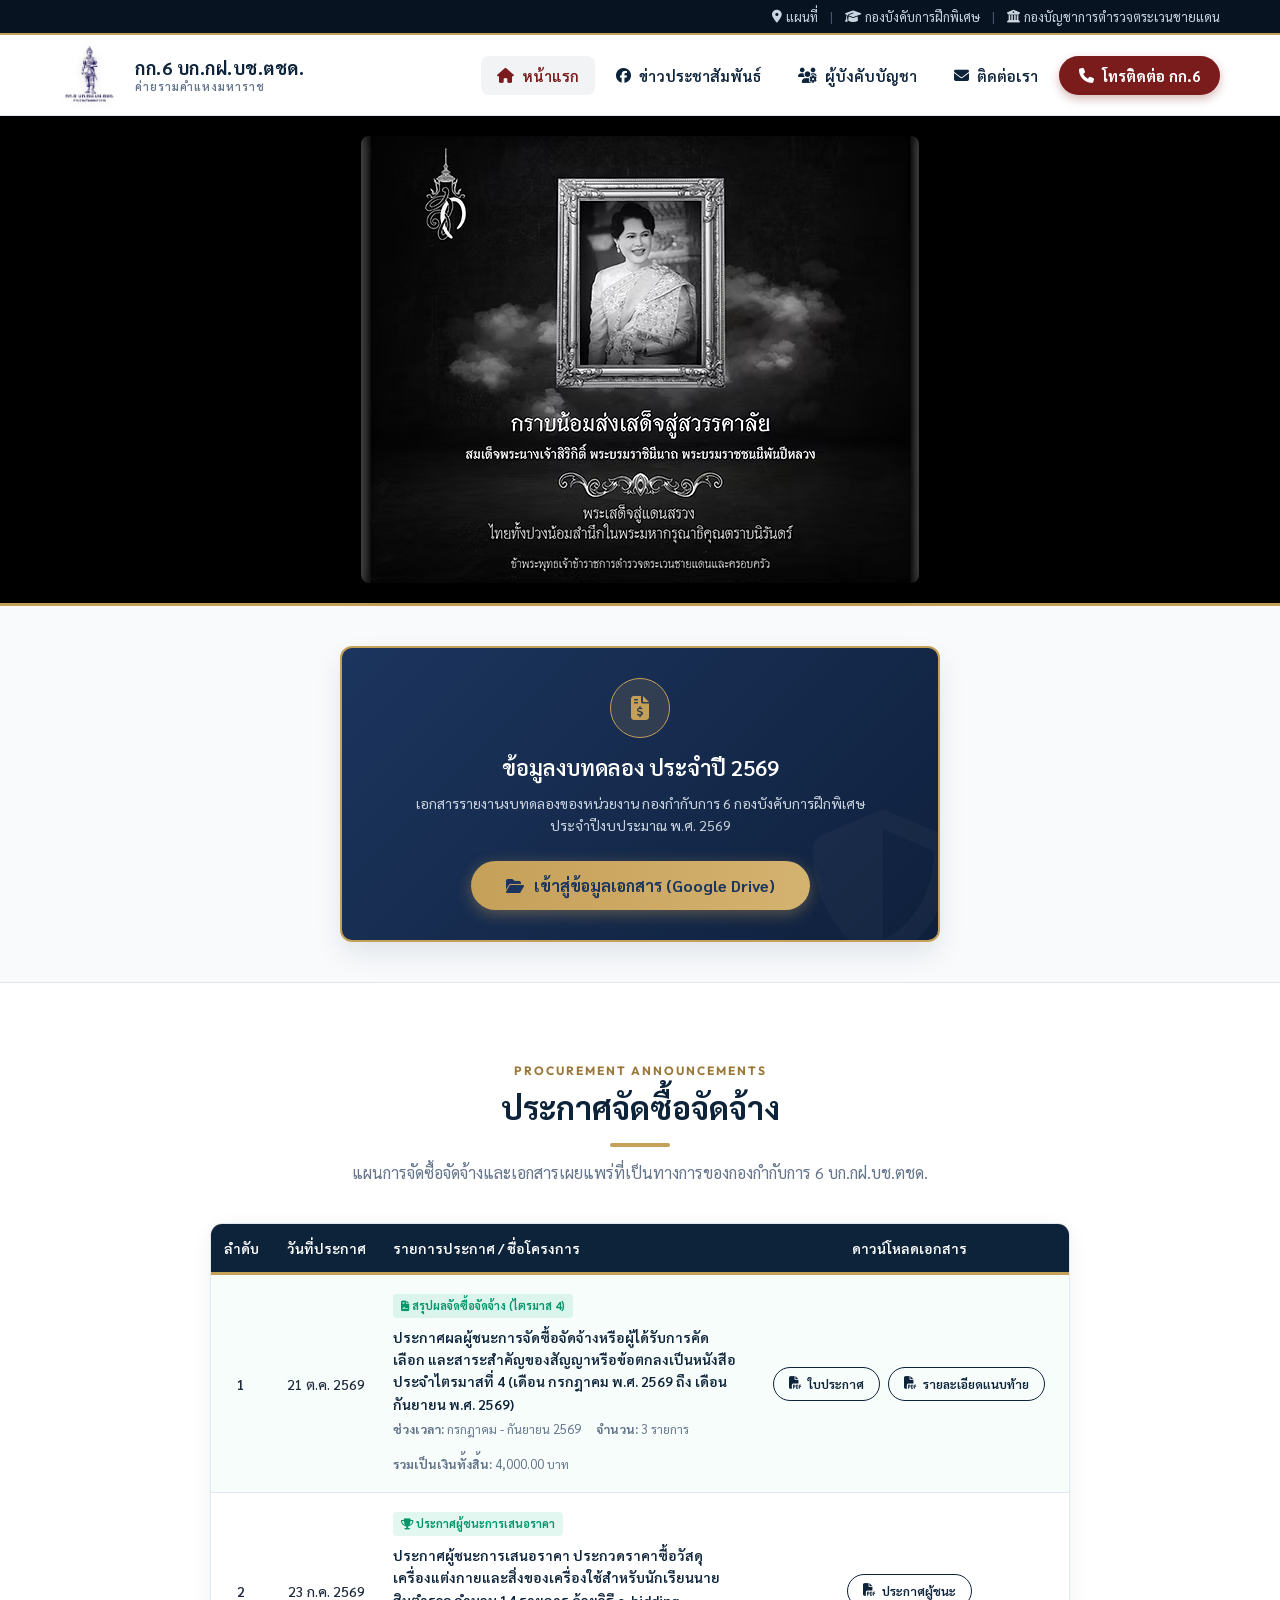
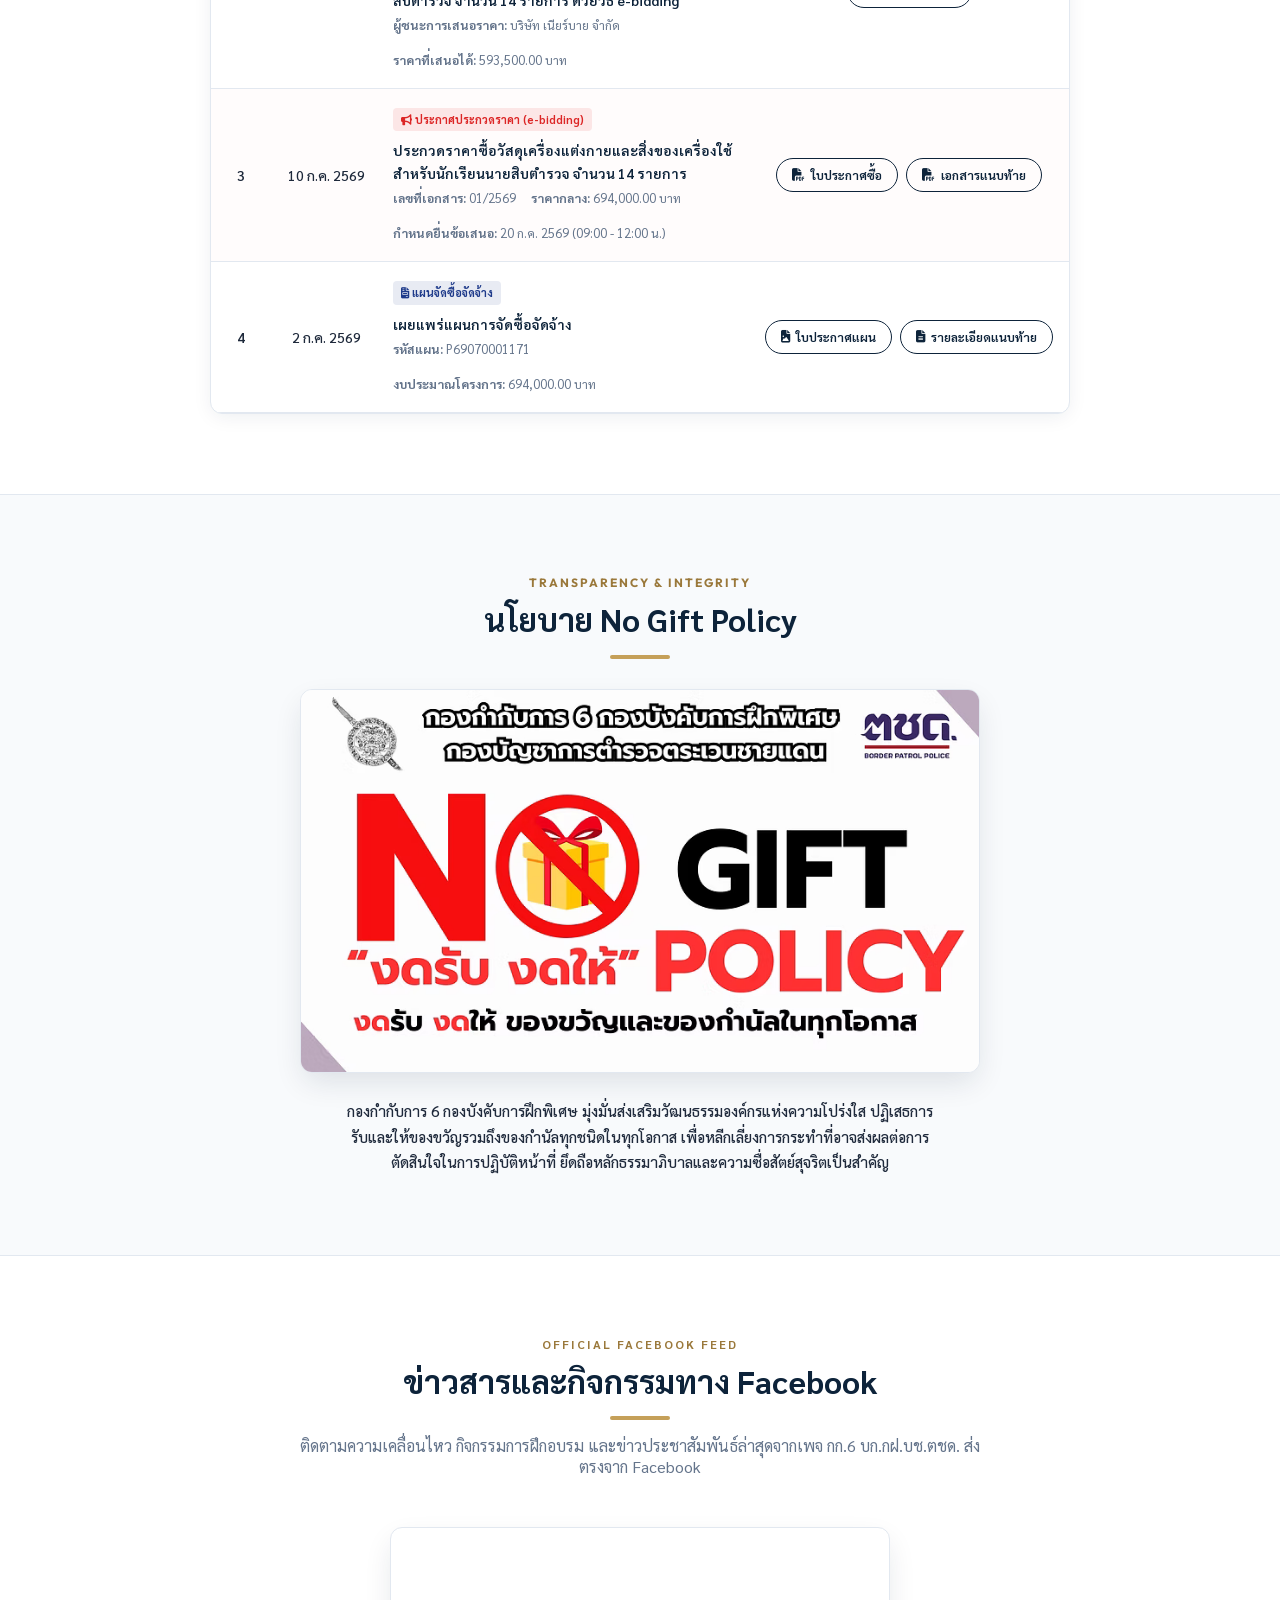
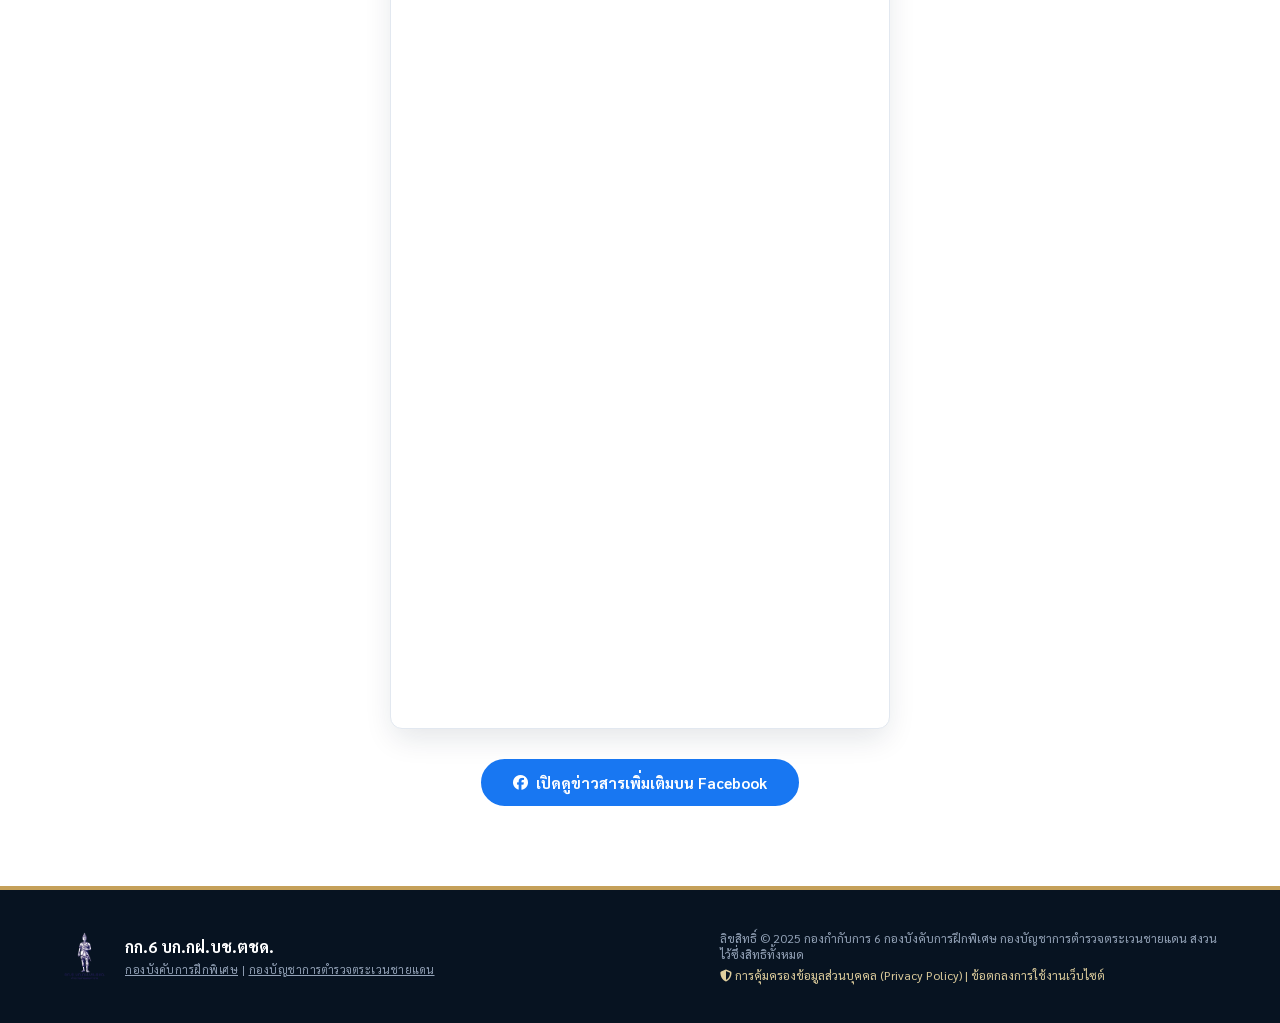
==== commit 3759b083: "Add files via upload" ====
--- a/index.html
+++ b/index.html
@@ -112,9 +112,35 @@
                                     </tr>
                                 </thead>
                                 <tbody>
-                                    <!-- Row 1: Winner Announcement -->
+                                    <!-- Row 1: Q4 Winner Announcement (New) -->
                                     <tr style="border-bottom: 1px solid var(--border-color); background-color: rgba(16, 185, 129, 0.03); transition: background-color 0.2s ease;">
                                         <td style="padding: 18px 12px; color: var(--text-dark); text-align: center; font-weight: 600; vertical-align: middle;">1</td>
+                                        <td style="padding: 18px 12px; color: var(--text-dark); text-align: center; font-weight: 500; vertical-align: middle;">21 ต.ค. 2569</td>
+                                        <td style="padding: 18px 12px; color: var(--text-dark); line-height: 1.6; vertical-align: middle;">
+                                            <span class="badge" style="background-color: rgba(16, 185, 129, 0.12); color: #059669; padding: 3px 8px; border-radius: 4px; font-size: 11px; font-weight: 700; display: inline-block; margin-bottom: 8px;">
+                                                <i class="fa-solid fa-file-contract"></i> สรุปผลจัดซื้อจัดจ้าง (ไตรมาส 4)
+                                            </span>
+                                            <div style="font-weight: 600; color: var(--primary); margin-bottom: 4px;">ประกาศผลผู้ชนะการจัดซื้อจัดจ้างหรือผู้ได้รับการคัดเลือก และสาระสำคัญของสัญญาหรือข้อตกลงเป็นหนังสือ ประจำไตรมาสที่ 4 (เดือน กรกฎาคม พ.ศ. 2569 ถึง เดือน กันยายน พ.ศ. 2569)</div>
+                                            <div style="font-size: 12.5px; color: var(--text-muted); display: flex; gap: 15px; flex-wrap: wrap;">
+                                                <span><strong>ช่วงเวลา:</strong> กรกฎาคม - กันยายน 2569</span>
+                                                <span><strong>จำนวน:</strong> 3 รายการ</span>
+                                                <span><strong>รวมเป็นเงินทั้งสิ้น:</strong> 4,000.00 บาท</span>
+                                            </div>
+                                        </td>
+                                        <td style="padding: 18px 12px; text-align: center; vertical-align: middle;">
+                                            <div style="display: flex; gap: 8px; justify-content: center; flex-wrap: wrap;">
+                                                <a href="assets/procurement_q4_winner_announcement.pdf" target="_blank" class="btn btn-procure-outline" style="padding: 8px 15px; font-size: 12.5px; border-radius: 50px; display: inline-flex; align-items: center; gap: 6px; text-decoration: none;">
+                                                    <i class="fa-solid fa-file-pdf"></i> ใบประกาศ
+                                                </a>
+                                                <a href="assets/procurement_q4_winner_details.pdf" target="_blank" class="btn btn-procure-outline" style="padding: 8px 15px; font-size: 12.5px; border-radius: 50px; display: inline-flex; align-items: center; gap: 6px; text-decoration: none;">
+                                                    <i class="fa-solid fa-file-pdf"></i> รายละเอียดแนบท้าย
+                                                </a>
+                                            </div>
+                                        </td>
+                                    </tr>
+                                    <!-- Row 2: Winner Announcement -->
+                                    <tr style="border-bottom: 1px solid var(--border-color); transition: background-color 0.2s ease;">
+                                        <td style="padding: 18px 12px; color: var(--text-dark); text-align: center; font-weight: 600; vertical-align: middle;">2</td>
                                         <td style="padding: 18px 12px; color: var(--text-dark); text-align: center; font-weight: 500; vertical-align: middle;">23 ก.ค. 2569</td>
                                         <td style="padding: 18px 12px; color: var(--text-dark); line-height: 1.6; vertical-align: middle;">
                                             <span class="badge" style="background-color: rgba(16, 185, 129, 0.12); color: #059669; padding: 3px 8px; border-radius: 4px; font-size: 11px; font-weight: 700; display: inline-block; margin-bottom: 8px;">
@@ -134,9 +160,9 @@
                                             </div>
                                         </td>
                                     </tr>
-                                    <!-- Row 2: e-bidding Announcement -->
+                                    <!-- Row 3: e-bidding Announcement -->
                                     <tr style="border-bottom: 1px solid var(--border-color); background-color: rgba(220, 38, 38, 0.01); transition: background-color 0.2s ease;">
-                                        <td style="padding: 18px 12px; color: var(--text-dark); text-align: center; font-weight: 600; vertical-align: middle;">2</td>
+                                        <td style="padding: 18px 12px; color: var(--text-dark); text-align: center; font-weight: 600; vertical-align: middle;">3</td>
                                         <td style="padding: 18px 12px; color: var(--text-dark); text-align: center; font-weight: 500; vertical-align: middle;">10 ก.ค. 2569</td>
                                         <td style="padding: 18px 12px; color: var(--text-dark); line-height: 1.6; vertical-align: middle;">
                                             <span class="badge" style="background-color: rgba(220, 38, 38, 0.1); color: #dc2626; padding: 3px 8px; border-radius: 4px; font-size: 11px; font-weight: 700; display: inline-block; margin-bottom: 8px;">
@@ -160,9 +186,9 @@
                                             </div>
                                         </td>
                                     </tr>
-                                    <!-- Row 3: Plan Announcement -->
+                                    <!-- Row 4: Plan Announcement -->
                                     <tr style="border-bottom: 1px solid var(--border-color); transition: background-color 0.2s ease;">
-                                        <td style="padding: 18px 12px; color: var(--text-dark); text-align: center; font-weight: 600; vertical-align: middle;">3</td>
+                                        <td style="padding: 18px 12px; color: var(--text-dark); text-align: center; font-weight: 600; vertical-align: middle;">4</td>
                                         <td style="padding: 18px 12px; color: var(--text-dark); text-align: center; font-weight: 500; vertical-align: middle;">2 ก.ค. 2569</td>
                                         <td style="padding: 18px 12px; color: var(--text-dark); line-height: 1.6; vertical-align: middle;">
                                             <span class="badge" style="background-color: rgba(30, 58, 138, 0.1); color: #1e3a8a; padding: 3px 8px; border-radius: 4px; font-size: 11px; font-weight: 700; display: inline-block; margin-bottom: 8px;">
